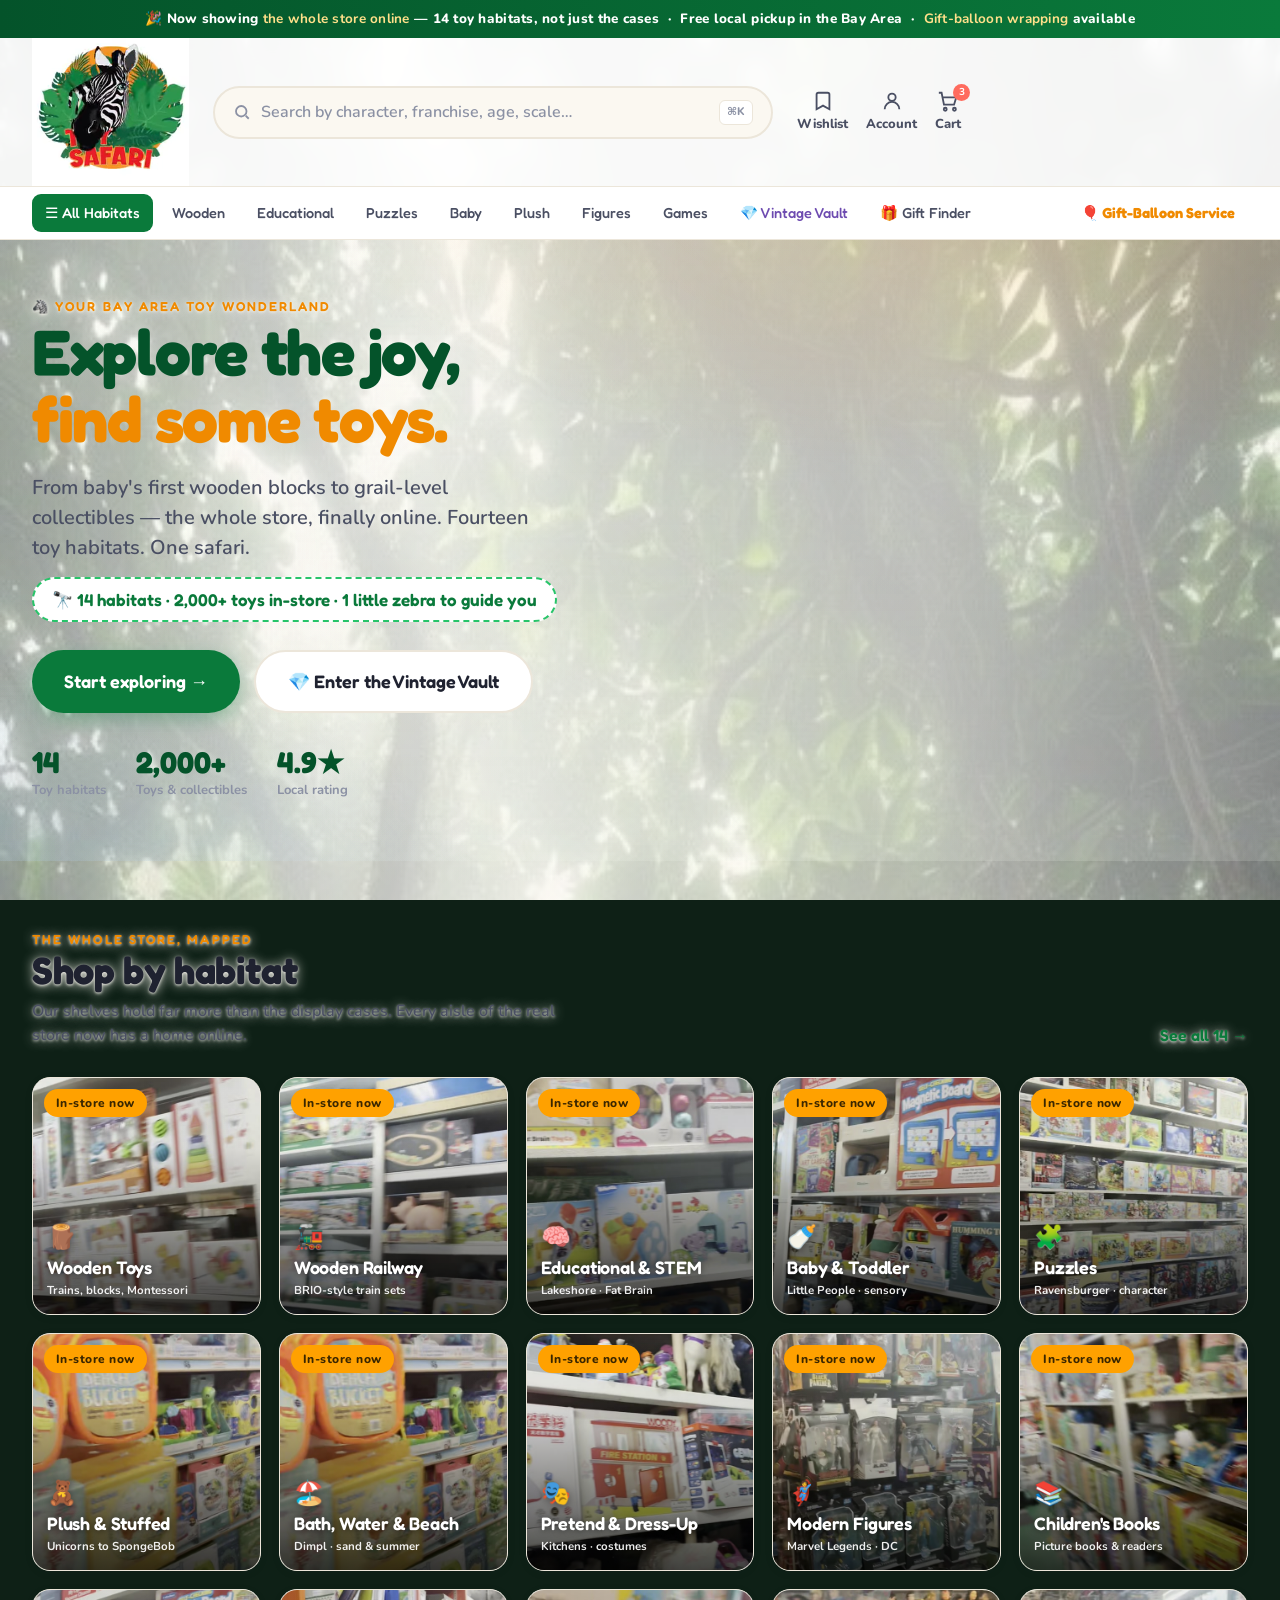
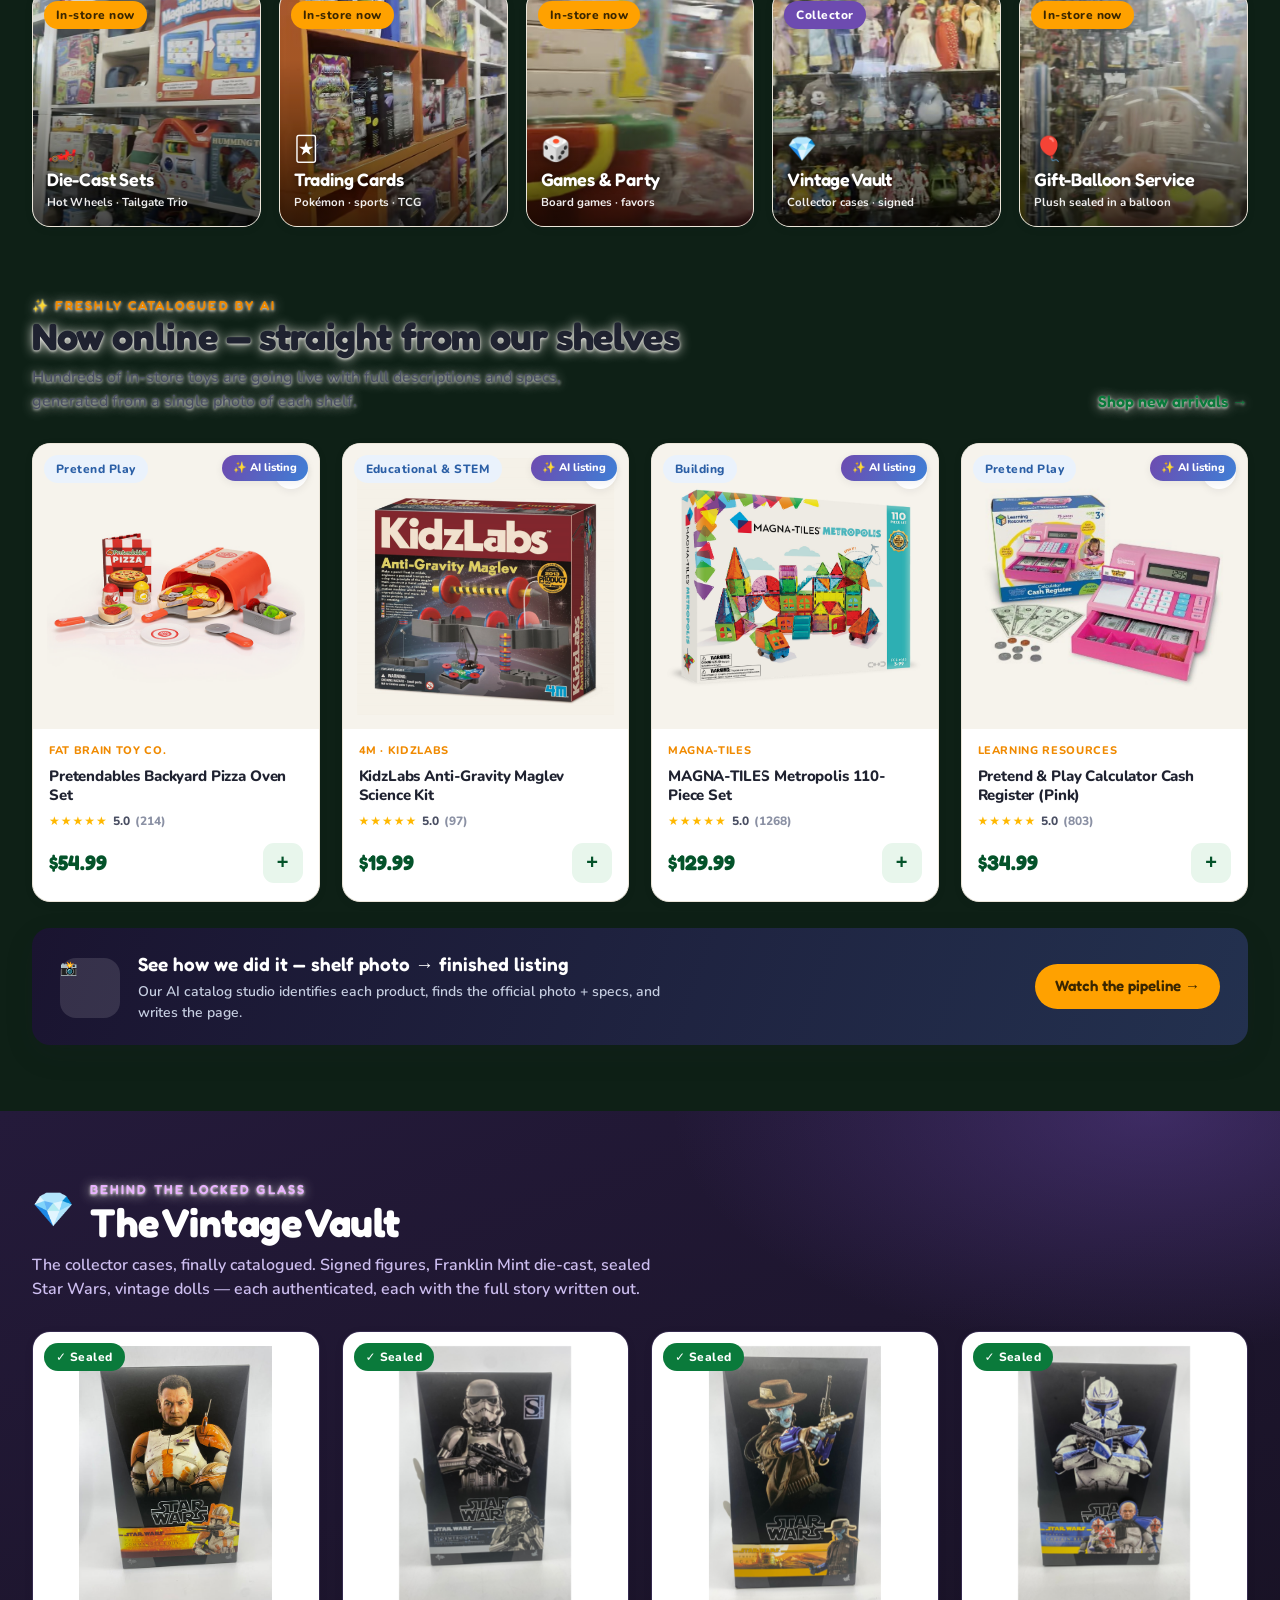
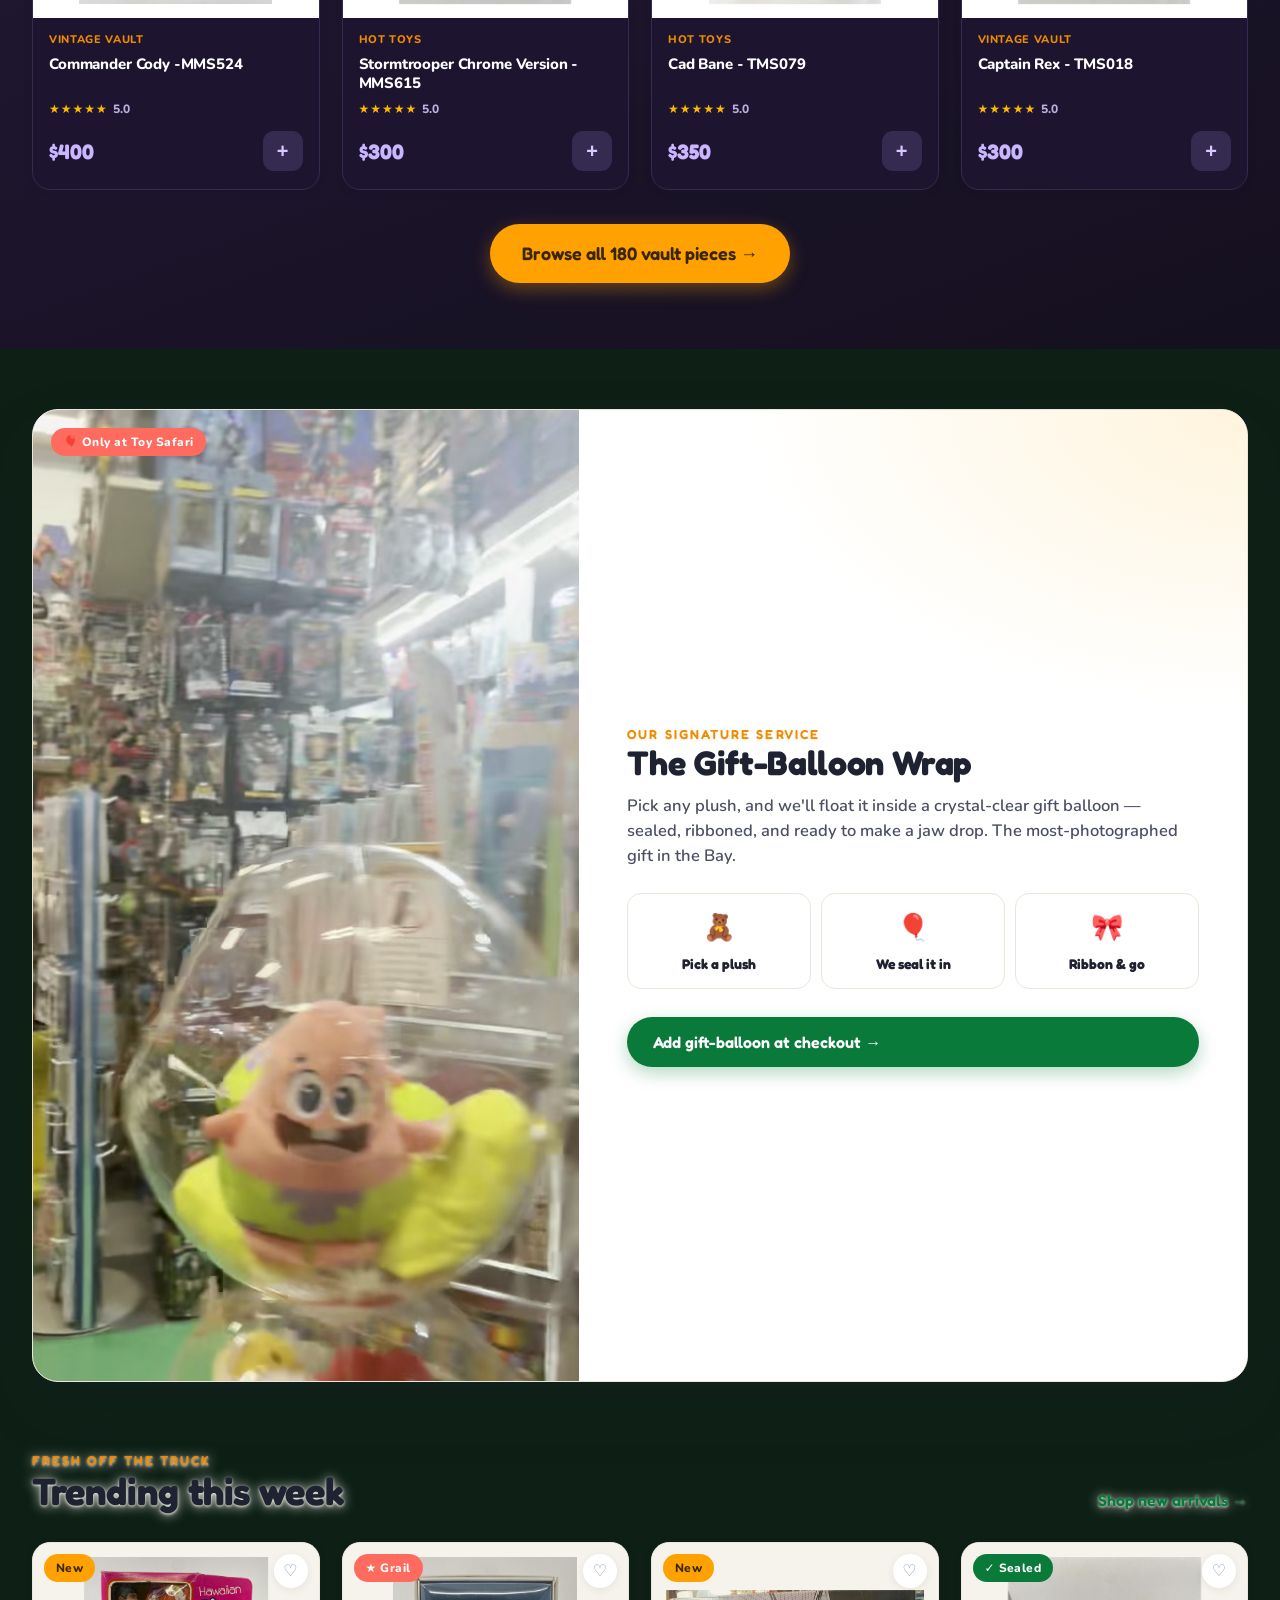
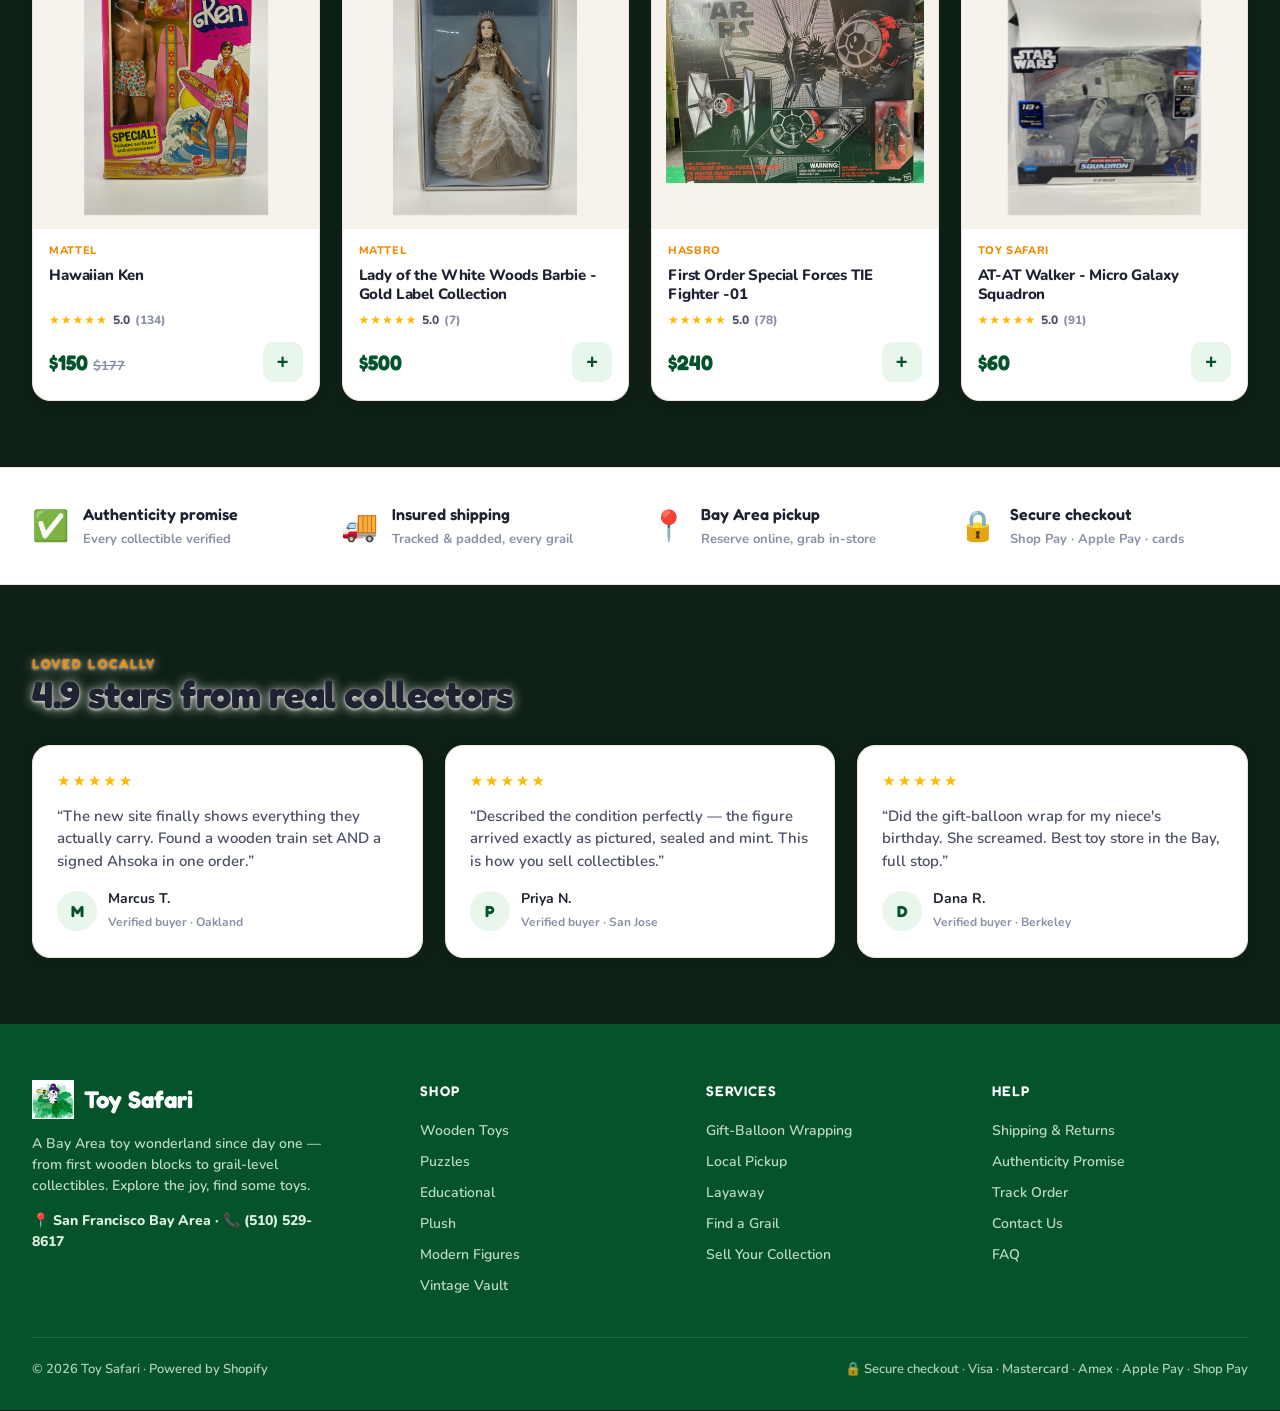
==== index.html @ 4e96e355 "Add Merritt demo-view beacon (M0.3 funnel instrumentation) to landing pages First-party 1px, no cook" ====
<!doctype html><html lang="en"><head><meta charset="utf-8">
<meta name="viewport" content="width=device-width,initial-scale=1,viewport-fit=cover">
<meta name="theme-color" content="#04532a">
<meta name="apple-mobile-web-app-capable" content="yes">
<meta name="apple-mobile-web-app-status-bar-style" content="black-translucent">
<meta name="apple-mobile-web-app-title" content="Toy Safari">
<title>Toy Safari — Explore the joy, find some toys</title>
<link rel="stylesheet" href="assets/css/safari.css"></head>
<body class=""><div class="promo">🎉 Now showing <b>the whole store online</b> — 14 toy habitats, not just the cases &nbsp;·&nbsp; Free local pickup in the Bay Area &nbsp;·&nbsp; <b>Gift-balloon wrapping</b> available</div>
<header class="hdr">
  <div class="wrap"><div class="hdr-row">
    <a class="brand" href="index.html"><video class="brand-mark" autoplay muted loop playsinline poster="assets/brand/logo-mark-poster.png" aria-label="Toy Safari"><source src="assets/brand/logo-mark.webm" type="video/webm"><source src="assets/brand/logo-mark.mp4" type="video/mp4"><img src="assets/brand/logo-mark-poster.png" alt="Toy Safari"></video>
    </a>
    <div class="search-bar"><svg width="18" height="18" viewBox="0 0 24 24" fill="none" stroke="currentColor" stroke-width="2.4"><circle cx="11" cy="11" r="7"/><path d="m21 21-4-4"/></svg>
      Search by character, franchise, age, scale… <span class="k">⌘K</span></div>
    <div class="hdr-actions">
      <div class="ic"><svg width="22" height="22" viewBox="0 0 24 24" fill="none" stroke="currentColor" stroke-width="2"><path d="M19 21l-7-4-7 4V5a2 2 0 0 1 2-2h10a2 2 0 0 1 2 2z"/></svg>Wishlist</div>
      <div class="ic"><svg width="22" height="22" viewBox="0 0 24 24" fill="none" stroke="currentColor" stroke-width="2"><circle cx="12" cy="8" r="4"/><path d="M4 21a8 8 0 0 1 16 0"/></svg>Account</div>
      <div class="ic cart-dot"><svg width="22" height="22" viewBox="0 0 24 24" fill="none" stroke="currentColor" stroke-width="2"><circle cx="9" cy="21" r="1.6"/><circle cx="19" cy="21" r="1.6"/><path d="M2 3h3l2.6 13h11l2.4-8H6"/></svg>Cart<b>3</b></div>
    </div>
  </div></div>
  <div class="nav"><div class="wrap"><div class="nav-row">
    <a class="all" href="shop.html">☰ All Habitats</a>
    <a href="shop.html#wooden">Wooden</a>
    <a href="shop.html#stem">Educational</a>
    <a href="shop.html#puzzles">Puzzles</a>
    <a href="shop.html#baby">Baby</a>
    <a href="shop.html#plush">Plush</a>
    <a href="shop.html#figures">Figures</a>
    <a href="shop.html#games">Games</a>
    <a class="vault" href="category.html">💎 Vintage Vault</a>
    <a href="gift.html">🎁 Gift Finder</a>
    <span class="sep"></span>
    <a class="ann" href="#">🎈 Gift-Balloon Service</a>
  </div></div></div>
  <div class="mega"><div class="wrap"><div class="mega-inner"><div class="mega-col"><h5>🪵 Wooden &amp; Montessori</h5><a href="category.html">Wooden Trains <span class=tag>NEW</span></a><a href="category.html">Building Blocks</a><a href="category.html">Stacking &amp; Sorting</a><a href="category.html">Pull-Along Toys</a><a href="category.html">Play Kitchens</a></div><div class="mega-col"><h5>🧠 Learn &amp; Grow</h5><a href="category.html">STEM &amp; Science <span class=tag>NEW</span></a><a href="category.html">Lakeshore Learning</a><a href="category.html">Fat Brain Toy Co</a><a href="category.html">Sensory &amp; Fidget</a><a href="category.html">Flash Cards</a></div><div class="mega-col"><h5>🧩 Puzzles &amp; Games</h5><a href="category.html">Ravensburger <span class=tag>NEW</span></a><a href="category.html">Character Puzzles</a><a href="category.html">Floor Puzzles</a><a href="category.html">Board Games</a><a href="category.html">Party &amp; Favors</a></div><div class="mega-col"><h5>🦸 Figures &amp; Collect</h5><a href="category.html">Marvel Legends <span class=tag>NEW</span></a><a href="category.html">DC Multiverse</a><a href="category.html">Funko Pop!</a><a href="category.html">Star Wars <span class=tag>HOT</span></a><a href="category.html">Transformers</a></div>
      <div class="mega-feat"><h5>💎 Vintage Vault</h5><p>Locked-case collectibles — signed figures, Franklin Mint die-cast, vintage Star Wars.</p>
      <a class="btn btn-amber" href="category.html" style="font-size:13px;padding:9px 16px">Enter the Vault →</a></div>
    </div></div></div>
</header>
<section class="hero">
  <div class="wrap"><div class="hero-grid">
    <div class="hero-copy">
      <span class="eyebrow">🦓 Your Bay Area toy wonderland</span>
      <h1>Explore the joy,<br><em>find some toys.</em></h1>
      <p class="sub">From baby's first wooden blocks to grail-level collectibles — the whole store, finally online. Fourteen toy habitats. One safari.</p>
      <span class="tag">🔭 14 habitats · 2,000+ toys in-store · 1 little zebra to guide you</span>
      <div class="hero-cta">
        <a class="btn btn-green btn-lg" href="category.html">Start exploring →</a>
        <a class="btn btn-ghost btn-lg" href="category.html">💎 Enter the Vintage Vault</a>
      </div>
      <div class="hero-stats">
        <div class="s"><b>14</b><span>Toy habitats</span></div>
        <div class="s"><b>2,000+</b><span>Toys & collectibles</span></div>
        <div class="s"><b>4.9★</b><span>Local rating</span></div>
      </div>
    </div>
  </div></div>
</section>

<section class="sec">
  <div class="wrap">
    <div class="sec-head"><div>
      <span class="eyebrow">The whole store, mapped</span>
      <h2>Shop by habitat</h2>
      <p>Our shelves hold far more than the display cases. Every aisle of the real store now has a home online.</p>
    </div><a class="link" href="#">See all 14 →</a></div>
    <div class="habitats"><a class="hab" href="category-learn.html">
        <img src="assets/img/frames/f02.jpg" alt="Wooden Toys">
        <div class="ov"></div><span class="pill new">In-store now</span>
        <div class="lab"><div class="e">🪵</div><h4>Wooden Toys</h4><span>Trains, blocks, Montessori</span></div></a><a class="hab" href="category-learn.html">
        <img src="assets/img/frames/f03.jpg" alt="Wooden Railway">
        <div class="ov"></div><span class="pill new">In-store now</span>
        <div class="lab"><div class="e">🚂</div><h4>Wooden Railway</h4><span>BRIO-style train sets</span></div></a><a class="hab" href="category-learn.html">
        <img src="assets/img/frames/f06.jpg" alt="Educational &amp; STEM">
        <div class="ov"></div><span class="pill new">In-store now</span>
        <div class="lab"><div class="e">🧠</div><h4>Educational &amp; STEM</h4><span>Lakeshore · Fat Brain</span></div></a><a class="hab" href="category-learn.html">
        <img src="assets/img/frames/f11.jpg" alt="Baby &amp; Toddler">
        <div class="ov"></div><span class="pill new">In-store now</span>
        <div class="lab"><div class="e">🍼</div><h4>Baby &amp; Toddler</h4><span>Little People · sensory</span></div></a><a class="hab" href="category.html">
        <img src="assets/img/frames/f14.jpg" alt="Puzzles">
        <div class="ov"></div><span class="pill new">In-store now</span>
        <div class="lab"><div class="e">🧩</div><h4>Puzzles</h4><span>Ravensburger · character</span></div></a><a class="hab" href="category.html">
        <img src="assets/img/frames/f01.jpg" alt="Plush &amp; Stuffed">
        <div class="ov"></div><span class="pill new">In-store now</span>
        <div class="lab"><div class="e">🧸</div><h4>Plush &amp; Stuffed</h4><span>Unicorns to SpongeBob</span></div></a><a class="hab" href="category.html">
        <img src="assets/img/frames/f01.jpg" alt="Bath, Water &amp; Beach">
        <div class="ov"></div><span class="pill new">In-store now</span>
        <div class="lab"><div class="e">🏖️</div><h4>Bath, Water &amp; Beach</h4><span>Dimpl · sand &amp; summer</span></div></a><a class="hab" href="category-learn.html">
        <img src="assets/img/frames/f09.jpg" alt="Pretend &amp; Dress-Up">
        <div class="ov"></div><span class="pill new">In-store now</span>
        <div class="lab"><div class="e">🎭</div><h4>Pretend &amp; Dress-Up</h4><span>Kitchens · costumes</span></div></a><a class="hab" href="category.html">
        <img src="assets/img/frames/f17.jpg" alt="Modern Figures">
        <div class="ov"></div><span class="pill new">In-store now</span>
        <div class="lab"><div class="e">🦸</div><h4>Modern Figures</h4><span>Marvel Legends · DC</span></div></a><a class="hab" href="category-learn.html">
        <img src="assets/img/frames/f10.jpg" alt="Children&#x27;s Books">
        <div class="ov"></div><span class="pill new">In-store now</span>
        <div class="lab"><div class="e">📚</div><h4>Children&#x27;s Books</h4><span>Picture books &amp; readers</span></div></a><a class="hab" href="category.html">
        <img src="assets/img/frames/f11.jpg" alt="Die-Cast Sets">
        <div class="ov"></div><span class="pill new">In-store now</span>
        <div class="lab"><div class="e">🏎️</div><h4>Die-Cast Sets</h4><span>Hot Wheels · Tailgate Trio</span></div></a><a class="hab" href="category.html">
        <img src="assets/img/frames/f19.jpg" alt="Trading Cards">
        <div class="ov"></div><span class="pill new">In-store now</span>
        <div class="lab"><div class="e">🃏</div><h4>Trading Cards</h4><span>Pokémon · sports · TCG</span></div></a><a class="hab" href="category-learn.html">
        <img src="assets/img/frames/f04.jpg" alt="Games &amp; Party">
        <div class="ov"></div><span class="pill new">In-store now</span>
        <div class="lab"><div class="e">🎲</div><h4>Games &amp; Party</h4><span>Board games · favors</span></div></a><a class="hab" href="category.html">
        <img src="assets/img/frames/f07.jpg" alt="Vintage Vault">
        <div class="ov"></div><span class="pill vlt">Collector</span>
        <div class="lab"><div class="e">💎</div><h4>Vintage Vault</h4><span>Collector cases · signed</span></div></a><a class="hab" href="category.html">
        <img src="assets/img/frames/f16.jpg" alt="Gift-Balloon Service">
        <div class="ov"></div><span class="pill new">In-store now</span>
        <div class="lab"><div class="e">🎈</div><h4>Gift-Balloon Service</h4><span>Plush sealed in a balloon</span></div></a></div>
  </div>
</section>

<section class="sec" style="padding-top:0">
  <div class="wrap">
    <div class="sec-head"><div><span class="eyebrow">✨ Freshly catalogued by AI</span><h2>Now online — straight from our shelves</h2>
      <p>Hundreds of in-store toys are going live with full descriptions and specs, generated from a single photo of each shelf.</p>
    </div><a class="link" href="category-learn.html">Shop new arrivals →</a></div>
    <div class="grid"><a class="card" href="product-new.html?p=pizza">
  <div class="ph"><img src="assets/img/stock/pizza.jpg" alt="Pretendables Backyard Pizza Oven Set">
    <div class="badges"><span class="pill" style="background:var(--blue-soft);color:var(--blue-deep)">Pretend Play</span></div><span class="ai-chip">✨ AI listing</span>
    <div class="heart">♡</div></div>
  <div class="body">
    <div class="brand-line">Fat Brain Toy Co.</div>
    <h3>Pretendables Backyard Pizza Oven Set</h3>
    <div class="stars"><span class="st">★★★★★</span> <span>5.0</span> <span style="color:var(--muted)">(214)</span></div>
    <div class="foot"><div class="price">$54.99</div><button class="add">+</button></div>
  </div></a><a class="card" href="product-new.html?p=maglev">
  <div class="ph"><img src="assets/img/stock/maglev.jpg" alt="KidzLabs Anti-Gravity Maglev Science Kit">
    <div class="badges"><span class="pill" style="background:var(--blue-soft);color:var(--blue-deep)">Educational &amp; STEM</span></div><span class="ai-chip">✨ AI listing</span>
    <div class="heart">♡</div></div>
  <div class="body">
    <div class="brand-line">4M · KidzLabs</div>
    <h3>KidzLabs Anti-Gravity Maglev Science Kit</h3>
    <div class="stars"><span class="st">★★★★★</span> <span>5.0</span> <span style="color:var(--muted)">(97)</span></div>
    <div class="foot"><div class="price">$19.99</div><button class="add">+</button></div>
  </div></a><a class="card" href="product-new.html?p=magnatiles">
  <div class="ph"><img src="assets/img/stock/magnatiles.jpg" alt="MAGNA-TILES Metropolis 110-Piece Set">
    <div class="badges"><span class="pill" style="background:var(--blue-soft);color:var(--blue-deep)">Building</span></div><span class="ai-chip">✨ AI listing</span>
    <div class="heart">♡</div></div>
  <div class="body">
    <div class="brand-line">MAGNA-TILES</div>
    <h3>MAGNA-TILES Metropolis 110-Piece Set</h3>
    <div class="stars"><span class="st">★★★★★</span> <span>5.0</span> <span style="color:var(--muted)">(1268)</span></div>
    <div class="foot"><div class="price">$129.99</div><button class="add">+</button></div>
  </div></a><a class="card" href="product-new.html?p=cashregister">
  <div class="ph"><img src="assets/img/stock/cashregister.jpg" alt="Pretend &amp; Play Calculator Cash Register (Pink)">
    <div class="badges"><span class="pill" style="background:var(--blue-soft);color:var(--blue-deep)">Pretend Play</span></div><span class="ai-chip">✨ AI listing</span>
    <div class="heart">♡</div></div>
  <div class="body">
    <div class="brand-line">Learning Resources</div>
    <h3>Pretend &amp; Play Calculator Cash Register (Pink)</h3>
    <div class="stars"><span class="st">★★★★★</span> <span>5.0</span> <span style="color:var(--muted)">(803)</span></div>
    <div class="foot"><div class="price">$34.99</div><button class="add">+</button></div>
  </div></a></div>
    <a class="ai-banner" href="ai-studio.html">
      <div class="aib-l"><span class="aib-emoji">📸</span><div><b>See how we did it — shelf photo → finished listing</b>
        <span>Our AI catalog studio identifies each product, finds the official photo + specs, and writes the page.</span></div></div>
      <span class="aib-cta">Watch the pipeline →</span>
    </a>
  </div>
</section>

<section class="vault-band sec">
  <div class="wrap">
    <div class="vault-head"><span class="gem">💎</span><div>
      <span class="eyebrow" style="color:#e9b3ff">Behind the locked glass</span>
      <h2>The Vintage Vault</h2></div></div>
    <p class="vsub">The collector cases, finally catalogued. Signed figures, Franklin Mint die-cast, sealed Star Wars, vintage dolls — each authenticated, each with the full story written out.</p>
    <div class="grid" style="margin-top:30px"><a class="card" href="product.html">
  <div class="ph"><img src="assets/img/products/60beb1449034e0.jpg" alt="Commander Cody -MMS524">
    <div class="badges"><span class="pill b-seal">✓ Sealed</span></div></div>
  <div class="body">
    <div class="brand-line">Vintage Vault</div>
    <h3>Commander Cody -MMS524</h3>
    <div class="stars"><span class="st">★★★★★</span> <span>5.0</span></div>
    <div class="foot"><div class="price">$400</div><button class="add">+</button></div>
  </div></a><a class="card" href="product.html">
  <div class="ph"><img src="assets/img/products/8508853d335a9d.jpg" alt="Stormtrooper Chrome Version - MMS615">
    <div class="badges"><span class="pill b-seal">✓ Sealed</span></div></div>
  <div class="body">
    <div class="brand-line">Hot Toys</div>
    <h3>Stormtrooper Chrome Version - MMS615</h3>
    <div class="stars"><span class="st">★★★★★</span> <span>5.0</span></div>
    <div class="foot"><div class="price">$300</div><button class="add">+</button></div>
  </div></a><a class="card" href="product.html">
  <div class="ph"><img src="assets/img/products/1c2c57e0a02935.jpg" alt="Cad Bane - TMS079">
    <div class="badges"><span class="pill b-seal">✓ Sealed</span></div></div>
  <div class="body">
    <div class="brand-line">Hot Toys</div>
    <h3>Cad Bane - TMS079</h3>
    <div class="stars"><span class="st">★★★★★</span> <span>5.0</span></div>
    <div class="foot"><div class="price">$350</div><button class="add">+</button></div>
  </div></a><a class="card" href="product.html">
  <div class="ph"><img src="assets/img/products/b2600d1cba7292.jpg" alt="Captain Rex - TMS018">
    <div class="badges"><span class="pill b-seal">✓ Sealed</span></div></div>
  <div class="body">
    <div class="brand-line">Vintage Vault</div>
    <h3>Captain Rex - TMS018</h3>
    <div class="stars"><span class="st">★★★★★</span> <span>5.0</span></div>
    <div class="foot"><div class="price">$300</div><button class="add">+</button></div>
  </div></a></div>
    <div style="text-align:center;margin-top:34px"><a class="btn btn-amber btn-lg" href="category.html">Browse all 180 vault pieces →</a></div>
  </div>
</section>

<section class="sec" style="padding-top:60px">
  <div class="wrap">
    <div class="balloon">
      <div class="pic"><img src="assets/img/frames/f16.jpg" alt="Plush sealed inside a clear gift balloon">
        <span class="pill rib">🎈 Only at Toy Safari</span></div>
      <div class="txt">
        <span class="eyebrow">Our signature service</span>
        <h2>The Gift-Balloon Wrap</h2>
        <p>Pick any plush, and we'll float it inside a crystal-clear gift balloon — sealed, ribboned, and ready to make a jaw drop. The most-photographed gift in the Bay.</p>
        <div class="steps">
          <div class="step"><div class="e">🧸</div><b>Pick a plush</b></div>
          <div class="step"><div class="e">🎈</div><b>We seal it in</b></div>
          <div class="step"><div class="e">🎀</div><b>Ribbon & go</b></div>
        </div>
        <a class="btn btn-green" href="#">Add gift-balloon at checkout →</a>
      </div>
    </div>
  </div>
</section>

<section class="sec" style="padding-top:0">
  <div class="wrap">
    <div class="sec-head"><div><span class="eyebrow">Fresh off the truck</span><h2>Trending this week</h2></div>
      <a class="link" href="category.html">Shop new arrivals →</a></div>
    <div class="grid"><a class="card" href="product.html">
  <div class="ph"><img src="assets/img/products/323dc8bf136323.jpg" alt="Hawaiian Ken" loading="eager">
    <div class="badges"><span class="pill b-new">New</span></div>
    <div class="heart">♡</div></div>
  <div class="body">
    <div class="brand-line">Mattel</div>
    <h3>Hawaiian Ken</h3>
    <div class="stars"><span class="st">★★★★★</span> <span>5.0</span> <span style="color:var(--muted)">(134)</span></div>
    <div class="foot"><div class="price">$150<s>$177</s></div><button class="add">+</button></div>
  </div></a><a class="card" href="product.html">
  <div class="ph"><img src="assets/img/products/8d41a2e0ba7d45.jpg" alt="Lady of the White Woods Barbie - Gold Label Collection" loading="eager">
    <div class="badges"><span class="pill b-rare">★ Grail</span></div>
    <div class="heart">♡</div></div>
  <div class="body">
    <div class="brand-line">Mattel</div>
    <h3>Lady of the White Woods Barbie - Gold Label Collection</h3>
    <div class="stars"><span class="st">★★★★★</span> <span>5.0</span> <span style="color:var(--muted)">(7)</span></div>
    <div class="foot"><div class="price">$500</div><button class="add">+</button></div>
  </div></a><a class="card" href="product.html">
  <div class="ph"><img src="assets/img/products/cca737f421800c.jpg" alt="First Order Special Forces TIE Fighter -01" loading="eager">
    <div class="badges"><span class="pill b-new">New</span></div>
    <div class="heart">♡</div></div>
  <div class="body">
    <div class="brand-line">Hasbro</div>
    <h3>First Order Special Forces TIE Fighter -01</h3>
    <div class="stars"><span class="st">★★★★★</span> <span>5.0</span> <span style="color:var(--muted)">(78)</span></div>
    <div class="foot"><div class="price">$240</div><button class="add">+</button></div>
  </div></a><a class="card" href="product.html">
  <div class="ph"><img src="assets/img/products/8af839d1a062a3.jpg" alt="AT-AT Walker - Micro Galaxy Squadron" loading="eager">
    <div class="badges"><span class="pill b-seal">✓ Sealed</span></div>
    <div class="heart">♡</div></div>
  <div class="body">
    <div class="brand-line">Toy Safari</div>
    <h3>AT-AT Walker - Micro Galaxy Squadron</h3>
    <div class="stars"><span class="st">★★★★★</span> <span>5.0</span> <span style="color:var(--muted)">(91)</span></div>
    <div class="foot"><div class="price">$60</div><button class="add">+</button></div>
  </div></a></div>
  </div>
</section>

<section class="trust"><div class="wrap"><div class="trust-row">
  <div class="t"><span class="e">✅</span><div><b>Authenticity promise</b><span>Every collectible verified</span></div></div>
  <div class="t"><span class="e">🚚</span><div><b>Insured shipping</b><span>Tracked & padded, every grail</span></div></div>
  <div class="t"><span class="e">📍</span><div><b>Bay Area pickup</b><span>Reserve online, grab in-store</span></div></div>
  <div class="t"><span class="e">🔒</span><div><b>Secure checkout</b><span>Shop Pay · Apple Pay · cards</span></div></div>
</div></div></section>

<section class="sec"><div class="wrap">
  <div class="sec-head"><div><span class="eyebrow">Loved locally</span><h2>4.9 stars from real collectors</h2></div></div>
  <div class="revs"><div class="rev"><div class="st">★★★★★</div><p>“The new site finally shows everything they actually carry. Found a wooden train set AND a signed Ahsoka in one order.”</p>
      <div class="who"><div class="av">M</div><div><b>Marcus T.</b><span>Verified buyer · Oakland</span></div></div></div><div class="rev"><div class="st">★★★★★</div><p>“Described the condition perfectly — the figure arrived exactly as pictured, sealed and mint. This is how you sell collectibles.”</p>
      <div class="who"><div class="av">P</div><div><b>Priya N.</b><span>Verified buyer · San Jose</span></div></div></div><div class="rev"><div class="st">★★★★★</div><p>“Did the gift-balloon wrap for my niece&#x27;s birthday. She screamed. Best toy store in the Bay, full stop.”</p>
      <div class="who"><div class="av">D</div><div><b>Dana R.</b><span>Verified buyer · Berkeley</span></div></div></div></div>
</div></section>
<footer class="ft"><div class="wrap">
      <div class="ft-grid">
        <div><div class="name"><img src="assets/img/zebra.png">Toy Safari</div>
          <p>A Bay Area toy wonderland since day one — from first wooden blocks to grail-level collectibles. Explore the joy, find some toys.</p>
          <p style="opacity:1;font-weight:800;margin-top:14px">📍 San Francisco Bay Area · 📞 (510) 529-8617</p></div>
        <div><h6>Shop</h6><a href="#">Wooden Toys</a><a href="#">Puzzles</a><a href="#">Educational</a><a href="#">Plush</a><a href="#">Modern Figures</a><a href="#">Vintage Vault</a></div><div><h6>Services</h6><a href="#">Gift-Balloon Wrapping</a><a href="#">Local Pickup</a><a href="#">Layaway</a><a href="#">Find a Grail</a><a href="#">Sell Your Collection</a></div><div><h6>Help</h6><a href="#">Shipping & Returns</a><a href="#">Authenticity Promise</a><a href="#">Track Order</a><a href="#">Contact Us</a><a href="#">FAQ</a></div>
      </div>
      <div class="ft-bot"><span>© 2026 Toy Safari · Powered by Shopify</span>
        <span>🔒 Secure checkout · Visa · Mastercard · Amex · Apple Pay · Shop Pay</span></div>
    </div></footer><nav class="tabbar"><a class="tab on" href="index.html"><span class="ti">
        <svg viewBox="0 0 24 24" fill="none" stroke="currentColor" stroke-width="2" stroke-linecap="round" stroke-linejoin="round"><path d="M3 11.5 12 4l9 7.5"/><path d="M5 10v9h14v-9"/></svg></span>Home</a><a class="tab " href="category.html"><span class="ti">
        <svg viewBox="0 0 24 24" fill="none" stroke="currentColor" stroke-width="2" stroke-linecap="round" stroke-linejoin="round"><path d="M4 7h16l-1.2 12.5a1 1 0 0 1-1 .9H6.2a1 1 0 0 1-1-.9z"/><path d="M8.5 7a3.5 3.5 0 0 1 7 0"/></svg></span>Shop</a><a class="tab " href="index-search.html"><span class="ti">
        <svg viewBox="0 0 24 24" fill="none" stroke="currentColor" stroke-width="2" stroke-linecap="round" stroke-linejoin="round"><circle cx="11" cy="11" r="7"/><path d="m21 21-4-4"/></svg></span>Search</a><a class="tab " href="#"><span class="ti">
        <svg viewBox="0 0 24 24" fill="none" stroke="currentColor" stroke-width="2" stroke-linecap="round" stroke-linejoin="round"><path d="M19 21l-7-4-7 4V5a2 2 0 0 1 2-2h10a2 2 0 0 1 2 2z"/></svg></span>Saved</a><a class="tab " href="#"><span class="ti">
        <svg viewBox="0 0 24 24" fill="none" stroke="currentColor" stroke-width="2" stroke-linecap="round" stroke-linejoin="round"><circle cx="9" cy="21" r="1.6"/><circle cx="19" cy="21" r="1.6"/><path d="M2 3h3l2.6 13h11l2.4-8H6"/></svg><b class="tbadge">3</b></span>Cart</a></nav>
<script>(function(){var v=document.querySelector('.brand-mark');if(!v)return;var t0=performance.now(),P=66000;function tick(now){v.playbackRate=0.875+0.125*Math.cos(2*Math.PI*(now-t0)/P);requestAnimationFrame(tick);}var go=function(){requestAnimationFrame(tick);};if(v.readyState>=1)go();else v.addEventListener('loadedmetadata',go);})();</script>
<script src="assets/js/forest.js" defer></script>
<img src="https://merritt.shmaptech.com/beacon/toy-safari.gif" alt="" width="1" height="1" style="position:absolute;opacity:0" loading="eager">
</body></html>
---- assets/css/safari.css ----
/* ========================================================================
   TOY SAFARI — design system  ·  "Explore the joy, find some toys"
   Palette pulled live from toysafaritoys.com, then refined.
   ===================================================================== */
@import url('https://fonts.googleapis.com/css2?family=Fredoka:wght@400;500;600;700&family=Nunito:ital,wght@0,400;0,600;0,700;0,800;0,900;1,600&display=swap');

:root{
  --green:#0a7a3b; --green-deep:#04532a; --green-bright:#27c469; --green-soft:#e8f6ec;
  --amber:#ffa100; --amber-deep:#f08a00; --amber-soft:#fff4dd;
  --blue:#3f7fd6; --blue-deep:#2b5fa6; --blue-soft:#eaf2fc;
  --purple:#6d4bb0; --coral:#ff6b5e;
  --ink:#1f2230; --ink-soft:#4a4f63; --muted:#8b91a4;
  --cream:#fbf8f1; --paper:#ffffff; --line:#ece6da;
  --shadow-sm:0 2px 8px rgba(31,34,48,.07);
  --shadow:0 10px 30px rgba(31,34,48,.10);
  --shadow-lg:0 26px 60px rgba(31,34,48,.16);
  --r:18px; --r-lg:26px; --r-sm:12px;
  --wrap:1320px;
}
*{box-sizing:border-box}
html{scroll-behavior:smooth}
body{
  margin:0; font-family:'Nunito',system-ui,sans-serif; color:var(--ink);
  background:#0e2016; -webkit-font-smoothing:antialiased; line-height:1.5;
}
/* ---------- immersive rainforest background ----------
   Width-fit (background-size:100% auto) so the lush flowered edges stay framed at
   every viewport width; --forest-y drives the vertical pan (scroll effect plugs in here). */
body::before{
  content:''; position:fixed; inset:0; z-index:-2;
  background:url('../img/bg/rainforest.jpg') 50% var(--forest-y,0%) / 100% auto no-repeat;
  background-color:#0e2016;
}
body::after{ /* veil: calms the centre column for legibility, stays clear at the edges so the lush foliage frame keeps its punch */
  content:''; position:fixed; inset:0; z-index:-1; pointer-events:none;
  background:
    linear-gradient(90deg, rgba(251,248,241,.08), rgba(251,248,241,.46) 27%, rgba(251,248,241,.46) 73%, rgba(251,248,241,.08)),
    linear-gradient(180deg, rgba(251,248,241,.18), rgba(251,248,241,.34));
}
/* section labels float directly on the forest — a soft cream halo keeps them crisp */
.sec-head h2, .sec-head p, .eyebrow, .sec-head .link, .cat-sec-head h2, .cat-sec-head .tl{
  text-shadow:0 1px 12px rgba(251,248,241,.85), 0 1px 3px rgba(251,248,241,.9);
}
h1,h2,h3,h4,.disp{font-family:'Fredoka',sans-serif; font-weight:600; line-height:1.05; margin:0; letter-spacing:-.01em}
a{color:inherit;text-decoration:none}
img{display:block;max-width:100%}
.wrap{max-width:var(--wrap); margin:0 auto; padding:0 32px}
.eyebrow{font-family:'Fredoka';font-weight:600;font-size:13px;letter-spacing:.16em;text-transform:uppercase;color:var(--amber-deep)}
.pill{display:inline-flex;align-items:center;gap:6px;font-weight:800;font-size:12px;letter-spacing:.04em;
  padding:5px 12px;border-radius:999px}
.btn{display:inline-flex;align-items:center;gap:9px;font-family:'Fredoka';font-weight:600;font-size:16px;
  padding:13px 26px;border-radius:999px;border:0;cursor:pointer;transition:.15s;white-space:nowrap}
.btn-amber{background:var(--amber);color:#3a2600;box-shadow:0 6px 18px rgba(255,161,0,.35)}
.btn-green{background:var(--green);color:#fff;box-shadow:0 6px 18px rgba(10,122,59,.3)}
.btn-ghost{background:#fff;color:var(--ink);border:2px solid var(--line)}
.btn-lg{font-size:18px;padding:16px 32px}

/* ---------- top promo strip ---------- */
.promo{background:linear-gradient(90deg,var(--green-deep),var(--green));color:#fff;text-align:center;
  font-weight:800;font-size:13.5px;letter-spacing:.02em;padding:9px}
.promo b{color:#ffe08a}

/* ---------- header / nav ---------- */
.hdr{position:sticky;top:0;z-index:40;background:rgba(255,255,255,.92);backdrop-filter:blur(10px);
  border-bottom:1px solid var(--line)}
.hdr-row{display:flex;align-items:center;gap:24px;height:148px}
.brand{display:flex;align-items:center;gap:12px}
.brand img{width:54px;height:54px;object-fit:contain}
.brand-mark{height:148px;width:auto;display:block}
.brand .name{font-family:'Fredoka';font-weight:700;font-size:25px;color:var(--green-deep);line-height:.95}
.brand .name span{display:block;font-family:'Nunito';font-weight:700;font-size:10.5px;letter-spacing:.14em;
  text-transform:uppercase;color:var(--amber-deep)}
.search-bar{flex:1;display:flex;align-items:center;gap:10px;background:var(--cream);border:2px solid var(--line);
  border-radius:999px;padding:12px 18px;color:var(--muted);font-weight:600;cursor:text;max-width:560px}
.search-bar svg{flex:0 0 auto}
.search-bar .k{margin-left:auto;font-size:11px;font-weight:800;background:#fff;border:1px solid var(--line);
  border-radius:6px;padding:3px 7px;color:var(--muted)}
.hdr-actions{display:flex;align-items:center;gap:18px;font-weight:800;font-size:13px}
.hdr-actions .ic{display:flex;flex-direction:column;align-items:center;gap:3px;color:var(--ink-soft)}
.cart-dot{position:relative}
.cart-dot b{position:absolute;top:-6px;right:-9px;background:var(--coral);color:#fff;font-size:10px;
  width:17px;height:17px;border-radius:50%;display:grid;place-items:center}

/* nav strip with mega menu */
.nav{border-top:1px solid var(--line);background:#fff}
.nav-row{display:flex;align-items:center;gap:6px;height:52px}
.nav-row a{font-family:'Fredoka';font-weight:500;font-size:14.5px;color:var(--ink-soft);padding:8px 13px;
  border-radius:9px;display:flex;align-items:center;gap:7px}
.nav-row a:hover{background:var(--green-soft);color:var(--green-deep)}
.nav-row a.all{background:var(--green);color:#fff}
.nav-row a.all:hover{background:var(--green-deep);color:#fff}
.nav-row .vault{color:var(--purple)}
.nav-row .sep{flex:1}
.nav-row .ann{color:var(--amber-deep);font-weight:700}

/* mega panel */
.mega{position:absolute;left:0;right:0;background:#fff;border-bottom:1px solid var(--line);
  box-shadow:var(--shadow-lg);z-index:39;display:none}
body.mega-open .mega{display:block}
.mega-inner{display:grid;grid-template-columns:repeat(5,1fr);gap:8px 26px;padding:28px 0 34px}
.mega-col h5{font-family:'Fredoka';font-weight:600;font-size:13px;text-transform:uppercase;letter-spacing:.08em;
  color:var(--green-deep);margin:0 0 10px;display:flex;align-items:center;gap:7px}
.mega-col a{display:block;padding:5px 0;font-weight:600;font-size:14px;color:var(--ink-soft)}
.mega-col a:hover{color:var(--green)}
.mega-col a .tag{font-size:10px;font-weight:800;color:var(--amber-deep);margin-left:5px}
.mega-feat{grid-column:span 1;background:linear-gradient(160deg,var(--purple),#4a2f86);border-radius:var(--r);
  padding:20px;color:#fff;align-self:start}
.mega-feat h5{color:#fff}.mega-feat p{font-size:13px;opacity:.9;margin:6px 0 14px}

/* ---------- hero ---------- */
.hero{position:relative;overflow:hidden;
  background:
    radial-gradient(1200px 500px at 80% -10%, rgba(255,161,0,.16), transparent 60%),
    radial-gradient(900px 500px at 0% 110%, rgba(63,127,214,.12), transparent 55%),
    linear-gradient(180deg, rgba(255,253,248,.30), rgba(244,250,240,.16))}
.hero .leaf{position:absolute;font-size:200px;opacity:.06;user-select:none}
.hero-grid{display:grid;grid-template-columns:1fr;gap:30px;align-items:center;padding:54px 0 60px}
.hero h1{font-size:64px;font-weight:700;color:var(--green-deep);letter-spacing:-.02em}
.hero h1 em{font-style:normal;color:var(--amber-deep)}
.hero .sub{font-size:20px;color:var(--ink-soft);font-weight:600;max-width:520px;margin:20px 0 14px}
.hero .tag{display:inline-flex;font-family:'Fredoka';font-weight:600;font-size:17px;color:var(--green);
  background:#fff;border:2px dashed var(--green-bright);border-radius:999px;padding:8px 18px}
.hero-cta{display:flex;gap:14px;margin-top:28px;flex-wrap:wrap}
.hero-stats{display:flex;gap:30px;margin-top:34px}
.hero-stats .s b{font-family:'Fredoka';font-weight:700;font-size:30px;color:var(--green-deep);display:block;line-height:1}
.hero-stats .s span{font-size:13px;font-weight:700;color:var(--muted)}
.hero-art{position:relative}
.hero-card{position:relative;background:transparent;box-shadow:none;border:0;padding:0}
.hero-zebra{width:100%;max-width:480px;margin:0 auto;display:block;
  -webkit-mask-image:radial-gradient(76% 76% at 50% 46%,#000 80%,transparent 100%);
  mask-image:radial-gradient(76% 76% at 50% 46%,#000 80%,transparent 100%)}
.float{position:absolute;background:#fff;border-radius:14px;box-shadow:var(--shadow);padding:10px 14px;
  font-weight:800;font-size:13px;display:flex;align-items:center;gap:9px;border:1px solid var(--line)}
.float .e{font-size:22px}

/* ---------- section heads ---------- */
.sec{padding:66px 0}
.sec-head{display:flex;align-items:flex-end;justify-content:space-between;gap:20px;margin-bottom:30px}
.sec-head h2{font-size:38px;font-weight:700;color:var(--ink)}
.sec-head p{color:var(--ink-soft);font-weight:600;max-width:560px;margin:8px 0 0}
.sec-head .link{font-family:'Fredoka';font-weight:600;color:var(--green);white-space:nowrap}

/* ---------- habitat grid ---------- */
.habitats{display:grid;grid-template-columns:repeat(5,1fr);gap:18px}
.hab{position:relative;border-radius:var(--r);overflow:hidden;aspect-ratio:1/1.04;box-shadow:var(--shadow-sm);
  border:1px solid var(--line);background:#fff;display:block}
.hab img{width:100%;height:100%;object-fit:cover;transition:.3s}
.hab:hover img{transform:scale(1.05)}
.hab .ov{position:absolute;inset:0;background:linear-gradient(180deg,rgba(0,0,0,.04) 30%,rgba(0,0,0,.72));}
.hab .lab{position:absolute;left:14px;right:14px;bottom:13px;color:#fff}
.hab .lab .e{font-size:24px;filter:drop-shadow(0 2px 4px rgba(0,0,0,.4))}
.hab .lab h4{font-size:18px;font-weight:600;margin-top:3px;text-shadow:0 1px 6px rgba(0,0,0,.5)}
.hab .lab span{font-size:11.5px;font-weight:700;opacity:.92}
.hab .new{position:absolute;top:11px;left:11px;background:var(--amber);color:#3a2600}
.hab .vlt{position:absolute;top:11px;left:11px;background:var(--purple);color:#fff}

/* ---------- product cards ---------- */
.grid{display:grid;grid-template-columns:repeat(4,1fr);gap:22px}
.card{background:#fff;border:1px solid var(--line);border-radius:var(--r);overflow:hidden;box-shadow:var(--shadow-sm);
  transition:.18s;position:relative;display:flex;flex-direction:column}
.card:hover{box-shadow:var(--shadow);transform:translateY(-3px)}
.card .ph{position:relative;aspect-ratio:1/1;background:#f6f3ec;overflow:hidden}
.card .ph img{width:100%;height:100%;object-fit:contain;padding:14px;mix-blend-mode:multiply}
.card .badges{position:absolute;top:11px;left:11px;display:flex;flex-direction:column;gap:6px;align-items:flex-start}
.b-auto{background:var(--purple);color:#fff}.b-seal{background:var(--green);color:#fff}
.b-rare{background:var(--coral);color:#fff}.b-new{background:var(--amber);color:#3a2600}
.card .heart{position:absolute;top:11px;right:11px;background:#fff;border-radius:50%;width:34px;height:34px;
  display:grid;place-items:center;box-shadow:var(--shadow-sm);color:var(--muted)}
.card .body{padding:14px 16px 18px;display:flex;flex-direction:column;gap:7px;flex:1}
.card .brand-line{font-size:11px;font-weight:800;letter-spacing:.06em;text-transform:uppercase;color:var(--amber-deep)}
.card h3{font-family:'Nunito';font-weight:800;font-size:15px;line-height:1.25;color:var(--ink);
  display:-webkit-box;-webkit-line-clamp:2;-webkit-box-orient:vertical;overflow:hidden;min-height:38px}
.card .stars{display:flex;align-items:center;gap:5px;font-size:12px;font-weight:800;color:var(--ink-soft)}
.card .stars .st{color:#ffb800;letter-spacing:1px}
.card .foot{display:flex;align-items:center;justify-content:space-between;margin-top:auto;padding-top:6px}
.card .price{font-family:'Fredoka';font-weight:700;font-size:21px;color:var(--green-deep)}
.card .price s{font-family:'Nunito';font-size:13px;color:var(--muted);font-weight:700;margin-left:5px}
.card .add{background:var(--green-soft);color:var(--green-deep);border:0;width:40px;height:40px;border-radius:11px;
  font-size:20px;cursor:pointer;font-weight:700;display:grid;place-items:center}
.card .add:hover{background:var(--green);color:#fff}

/* ---------- vintage vault band ---------- */
.vault-band{background:
  radial-gradient(800px 400px at 90% 0%, rgba(109,75,176,.4), transparent 60%),
  linear-gradient(160deg,#241a3a,#15101f);color:#fff;position:relative;overflow:hidden}
.vault-band .wrap{position:relative;z-index:2}
.vault-head{display:flex;align-items:center;gap:16px;margin-bottom:6px}
.vault-head .gem{font-size:34px}
.vault-band h2{font-size:40px;color:#fff;font-weight:700}
.vault-band .vsub{color:#cdbef0;font-weight:600;max-width:640px;margin:10px 0 0}
.vault-band .card{background:#1d1530;border-color:#352a4f}
.vault-band .card .ph{background:#fff}
.vault-band .card h3{color:#fff}.vault-band .card .price{color:#c9b6ff}
.vault-band .card .stars{color:#bcaede}
.vault-band .card .add{background:#352a4f;color:#d7c9ff}
.vault-band .vchip{position:absolute;top:11px;left:11px;background:var(--amber);color:#3a2600}

/* ---------- gift balloon feature ---------- */
.balloon{display:grid;grid-template-columns:.9fr 1.1fr;gap:0;border-radius:var(--r-lg);overflow:hidden;
  box-shadow:var(--shadow-lg);border:1px solid var(--line);background:#fff}
.balloon .pic{position:relative}
.balloon .pic img{width:100%;height:100%;object-fit:cover}
.balloon .pic .rib{position:absolute;top:18px;left:18px;background:var(--coral);color:#fff}
.balloon .txt{padding:46px 48px;display:flex;flex-direction:column;justify-content:center;
  background:radial-gradient(500px 300px at 100% 0,var(--amber-soft),#fff)}
.balloon .txt h2{font-size:34px;color:var(--ink);font-weight:700}
.balloon .txt p{color:var(--ink-soft);font-weight:600;font-size:16.5px;margin:14px 0 0}
.balloon .steps{display:flex;gap:10px;margin:24px 0 28px}
.balloon .step{flex:1;background:#fff;border:1px solid var(--line);border-radius:14px;padding:14px;text-align:center}
.balloon .step .e{font-size:26px}.balloon .step b{display:block;font-family:'Fredoka';margin-top:6px;font-size:14px}

/* ---------- trust strip ---------- */
.trust{background:#fff;border-top:1px solid var(--line);border-bottom:1px solid var(--line)}
.trust-row{display:grid;grid-template-columns:repeat(4,1fr);gap:20px;padding:34px 0}
.trust .t{display:flex;gap:14px;align-items:center}
.trust .t .e{font-size:30px}
.trust .t b{font-family:'Fredoka';font-weight:600;font-size:16px;display:block}
.trust .t span{font-size:13px;color:var(--muted);font-weight:700}

/* ---------- reviews ---------- */
.revs{display:grid;grid-template-columns:repeat(3,1fr);gap:22px}
.rev{background:#fff;border:1px solid var(--line);border-radius:var(--r);padding:24px;box-shadow:var(--shadow-sm)}
.rev .st{color:#ffb800;font-weight:800;letter-spacing:2px;font-size:15px}
.rev p{font-weight:600;color:var(--ink-soft);margin:12px 0 16px;font-size:15px}
.rev .who{display:flex;align-items:center;gap:11px}
.rev .av{width:40px;height:40px;border-radius:50%;background:var(--green-soft);display:grid;place-items:center;
  font-family:'Fredoka';font-weight:700;color:var(--green-deep)}
.rev .who b{font-size:14px;display:block}.rev .who span{font-size:12px;color:var(--muted);font-weight:700}

/* ---------- footer ---------- */
.ft{background:var(--green-deep);color:#dff0e4;padding:56px 0 30px;margin-top:0}
.ft-grid{display:grid;grid-template-columns:1.4fr 1fr 1fr 1fr;gap:30px}
.ft .name{font-family:'Fredoka';font-weight:700;font-size:24px;color:#fff;display:flex;align-items:center;gap:10px}
.ft .name img{width:42px}
.ft p{font-size:14px;font-weight:600;opacity:.85;margin:14px 0 0;max-width:300px}
.ft h6{font-family:'Fredoka';font-weight:600;font-size:14px;color:#fff;text-transform:uppercase;letter-spacing:.08em;margin:0 0 14px}
.ft a{display:block;font-size:14px;font-weight:600;opacity:.85;padding:5px 0}
.ft a:hover{opacity:1}
.ft-bot{border-top:1px solid rgba(255,255,255,.15);margin-top:36px;padding-top:22px;display:flex;
  justify-content:space-between;font-size:13px;font-weight:600;opacity:.8}

/* ===================== CATEGORY PAGE ===================== */
.crumb{font-size:13px;font-weight:700;color:var(--muted);padding:22px 0 6px}
.crumb a:hover{color:var(--green)}.crumb b{color:var(--ink)}
.cat-hero{background:linear-gradient(160deg,#101a2e,#1c2c4a);color:#fff;border-radius:var(--r-lg);
  padding:38px 40px;display:flex;align-items:center;justify-content:space-between;gap:24px;overflow:hidden;position:relative}
.cat-hero h1{font-size:42px;color:#fff;font-weight:700}
.cat-hero p{color:#bcd0ee;font-weight:600;margin:10px 0 0;max-width:560px}
.cat-hero .emoji{font-size:90px;opacity:.9}
.cat-layout{display:grid;grid-template-columns:262px 1fr;gap:34px;align-items:start;padding:30px 0 70px}
.facets{position:sticky;top:150px}
.facet{background:#fff;border:1px solid var(--line);border-radius:var(--r-sm);padding:18px 18px;margin-bottom:14px}
.facet h4{font-family:'Fredoka';font-weight:600;font-size:15px;margin-bottom:12px;display:flex;justify-content:space-between}
.facet label{display:flex;align-items:center;gap:10px;padding:6px 0;font-weight:700;font-size:13.5px;color:var(--ink-soft);cursor:pointer}
.facet label:hover{color:var(--ink)}
.facet .cb{width:19px;height:19px;border:2px solid var(--line);border-radius:6px;flex:0 0 auto;display:grid;place-items:center;color:#fff;font-size:12px}
.facet label.on .cb{background:var(--green);border-color:var(--green)}
.facet label .ct{margin-left:auto;font-size:12px;color:var(--muted);font-weight:800}
.facet .range{height:6px;background:var(--line);border-radius:3px;position:relative;margin:18px 4px 8px}
.facet .range .fill{position:absolute;height:100%;left:10%;right:22%;background:var(--green);border-radius:3px}
.facet .range .kn{position:absolute;top:50%;width:18px;height:18px;background:#fff;border:3px solid var(--green);
  border-radius:50%;transform:translate(-50%,-50%)}
.facet .rlab{display:flex;justify-content:space-between;font-weight:800;font-size:13px;color:var(--ink-soft)}
.cat-top{display:flex;align-items:center;justify-content:space-between;margin-bottom:20px}
.cat-top .cnt{font-weight:800;color:var(--ink-soft)}.cat-top .cnt b{color:var(--ink)}
.chips{display:flex;gap:8px;flex-wrap:wrap;margin-bottom:20px}
.chip{background:var(--green-soft);color:var(--green-deep);font-weight:800;font-size:12.5px;padding:7px 14px;
  border-radius:999px;display:flex;align-items:center;gap:7px}
.chip .x{opacity:.6;font-weight:900}
.chip.clear{background:transparent;color:var(--coral)}
.sortsel{background:#fff;border:2px solid var(--line);border-radius:10px;padding:9px 16px;font-weight:800;
  font-size:13.5px;color:var(--ink-soft)}
.cat-grid{display:grid;grid-template-columns:repeat(3,1fr);gap:22px}
.pager{display:flex;justify-content:center;gap:8px;margin-top:40px}
.pager a{width:42px;height:42px;border-radius:11px;border:1px solid var(--line);background:#fff;display:grid;
  place-items:center;font-weight:800;color:var(--ink-soft)}
.pager a.on{background:var(--green);color:#fff;border-color:var(--green)}

/* ===================== PRODUCT PAGE ===================== */
.pdp{display:grid;grid-template-columns:1fr 1fr;gap:50px;padding:14px 0 40px}
.pdp-gallery{position:sticky;top:150px}
.pdp-main{background:#fff;border:1px solid var(--line);border-radius:var(--r-lg);aspect-ratio:1/1;overflow:hidden;
  display:grid;place-items:center;box-shadow:var(--shadow-sm);position:relative}
.pdp-main img{width:88%;height:88%;object-fit:contain;mix-blend-mode:multiply}
.pdp-badge{position:absolute;top:18px;left:18px}
.pdp-thumbs{display:grid;grid-template-columns:repeat(4,1fr);gap:12px;margin-top:14px}
.pdp-thumbs .th{aspect-ratio:1/1;background:#fff;border:2px solid var(--line);border-radius:12px;overflow:hidden;display:grid;place-items:center}
.pdp-thumbs .th.on{border-color:var(--green)}
.pdp-thumbs .th img{width:80%;height:80%;object-fit:contain;mix-blend-mode:multiply}
.pdp-info .ptype{font-weight:800;letter-spacing:.08em;text-transform:uppercase;font-size:12px;color:var(--amber-deep)}
.pdp-info h1{font-size:34px;font-weight:700;color:var(--ink);margin:8px 0 12px;line-height:1.08}
.pdp-rate{display:flex;align-items:center;gap:10px;font-weight:800;color:var(--ink-soft);font-size:14px}
.pdp-rate .st{color:#ffb800;letter-spacing:2px;font-size:17px}
.pdp-price{font-family:'Fredoka';font-weight:700;font-size:38px;color:var(--green-deep);margin:18px 0 4px}
.pdp-price s{font-size:20px;color:var(--muted);font-weight:700;margin-left:10px}
.pdp-price .save{font-family:'Nunito';font-size:14px;font-weight:800;color:var(--coral);margin-left:10px}
.pdp-stock{display:flex;align-items:center;gap:8px;font-weight:800;font-size:14px;color:var(--green);margin-bottom:20px}
.pdp-stock .dot{width:9px;height:9px;border-radius:50%;background:var(--green-bright)}
.pdp-buy{display:flex;gap:12px;margin:22px 0}
.pdp-buy .btn{flex:1;justify-content:center}
.spec-grid{display:grid;grid-template-columns:1fr 1fr;gap:1px;background:var(--line);border:1px solid var(--line);
  border-radius:var(--r-sm);overflow:hidden;margin:22px 0}
.spec-grid .sp{background:#fff;padding:13px 16px}
.spec-grid .sp .k{font-size:11px;font-weight:800;letter-spacing:.05em;text-transform:uppercase;color:var(--muted)}
.spec-grid .sp .v{font-weight:800;font-size:14.5px;color:var(--ink);margin-top:3px}
.aiwrite{background:linear-gradient(160deg,var(--green-soft),#fff);border:1px solid #cfe9d6;border-radius:var(--r);
  padding:24px 26px;margin:24px 0}
.aiwrite .tagline{display:flex;align-items:center;gap:8px;font-family:'Fredoka';font-weight:600;color:var(--green-deep);
  font-size:14px;margin-bottom:12px}
.aiwrite .tagline .pill{background:var(--green);color:#fff;font-size:10px}
.desc h3{font-family:'Fredoka';font-weight:600;font-size:19px;margin:20px 0 8px;color:var(--ink)}
.desc p{font-weight:600;color:var(--ink-soft);font-size:15.5px;margin:0 0 12px;line-height:1.65}
.desc ul{margin:0 0 12px;padding-left:4px;list-style:none}
.desc li{font-weight:600;color:var(--ink-soft);font-size:15px;padding:5px 0 5px 28px;position:relative}
.desc li:before{content:"✦";position:absolute;left:4px;color:var(--green)}
.pdp-trust{display:flex;gap:18px;flex-wrap:wrap;padding:18px 0;border-top:1px solid var(--line);border-bottom:1px solid var(--line);margin:8px 0 0}
.pdp-trust .t{display:flex;align-items:center;gap:9px;font-weight:800;font-size:13px;color:var(--ink-soft)}
.pdp-trust .t .e{font-size:20px}

/* before/after for deck reference */
.ba{display:grid;grid-template-columns:1fr 1fr;gap:18px}
.ba .col{border:1px solid var(--line);border-radius:var(--r);overflow:hidden;background:#fff}
.ba .col h4{padding:13px 18px;font-size:14px;font-weight:700}
.ba .before h4{background:#fdeceb;color:#b3261e}.ba .after h4{background:var(--green-soft);color:var(--green-deep)}
.ba .col .in{padding:18px 20px;font-weight:600;color:var(--ink-soft);font-size:14px;min-height:200px}

/* ===================== SEARCH OVERLAY ===================== */
.scrim{position:fixed;inset:0;background:rgba(15,12,25,.55);backdrop-filter:blur(4px);z-index:60;display:flex;
  justify-content:center;padding-top:70px}
.search-modal{width:min(1080px,94vw);max-height:84vh;background:#fff;border-radius:24px;box-shadow:var(--shadow-lg);
  overflow:hidden;display:flex;flex-direction:column;animation:none}
.sm-input{display:flex;align-items:center;gap:14px;padding:22px 26px;border-bottom:1px solid var(--line)}
.sm-input svg{flex:0 0 auto;color:var(--green)}
.sm-input input{border:0;outline:0;font-family:'Fredoka';font-weight:500;font-size:24px;flex:1;color:var(--ink);background:transparent}
.sm-input .cursor{font-weight:600;color:var(--ink)}
.sm-input .esc{font-size:12px;font-weight:800;background:var(--cream);border:1px solid var(--line);border-radius:7px;padding:5px 9px;color:var(--muted)}
.sm-body{display:grid;grid-template-columns:240px 1fr;overflow:hidden}
.sm-side{border-right:1px solid var(--line);padding:18px;background:var(--cream)}
.sm-side h6{font-family:'Fredoka';font-size:11px;letter-spacing:.1em;text-transform:uppercase;color:var(--muted);margin:0 0 10px}
.sm-side .sg{margin-bottom:20px}
.sm-side a{display:flex;align-items:center;gap:10px;padding:8px 10px;border-radius:9px;font-weight:700;font-size:14px;color:var(--ink-soft)}
.sm-side a.on,.sm-side a:hover{background:#fff;color:var(--green-deep);box-shadow:var(--shadow-sm)}
.sm-side a .ct{margin-left:auto;font-size:11px;font-weight:800;color:var(--muted)}
.sm-results{padding:18px 22px;overflow:auto}
.sm-sugg{display:flex;gap:8px;flex-wrap:wrap;margin-bottom:18px}
.sm-sugg a{background:var(--green-soft);color:var(--green-deep);font-weight:800;font-size:13px;padding:7px 14px;border-radius:999px}
.sm-sugg a .hl{background:#fff;border-radius:4px;padding:0 3px}
.sm-sec-lab{font-family:'Fredoka';font-weight:600;font-size:13px;color:var(--muted);text-transform:uppercase;
  letter-spacing:.06em;margin:14px 0 12px;display:flex;align-items:center;gap:8px}
.sm-grid{display:grid;grid-template-columns:repeat(4,1fr);gap:14px}
.sm-card{border:1px solid var(--line);border-radius:14px;overflow:hidden;background:#fff}
.sm-card .ph{aspect-ratio:1/1;background:#f6f3ec;display:grid;place-items:center}
.sm-card .ph img{width:82%;height:82%;object-fit:contain;mix-blend-mode:multiply}
.sm-card .bd{padding:9px 11px}
.sm-card h4{font-family:'Nunito';font-weight:800;font-size:12.5px;line-height:1.25;color:var(--ink);
  display:-webkit-box;-webkit-line-clamp:2;-webkit-box-orient:vertical;overflow:hidden}
.sm-card .pr{font-family:'Fredoka';font-weight:700;color:var(--green-deep);font-size:14px;margin-top:4px}
.sm-cat-row{display:flex;gap:10px;flex-wrap:wrap;margin-bottom:6px}
.sm-cat{display:flex;align-items:center;gap:9px;background:var(--cream);border:1px solid var(--line);border-radius:12px;
  padding:10px 14px;font-weight:800;font-size:13px;color:var(--ink-soft)}
.sm-cat .e{font-size:18px}.sm-cat .ct{color:var(--muted);font-weight:800}
.dimmed{filter:blur(2px);pointer-events:none}

/* ============================================================
   NATIVE MOBILE  —  bottom tab bar, sticky buy bar, filter bar
   Base: hidden on desktop; activated in the phone media query.
   ============================================================ */
.tabbar{display:none}
.buybar{display:none}
.mfilter{display:none}

.tabbar{position:fixed;left:0;right:0;bottom:0;z-index:80;
  background:rgba(255,255,255,.94);backdrop-filter:blur(16px);-webkit-backdrop-filter:blur(16px);
  border-top:1px solid var(--line);justify-content:space-around;align-items:flex-start;
  padding:9px 4px calc(9px + env(safe-area-inset-bottom));box-shadow:0 -8px 24px rgba(31,34,48,.06)}
.tab{display:flex;flex-direction:column;align-items:center;gap:3px;flex:1;
  font-family:'Fredoka';font-weight:500;font-size:10.5px;color:var(--muted)}
.tab .ti{position:relative;display:block}
.tab svg{width:25px;height:25px;display:block}
.tab.on{color:var(--green)}
.tab.on svg{stroke-width:2.3}
.tab .tbadge{position:absolute;top:-5px;right:-9px;background:var(--coral);color:#fff;font-size:9px;font-weight:800;
  min-width:15px;height:15px;padding:0 3px;border-radius:8px;display:grid;place-items:center;border:1.5px solid #fff}

.buybar{position:fixed;left:0;right:0;bottom:0;z-index:85;align-items:center;gap:10px;
  background:rgba(255,255,255,.97);backdrop-filter:blur(16px);-webkit-backdrop-filter:blur(16px);
  border-top:1px solid var(--line);padding:12px 16px calc(12px + env(safe-area-inset-bottom));box-shadow:0 -10px 28px rgba(31,34,48,.1)}
.buybar .bb-price{font-family:'Fredoka';font-weight:700;font-size:23px;color:var(--green-deep);white-space:nowrap}
.buybar .bb-price s{font-size:13px;color:var(--muted);font-weight:700;margin-left:5px}
.buybar .bb-balloon{flex:0 0 auto;background:var(--green-soft);color:var(--green-deep);border:0;width:50px;height:50px;
  border-radius:15px;font-size:23px}
.buybar .bb-add{flex:1;background:var(--amber);color:#3a2600;border:0;border-radius:15px;padding:15px;
  font-family:'Fredoka';font-weight:600;font-size:16.5px;box-shadow:0 6px 16px rgba(255,161,0,.35)}

.mfilter{align-items:center;gap:10px;padding:12px 16px;background:var(--cream);border-bottom:1px solid var(--line)}
.mfilter-btn{flex:0 0 auto;background:var(--ink);color:#fff;border:0;border-radius:999px;padding:11px 17px;
  font-family:'Fredoka';font-weight:600;font-size:13.5px;display:flex;align-items:center;gap:8px}
.mfilter-btn .mfb-ct{background:var(--green-bright);color:#063e22;border-radius:50%;width:19px;height:19px;
  font-size:11px;font-weight:800;display:grid;place-items:center}
.mfilter-chips{flex:1;display:flex;gap:7px;overflow-x:auto;scrollbar-width:none;-webkit-overflow-scrolling:touch}
.mfilter-chips::-webkit-scrollbar{display:none}
.mfilter-chips .chip{flex:0 0 auto;white-space:nowrap}
.mfilter-sort{flex:0 0 auto;background:#fff;border:1px solid var(--line);border-radius:11px;width:42px;height:42px;
  font-size:18px;color:var(--ink-soft)}

/* ---------- TABLET (≤1024px) graceful step-down ---------- */
@media (max-width:1024px){
  .wrap{padding:0 24px}
  .habitats{grid-template-columns:repeat(3,1fr)}
  .grid{grid-template-columns:repeat(3,1fr)}
  .hero h1{font-size:54px}
  .mega-inner{grid-template-columns:repeat(3,1fr)}
  .cat-layout{grid-template-columns:220px 1fr;gap:24px}
}

/* ================== PHONE (≤760px) — native app feel ================== */
@media (max-width:760px){
  html{-webkit-text-size-adjust:100%}
  body{padding-bottom:calc(70px + env(safe-area-inset-bottom))}
  body.is-pdp{padding-bottom:calc(86px + env(safe-area-inset-bottom))}
  .wrap{padding:0 16px}
  .tabbar{display:flex}
  body.searching .tabbar, body.is-pdp .tabbar{display:none}
  body.is-pdp .buybar{display:flex}

  /* promo */
  .promo{font-size:10.5px;padding:7px 14px;line-height:1.35}

  /* header */
  .hdr-row{height:84px;gap:11px}
  .brand img{width:42px;height:42px}
  .brand-mark{height:84px}
  .brand .name{font-size:20px}.brand .name span{font-size:9px;letter-spacing:.1em}
  .search-bar{padding:10px 14px;font-size:12px;white-space:nowrap;overflow:hidden;max-width:none}
  .search-bar .k{display:none}
  .hdr-actions{gap:0}
  .hdr-actions .ic{font-size:0}
  .hdr-actions .ic:nth-child(1),.hdr-actions .ic:nth-child(2){display:none}
  .hdr-actions .ic svg{width:25px;height:25px}

  /* nav → horizontal pill rail */
  .nav .wrap{padding:0 16px}
  .nav-row{height:auto;padding:11px 0;gap:8px;flex-wrap:nowrap;overflow-x:auto;
    scrollbar-width:none;-webkit-overflow-scrolling:touch}
  .nav-row::-webkit-scrollbar{display:none}
  .nav-row a{flex:0 0 auto;background:var(--cream);border:1px solid var(--line);font-size:13px;
    padding:9px 15px;border-radius:999px;color:var(--ink-soft)}
  .nav-row a.all{background:var(--green);color:#fff;border-color:var(--green)}
  .nav-row .vault{background:#f1ebfb;border-color:#ddd0f3}
  .nav-row .sep{display:none}
  .mega{display:none!important}

  /* hero */
  .hero-grid{grid-template-columns:1fr;gap:22px;padding:18px 0 30px}
  .hero-art{order:-1}
  .hero h1{font-size:42px}
  .hero .sub{font-size:16px;margin:14px 0 12px;max-width:none}
  .hero .eyebrow{font-size:12px}
  .hero .tag{font-size:12.5px;padding:7px 14px}
  .hero-cta{flex-direction:column;gap:10px;margin-top:22px}
  .hero-cta .btn{width:100%;justify-content:center}
  .hero-stats{gap:0;justify-content:space-between;margin-top:26px;
    background:#fff;border:1px solid var(--line);border-radius:16px;padding:16px}
  .hero-stats .s{text-align:center;flex:1}
  .hero-stats .s b{font-size:24px}.hero-stats .s span{font-size:11px}
  .hero-art .hero-card{padding:16px;border-radius:22px}
  .hero-zebra{max-width:240px}
  .float{display:none}

  /* sections */
  .sec{padding:38px 0}
  .sec-head{flex-direction:column;align-items:flex-start;gap:6px;margin-bottom:18px}
  .sec-head h2{font-size:28px}
  .sec-head p{font-size:15px}
  .sec-head .link{font-size:14px}
  .eyebrow{font-size:12px}

  /* habitats 2-col */
  .habitats{grid-template-columns:repeat(2,1fr);gap:12px}
  .hab .lab h4{font-size:15px}.hab .lab span{font-size:10.5px}
  .hab .pill{font-size:10px;padding:4px 9px}

  /* product grids 2-col */
  .grid{grid-template-columns:repeat(2,1fr);gap:12px}
  .card h3{font-size:13px;min-height:34px}
  .card .ph img{padding:10px}
  .card .price{font-size:17px}.card .price s{font-size:11px}
  .card .add{width:34px;height:34px;font-size:18px;border-radius:9px}
  .card .brand-line{font-size:10px}
  .card .heart{width:30px;height:30px}

  /* vintage vault → swipeable carousel */
  .vault-band.sec{padding:34px 0}
  .vault-band h2{font-size:28px}
  .vault-band .vsub{font-size:14.5px}
  .vault-band .grid{display:flex;overflow-x:auto;gap:13px;scroll-snap-type:x mandatory;
    padding:4px 16px 8px;margin:24px -16px 0;scrollbar-width:none;-webkit-overflow-scrolling:touch}
  .vault-band .grid::-webkit-scrollbar{display:none}
  .vault-band .grid .card{flex:0 0 62%;scroll-snap-align:start}
  .vault-band .btn-lg{width:100%;justify-content:center}

  /* gift balloon */
  .balloon{grid-template-columns:1fr;border-radius:22px}
  .balloon .pic img{height:230px}
  .balloon .txt{padding:28px 22px}
  .balloon .txt h2{font-size:26px}
  .balloon .txt p{font-size:15px}
  .balloon .steps{gap:8px;margin:20px 0 22px}
  .balloon .step{padding:12px 6px}.balloon .step .e{font-size:22px}.balloon .step b{font-size:12px}
  .balloon .txt .btn{width:100%;justify-content:center}

  /* trust 2x2 */
  .trust-row{grid-template-columns:repeat(2,1fr);gap:16px 14px;padding:24px 0}
  .trust .t{gap:10px}.trust .t .e{font-size:24px}.trust .t b{font-size:14px}.trust .t span{font-size:11px}

  /* reviews → swipe */
  .revs{display:flex;overflow-x:auto;gap:13px;scroll-snap-type:x mandatory;
    margin:0 -16px;padding:0 16px 6px;scrollbar-width:none;-webkit-overflow-scrolling:touch}
  .revs::-webkit-scrollbar{display:none}
  .revs .rev{flex:0 0 82%;scroll-snap-align:start}

  /* footer */
  .ft{padding:40px 0 30px}
  .ft-grid{grid-template-columns:1fr 1fr;gap:26px 20px}
  .ft-grid>div:first-child{grid-column:1 / -1}
  .ft .name{font-size:21px}
  .ft-bot{flex-direction:column;gap:8px;font-size:12px;text-align:left}

  /* ---- category page ---- */
  .crumb{padding:12px 0 2px;font-size:12px;white-space:nowrap;overflow:hidden;text-overflow:ellipsis}
  .cat-hero{flex-direction:column;align-items:flex-start;padding:24px 22px;border-radius:20px;position:relative}
  .cat-hero h1{font-size:27px}.cat-hero p{font-size:14px}
  .cat-hero .emoji{position:absolute;top:16px;right:18px;font-size:46px;opacity:.55}
  .mfilter{display:flex;margin:14px -16px 0;border-top:1px solid var(--line)}
  .cat-layout{grid-template-columns:1fr;gap:0;padding:14px 0 26px}
  .facets{display:none}
  .cat-top{display:none}
  .cat-main>.chips{display:none}
  .cat-grid{grid-template-columns:repeat(2,1fr);gap:12px}
  .pager{margin-top:28px}

  /* ---- product page ---- */
  .pdp{grid-template-columns:1fr;gap:22px;padding:8px 0 26px}
  .pdp-gallery{position:static}
  .pdp-main{border-radius:20px}
  .pdp-thumbs{gap:9px}
  .pdp-info h1{font-size:25px}
  .pdp-price{font-size:30px}.pdp-price s{font-size:16px}.pdp-price .save{font-size:12px}
  .pdp-buy{display:none}
  .aiwrite{padding:20px 18px}
  .desc p,.desc li{font-size:14.5px}
  .spec-grid{grid-template-columns:1fr 1fr}
  .pdp-trust{gap:12px 16px}

  /* ---- search overlay = full-screen sheet ---- */
  .scrim{padding:0;align-items:stretch;backdrop-filter:none}
  .search-modal{width:100%;max-width:100%;height:100vh;height:100dvh;max-height:none;border-radius:0}
  .sm-input{padding:16px 18px}
  .sm-input svg{width:22px;height:22px}
  .sm-input .cursor{font-size:21px}
  .sm-body{grid-template-columns:1fr;overflow:auto}
  .sm-side{display:none}
  .sm-results{padding:16px 18px}
  .sm-grid{grid-template-columns:repeat(2,1fr);gap:12px}
  .sm-card h4{font-size:12px}
}

/* ============================================================
   AI ENRICHMENT — studio page, enriched cards, detection, banner
   ============================================================ */
.ai-chip{position:absolute;top:11px;right:11px;background:linear-gradient(110deg,#6d4bb0,#3f7fd6);color:#fff;
  font-size:11px;font-weight:800;padding:5px 11px;border-radius:999px;box-shadow:var(--shadow-sm);z-index:2}
.card .ai-chip{top:11px;right:11px}

/* homepage AI banner */
.ai-banner{margin-top:26px;display:flex;align-items:center;justify-content:space-between;gap:20px;
  background:linear-gradient(110deg,#1a1430,#23314f);color:#fff;border-radius:var(--r);padding:22px 28px;
  box-shadow:var(--shadow)}
.ai-banner .aib-l{display:flex;align-items:center;gap:18px}
.ai-banner .aib-emoji{font-size:34px;background:rgba(255,255,255,.12);width:60px;height:60px;border-radius:16px;
  display:grid;place-items:center;flex:0 0 auto}
.ai-banner b{font-family:'Fredoka';font-weight:600;font-size:19px;display:block}
.ai-banner .aib-l span{font-weight:600;font-size:14px;color:#c5cde0;display:block;margin-top:3px;max-width:560px}
.ai-banner .aib-cta{font-family:'Fredoka';font-weight:600;font-size:15px;background:var(--amber);color:#3a2600;
  padding:11px 20px;border-radius:999px;white-space:nowrap;flex:0 0 auto}

/* ---- AI studio page ---- */
.ai-hero{background:
  radial-gradient(900px 500px at 85% -10%, rgba(109,75,176,.5), transparent 60%),
  radial-gradient(700px 500px at 0% 120%, rgba(63,127,214,.4), transparent 55%),
  linear-gradient(160deg,#140f26,#1e2a47);color:#fff;padding:64px 0 70px}
.ai-hero h1{font-size:52px;font-weight:700;margin:18px 0 0;letter-spacing:-.02em}
.ai-hero h1 em{font-style:normal;color:#ffd166}
.ai-hero p{font-size:18px;font-weight:600;color:#cdd5e8;max-width:760px;margin:20px 0 0;line-height:1.55}

.pipeline{display:flex;align-items:stretch;gap:8px;justify-content:space-between}
.pstep{flex:1;background:#fff;border:1px solid var(--line);border-radius:var(--r);padding:22px 20px;position:relative;
  box-shadow:var(--shadow-sm)}
.pstep .pn{position:absolute;top:-12px;left:20px;width:26px;height:26px;border-radius:50%;background:var(--purple);
  color:#fff;font-family:'Fredoka';font-weight:700;font-size:14px;display:grid;place-items:center}
.pstep .pe{font-size:32px;margin:4px 0 10px}
.pstep b{font-family:'Fredoka';font-weight:600;font-size:18px;display:block;margin-bottom:5px}
.pstep span{font-weight:600;color:var(--ink-soft);font-size:13.5px;line-height:1.45}
.parrow{display:flex;align-items:center;color:var(--purple);font-size:24px;font-weight:800;flex:0 0 auto}

.step-head{margin-bottom:24px}
.step-head h2{font-size:34px;font-weight:700;color:var(--ink);margin-top:8px}

/* detection */
.detect-wrap{display:grid;grid-template-columns:1.5fr 1fr;gap:28px;align-items:start}
.detect{position:relative;border-radius:var(--r);overflow:hidden;box-shadow:var(--shadow);border:1px solid var(--line);
  background:#000;aspect-ratio:4/3}
.detect>img{width:100%;height:100%;object-fit:cover;display:block}
.dbox{position:absolute;border:2.5px solid var(--green-bright);border-radius:8px;box-shadow:0 0 0 2px rgba(0,0,0,.25);
  background:rgba(39,196,105,.08)}
.dbox .dlab{position:absolute;top:-26px;left:-2px;background:var(--green-bright);color:#06351c;font-weight:800;
  font-size:11px;padding:3px 8px;border-radius:6px;white-space:nowrap;font-family:'Nunito'}
.detect .scan{position:absolute;left:0;right:0;top:0;height:3px;background:linear-gradient(90deg,transparent,var(--blue),transparent);
  box-shadow:0 0 12px var(--blue);opacity:.9}
.detect-side{display:flex;flex-direction:column;gap:18px}
.ds-stat{background:linear-gradient(160deg,var(--green-soft),#fff);border:1px solid #cfe9d6;border-radius:var(--r);padding:18px 22px}
.ds-stat b{font-family:'Fredoka';font-weight:700;font-size:42px;color:var(--green-deep);display:block;line-height:1}
.ds-stat span{font-weight:700;color:var(--ink-soft);font-size:14px}
.ds-list{display:flex;flex-direction:column;gap:9px}
.dsi{font-weight:700;font-size:14px;color:var(--ink);display:flex;align-items:center;gap:9px}
.dsi .ok{color:#fff;background:var(--green);width:18px;height:18px;border-radius:50%;display:grid;place-items:center;font-size:11px;flex:0 0 auto}
.dsi .dim{color:var(--muted)}
.dsi i{color:var(--green);font-style:normal;font-weight:800;font-size:12px;margin-left:auto}
.ds-up h6{font-family:'Fredoka';font-size:12px;letter-spacing:.06em;text-transform:uppercase;color:var(--muted);margin-bottom:9px}
.upstrip{display:flex;gap:7px}
.upthumb{flex:1;position:relative;border-radius:9px;overflow:hidden;border:1px solid var(--line);aspect-ratio:3/4}
.upthumb img{width:100%;height:100%;object-fit:cover}
.upthumb span{position:absolute;bottom:0;left:0;right:0;background:rgba(0,0,0,.6);color:#fff;font-size:8px;font-weight:700;
  text-align:center;padding:2px}

/* before/after live */
.ba-live{display:grid;grid-template-columns:1fr auto 1.3fr;gap:22px;align-items:center}
.ba-col{border-radius:var(--r);overflow:hidden}
.ba-col.before{background:var(--cream);border:1px solid var(--line)}
.ba-tag{padding:13px 20px;font-family:'Fredoka';font-weight:600;font-size:15px;background:#fdeceb;color:#b3261e}
.ba-tag.good{background:var(--green-soft);color:var(--green-deep)}
.ba-shelf{height:200px;overflow:hidden;position:relative;background:#000}
.ba-shelf img{width:100%;height:100%;object-fit:cover;object-position:30% 50%;transform:scale(2.0);filter:saturate(.9)}
.ba-meta{padding:16px 20px}
.ba-meta .ba-t{font-family:'Fredoka';font-weight:600;font-size:16px;color:var(--muted)}
.ba-x{list-style:none;margin:10px 0 0;display:flex;flex-direction:column;gap:6px}
.ba-x li{font-weight:700;font-size:13px;color:var(--muted);padding-left:20px;position:relative}
.ba-x li:before{content:"✕";position:absolute;left:0;color:#d99}
.ba-mid{display:flex;flex-direction:column;align-items:center;gap:6px}
.ba-go{background:linear-gradient(110deg,#6d4bb0,#3f7fd6);color:#fff;font-family:'Fredoka';font-weight:700;font-size:15px;
  width:46px;height:46px;border-radius:50%;display:grid;place-items:center;box-shadow:var(--shadow)}
.ba-ar{color:var(--purple);font-size:24px;font-weight:800}
.ai-listing{background:#fff;border:2px solid var(--green-bright);border-radius:var(--r);padding:22px;box-shadow:var(--shadow)}
.ail-top{display:flex;gap:18px}
.ail-img{width:140px;height:140px;flex:0 0 auto;background:#f6f3ec;border-radius:12px;display:grid;place-items:center;overflow:hidden}
.ail-img img{width:88%;height:88%;object-fit:contain;mix-blend-mode:multiply}
.ail-head h3{font-family:'Fredoka';font-weight:600;font-size:21px;color:var(--ink);margin:3px 0 6px;line-height:1.1}
.ail-price{font-family:'Fredoka';font-weight:700;font-size:26px;color:var(--green-deep);margin:8px 0 6px}
.srcd{font-size:12px;font-weight:700;color:var(--ink-soft)}.srcd b{color:var(--blue-deep)}
.ail-desc{font-weight:600;color:var(--ink-soft);font-size:14.5px;line-height:1.6;margin:16px 0}
.spec-grid.mini{margin:0 0 14px;grid-template-columns:repeat(3,1fr)}
.spec-grid.mini .sp{padding:9px 12px}
.spec-grid.mini .k{font-size:9.5px}.spec-grid.mini .v{font-size:12.5px}
.ail-seo{font-size:12px;font-weight:800;color:var(--green-deep);background:var(--green-soft);border-radius:9px;padding:9px 14px}

/* ---------- mobile for AI components ---------- */
@media (max-width:760px){
  .ai-hero{padding:40px 0 44px}
  .ai-hero h1{font-size:32px}.ai-hero p{font-size:15px}
  .pipeline{flex-direction:column;gap:10px}
  .parrow{transform:rotate(90deg);align-self:center;height:18px}
  .pstep{display:flex;align-items:center;gap:14px;padding:16px 18px}
  .pstep .pe{margin:0;font-size:26px}.pstep .pn{top:-10px}
  .pstep b{font-size:16px;margin-bottom:2px}
  .step-head h2{font-size:24px}
  .detect-wrap{grid-template-columns:1fr;gap:18px}
  .ba-live{grid-template-columns:1fr;gap:14px}
  .ba-mid{flex-direction:row;gap:12px;justify-content:center}
  .ba-ar{transform:rotate(90deg)}
  .ail-top{flex-direction:column}.ail-img{width:100%;height:180px}
  .spec-grid.mini{grid-template-columns:repeat(2,1fr)}
  .ai-banner{flex-direction:column;align-items:flex-start;gap:14px;padding:20px}
  .ai-banner .aib-cta{width:100%;text-align:center}
  .ai-banner b{font-size:17px}
}
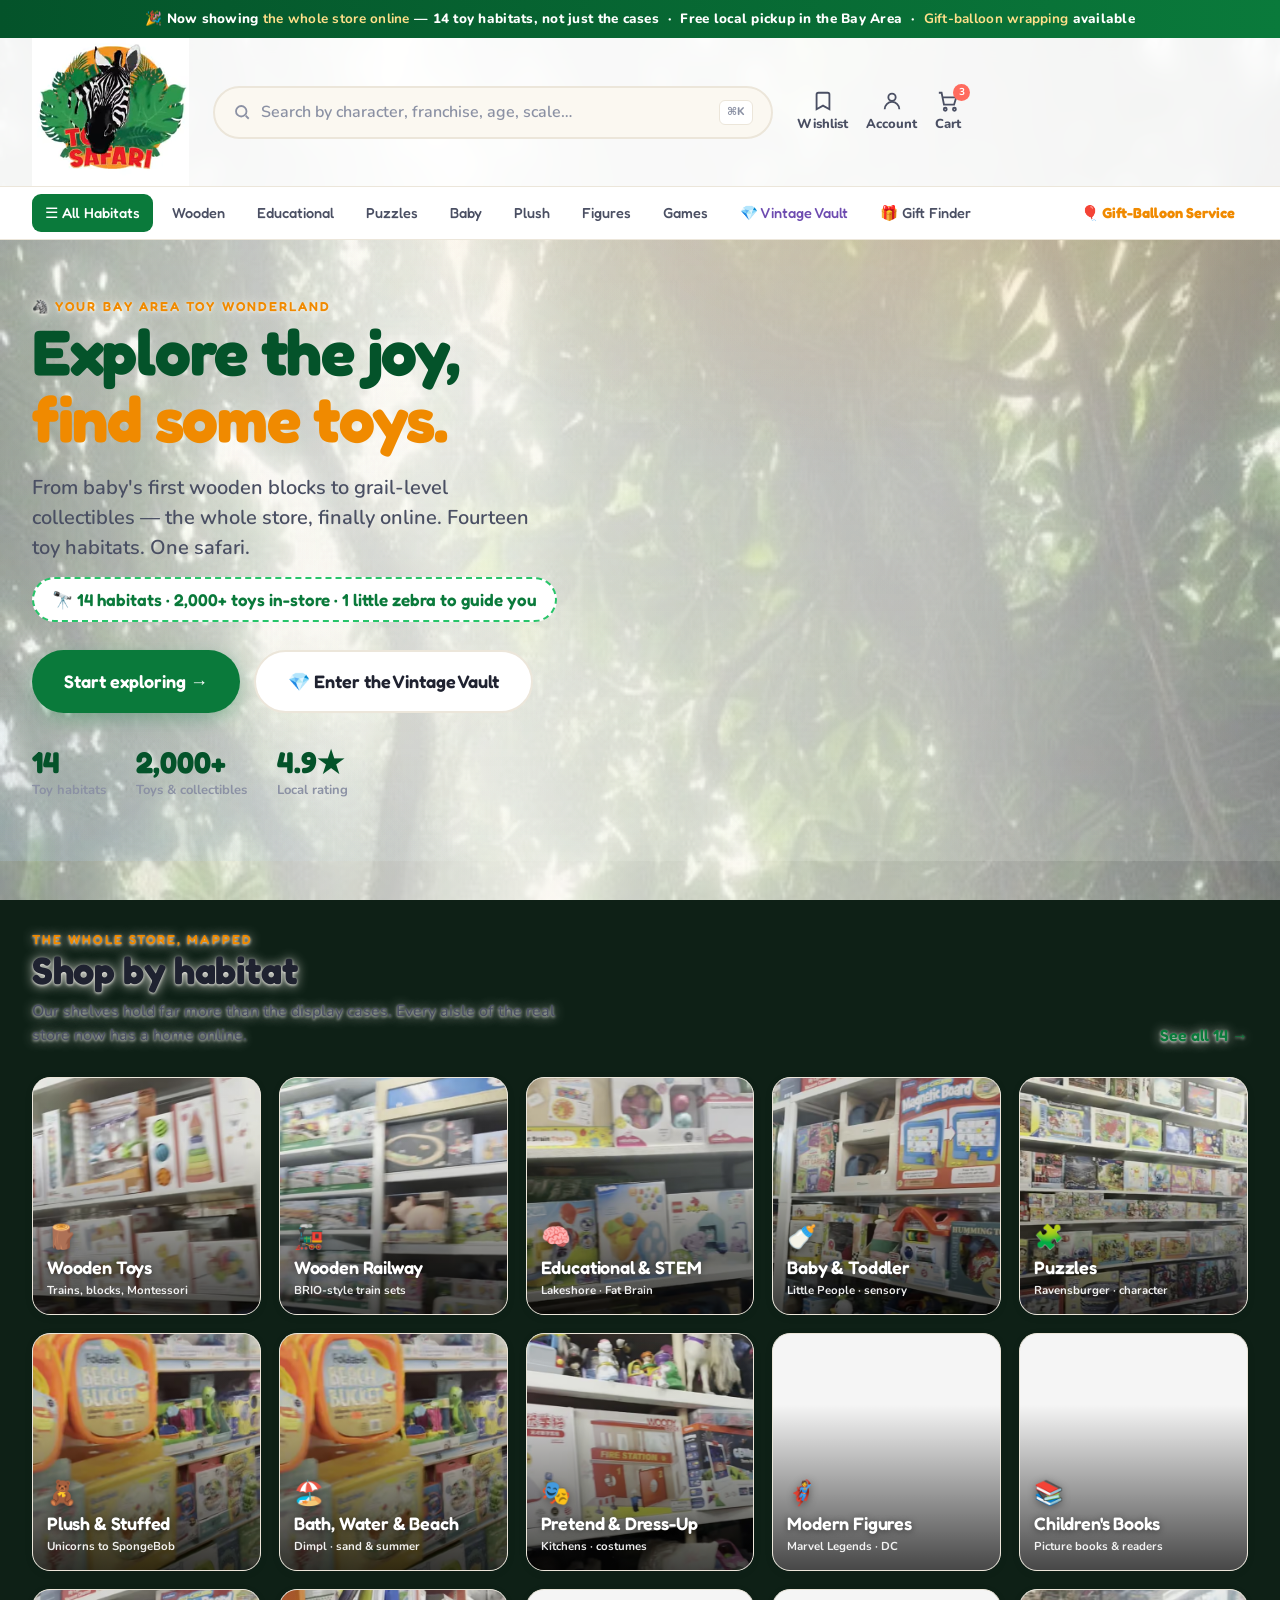
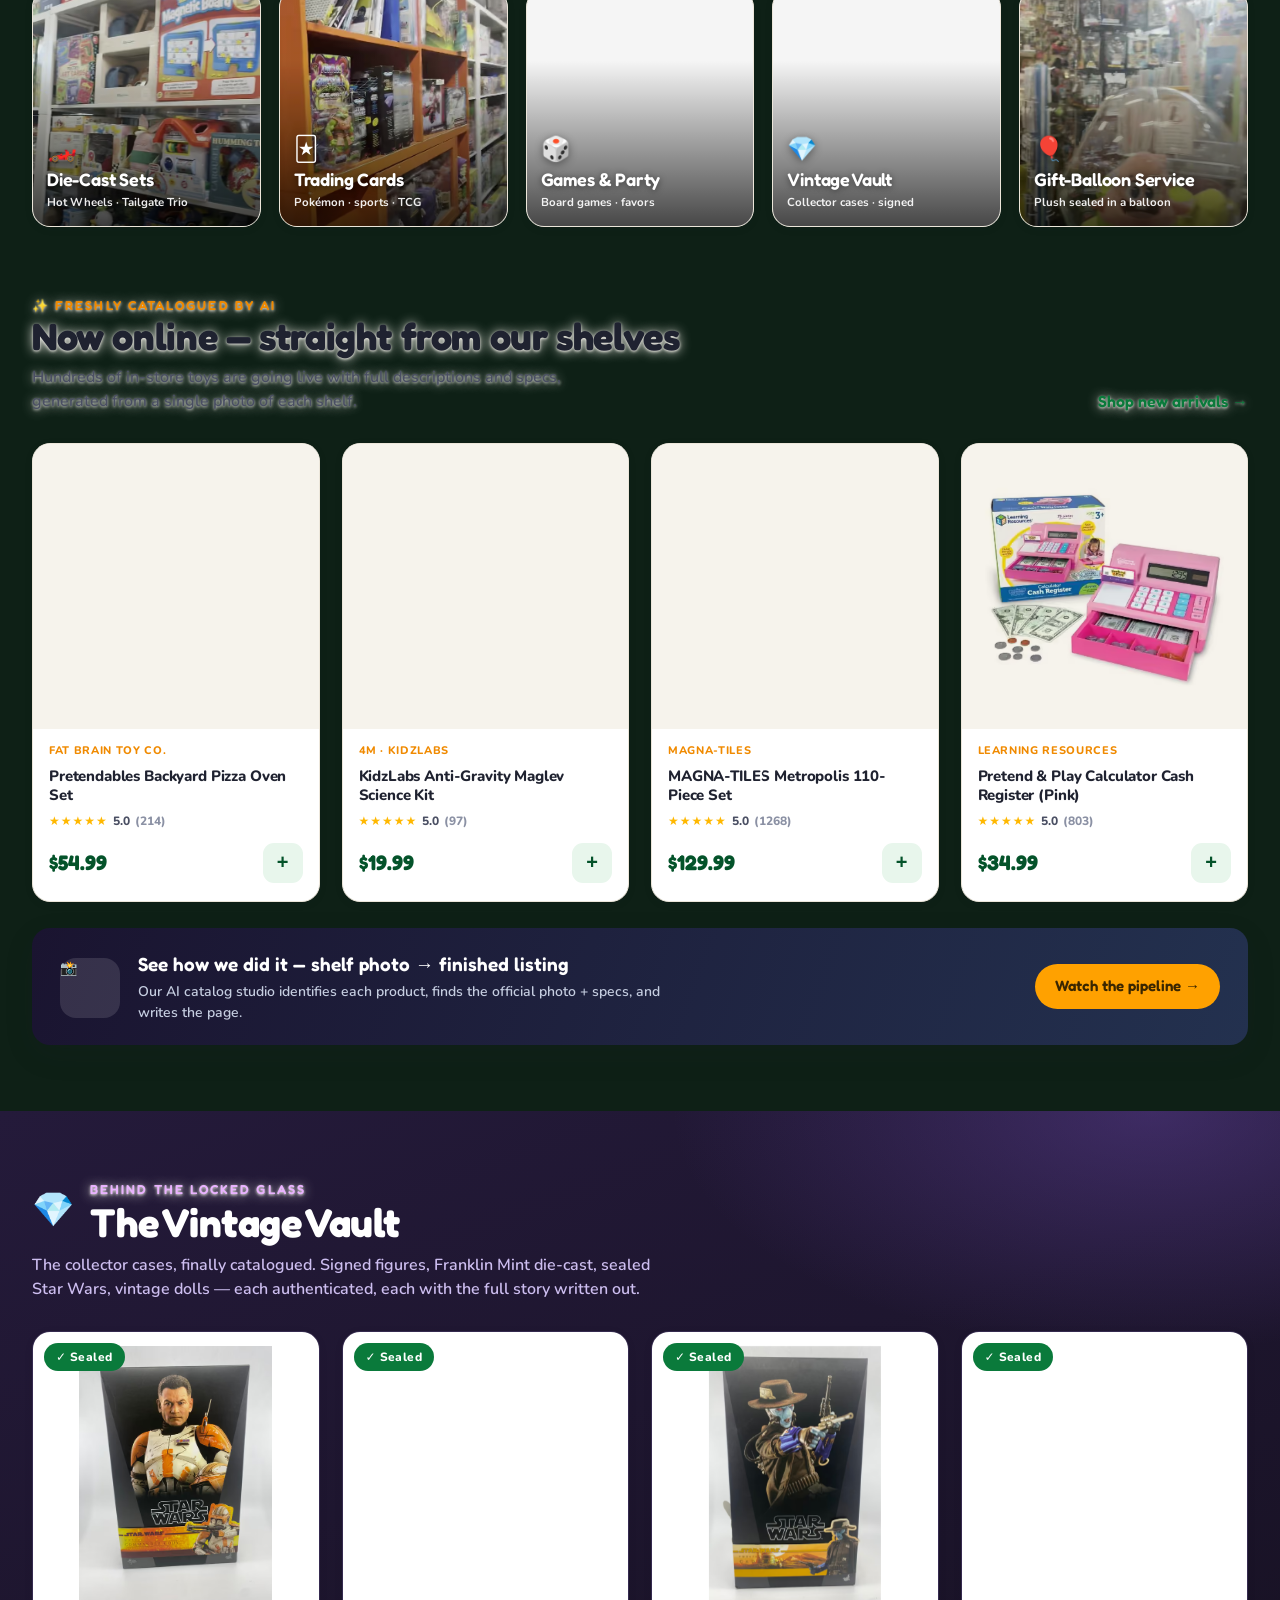
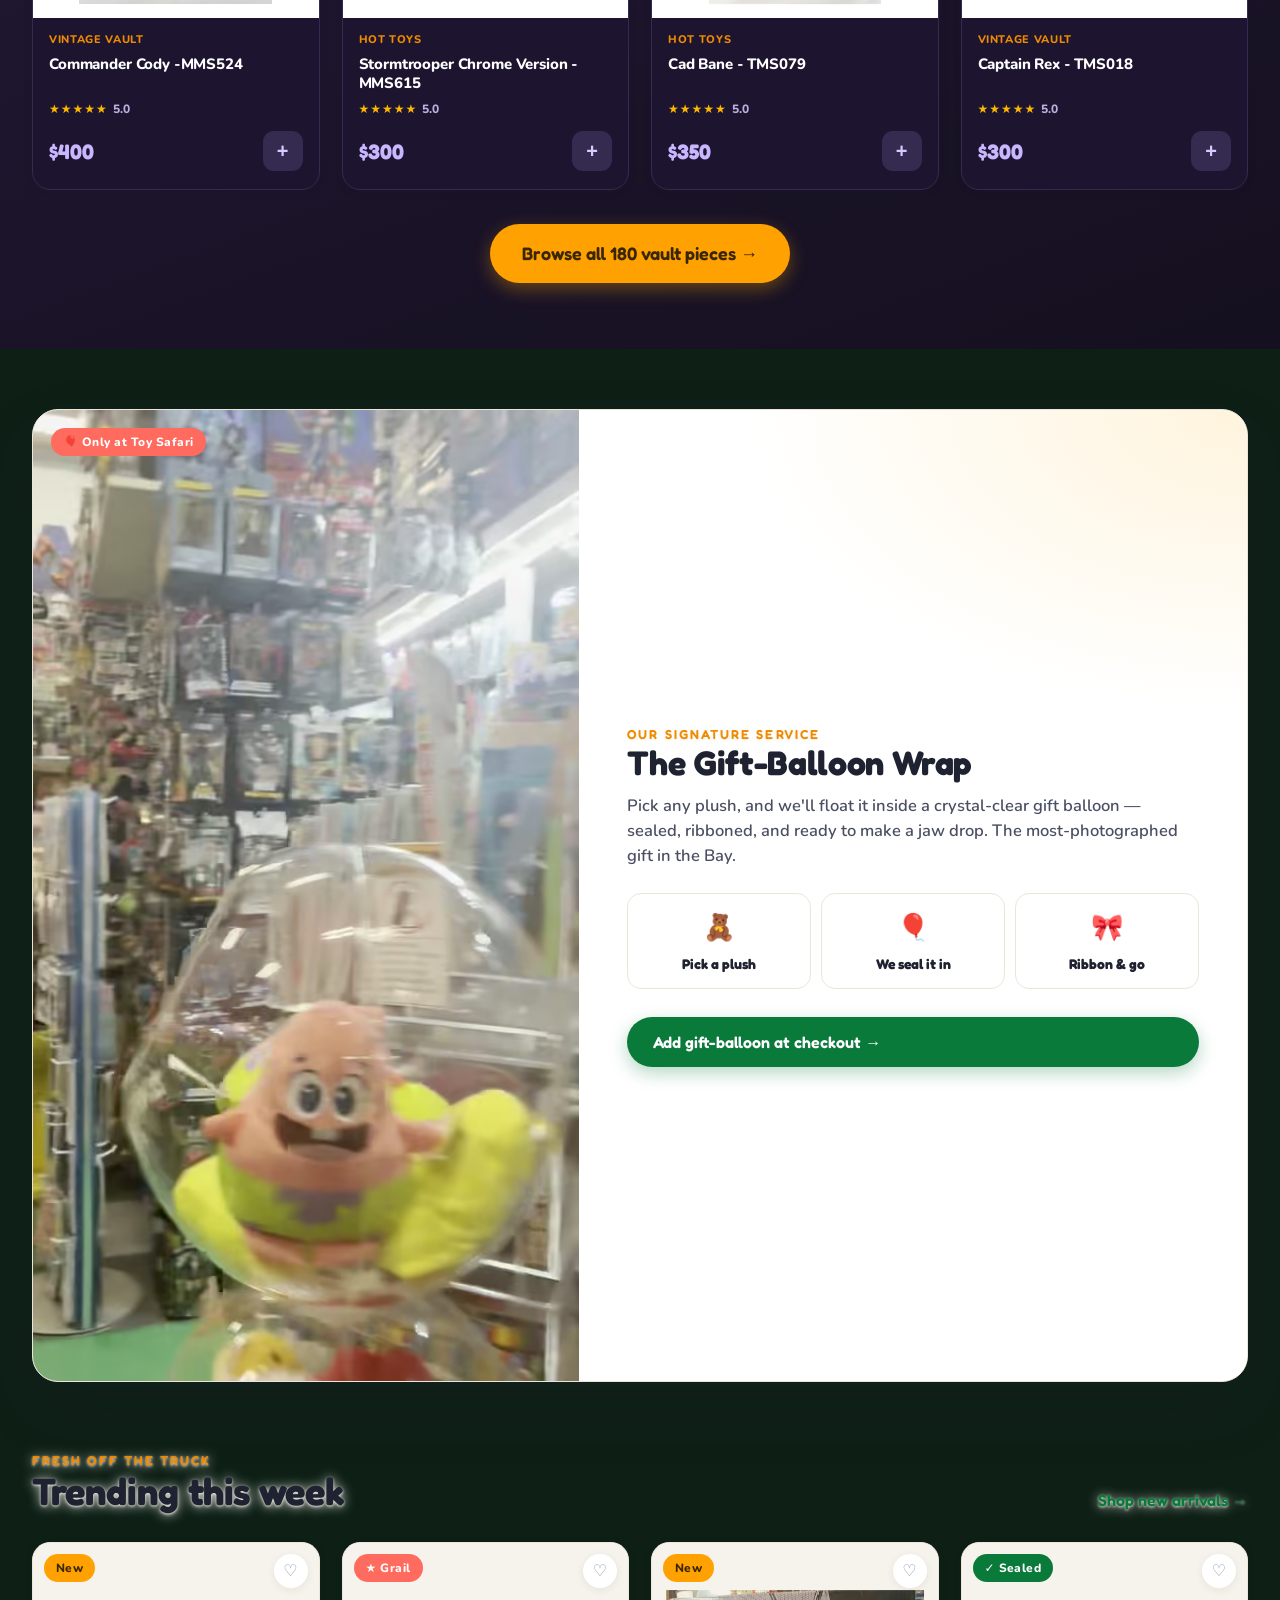
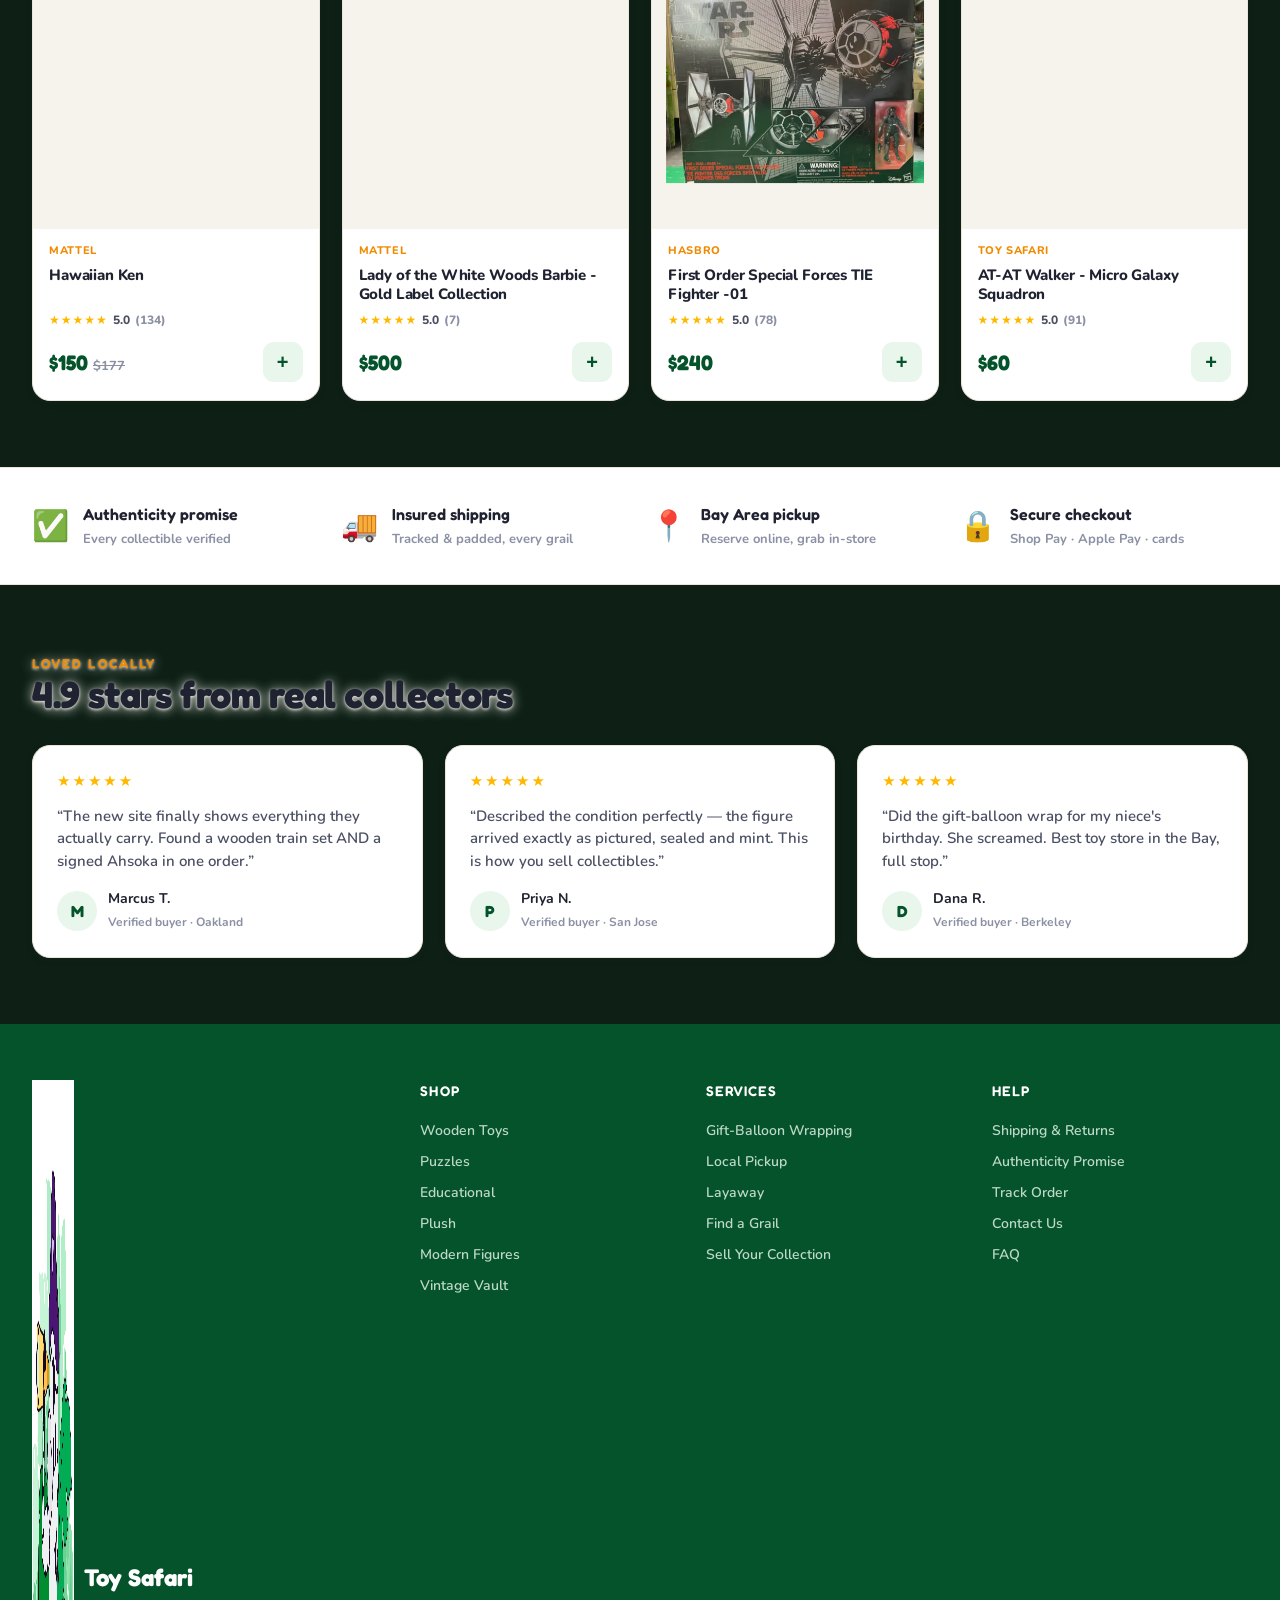
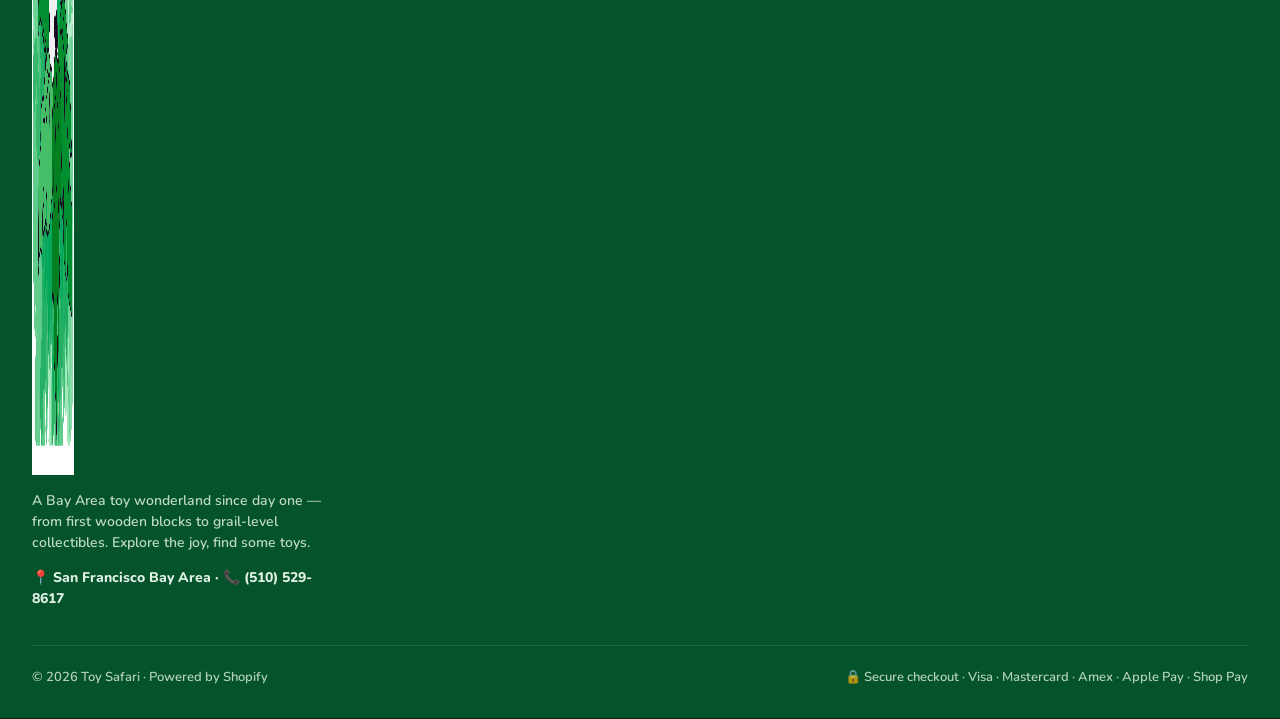
==== commit 60e799de: "assets: Merritt asset pipeline — 30 imgs → <picture> (AVIF/WebP), 5.3MB→0.9MB images Studio pre-proo" ====
--- a/index.html
+++ b/index.html
@@ -9,7 +9,7 @@
 <body class=""><div class="promo">🎉 Now showing <b>the whole store online</b> — 14 toy habitats, not just the cases &nbsp;·&nbsp; Free local pickup in the Bay Area &nbsp;·&nbsp; <b>Gift-balloon wrapping</b> available</div>
 <header class="hdr">
   <div class="wrap"><div class="hdr-row">
-    <a class="brand" href="index.html"><video class="brand-mark" autoplay muted loop playsinline poster="assets/brand/logo-mark-poster.png" aria-label="Toy Safari"><source src="assets/brand/logo-mark.webm" type="video/webm"><source src="assets/brand/logo-mark.mp4" type="video/mp4"><img src="assets/brand/logo-mark-poster.png" alt="Toy Safari"></video>
+    <a class="brand" href="index.html"><video class="brand-mark" autoplay muted loop playsinline poster="assets/brand/logo-mark-poster.png" aria-label="Toy Safari"><source src="assets/brand/logo-mark.webm" type="video/webm"><source src="assets/brand/logo-mark.mp4" type="video/mp4"><picture><source type="image/avif" srcset="assets/brand/logo-mark-poster.avif"><source type="image/webp" srcset="assets/brand/logo-mark-poster.webp"><img width="240" height="226" decoding="async" loading="lazy" src="assets/brand/logo-mark-poster.png" alt="Toy Safari"></picture></video>
     </a>
     <div class="search-bar"><svg width="18" height="18" viewBox="0 0 24 24" fill="none" stroke="currentColor" stroke-width="2.4"><circle cx="11" cy="11" r="7"/><path d="m21 21-4-4"/></svg>
       Search by character, franchise, age, scale… <span class="k">⌘K</span></div>
@@ -66,49 +66,49 @@
       <p>Our shelves hold far more than the display cases. Every aisle of the real store now has a home online.</p>
     </div><a class="link" href="#">See all 14 →</a></div>
     <div class="habitats"><a class="hab" href="category-learn.html">
-        <img src="assets/img/frames/f02.jpg" alt="Wooden Toys">
+        <picture><source type="image/avif" srcset="assets/img/frames/f02.avif"><source type="image/webp" srcset="assets/img/frames/f02.webp"><img width="540" height="960" decoding="async" loading="lazy" src="assets/img/frames/f02.jpg" alt="Wooden Toys"></picture>
         <div class="ov"></div><span class="pill new">In-store now</span>
         <div class="lab"><div class="e">🪵</div><h4>Wooden Toys</h4><span>Trains, blocks, Montessori</span></div></a><a class="hab" href="category-learn.html">
-        <img src="assets/img/frames/f03.jpg" alt="Wooden Railway">
+        <picture><source type="image/avif" srcset="assets/img/frames/f03.avif"><source type="image/webp" srcset="assets/img/frames/f03.webp"><img width="540" height="960" decoding="async" loading="lazy" src="assets/img/frames/f03.jpg" alt="Wooden Railway"></picture>
         <div class="ov"></div><span class="pill new">In-store now</span>
         <div class="lab"><div class="e">🚂</div><h4>Wooden Railway</h4><span>BRIO-style train sets</span></div></a><a class="hab" href="category-learn.html">
-        <img src="assets/img/frames/f06.jpg" alt="Educational &amp; STEM">
+        <picture><source type="image/avif" srcset="assets/img/frames/f06.avif"><source type="image/webp" srcset="assets/img/frames/f06.webp"><img width="540" height="960" decoding="async" loading="lazy" src="assets/img/frames/f06.jpg" alt="Educational &amp; STEM"></picture>
         <div class="ov"></div><span class="pill new">In-store now</span>
         <div class="lab"><div class="e">🧠</div><h4>Educational &amp; STEM</h4><span>Lakeshore · Fat Brain</span></div></a><a class="hab" href="category-learn.html">
-        <img src="assets/img/frames/f11.jpg" alt="Baby &amp; Toddler">
+        <picture><source type="image/avif" srcset="assets/img/frames/f11.avif"><source type="image/webp" srcset="assets/img/frames/f11.webp"><img width="540" height="960" decoding="async" loading="lazy" src="assets/img/frames/f11.jpg" alt="Baby &amp; Toddler"></picture>
         <div class="ov"></div><span class="pill new">In-store now</span>
         <div class="lab"><div class="e">🍼</div><h4>Baby &amp; Toddler</h4><span>Little People · sensory</span></div></a><a class="hab" href="category.html">
-        <img src="assets/img/frames/f14.jpg" alt="Puzzles">
+        <picture><source type="image/avif" srcset="assets/img/frames/f14.avif"><source type="image/webp" srcset="assets/img/frames/f14.webp"><img width="540" height="960" decoding="async" loading="lazy" src="assets/img/frames/f14.jpg" alt="Puzzles"></picture>
         <div class="ov"></div><span class="pill new">In-store now</span>
         <div class="lab"><div class="e">🧩</div><h4>Puzzles</h4><span>Ravensburger · character</span></div></a><a class="hab" href="category.html">
-        <img src="assets/img/frames/f01.jpg" alt="Plush &amp; Stuffed">
+        <picture><source type="image/avif" srcset="assets/img/frames/f01.avif"><source type="image/webp" srcset="assets/img/frames/f01.webp"><img width="540" height="960" decoding="async" loading="lazy" src="assets/img/frames/f01.jpg" alt="Plush &amp; Stuffed"></picture>
         <div class="ov"></div><span class="pill new">In-store now</span>
         <div class="lab"><div class="e">🧸</div><h4>Plush &amp; Stuffed</h4><span>Unicorns to SpongeBob</span></div></a><a class="hab" href="category.html">
-        <img src="assets/img/frames/f01.jpg" alt="Bath, Water &amp; Beach">
+        <picture><source type="image/avif" srcset="assets/img/frames/f01.avif"><source type="image/webp" srcset="assets/img/frames/f01.webp"><img width="540" height="960" decoding="async" loading="lazy" src="assets/img/frames/f01.jpg" alt="Bath, Water &amp; Beach"></picture>
         <div class="ov"></div><span class="pill new">In-store now</span>
         <div class="lab"><div class="e">🏖️</div><h4>Bath, Water &amp; Beach</h4><span>Dimpl · sand &amp; summer</span></div></a><a class="hab" href="category-learn.html">
-        <img src="assets/img/frames/f09.jpg" alt="Pretend &amp; Dress-Up">
+        <picture><source type="image/avif" srcset="assets/img/frames/f09.avif"><source type="image/webp" srcset="assets/img/frames/f09.webp"><img width="540" height="960" decoding="async" loading="lazy" src="assets/img/frames/f09.jpg" alt="Pretend &amp; Dress-Up"></picture>
         <div class="ov"></div><span class="pill new">In-store now</span>
         <div class="lab"><div class="e">🎭</div><h4>Pretend &amp; Dress-Up</h4><span>Kitchens · costumes</span></div></a><a class="hab" href="category.html">
-        <img src="assets/img/frames/f17.jpg" alt="Modern Figures">
+        <picture><source type="image/avif" srcset="assets/img/frames/f17.avif"><source type="image/webp" srcset="assets/img/frames/f17.webp"><img width="540" height="960" decoding="async" loading="lazy" src="assets/img/frames/f17.jpg" alt="Modern Figures"></picture>
         <div class="ov"></div><span class="pill new">In-store now</span>
         <div class="lab"><div class="e">🦸</div><h4>Modern Figures</h4><span>Marvel Legends · DC</span></div></a><a class="hab" href="category-learn.html">
-        <img src="assets/img/frames/f10.jpg" alt="Children&#x27;s Books">
+        <picture><source type="image/avif" srcset="assets/img/frames/f10.avif"><source type="image/webp" srcset="assets/img/frames/f10.webp"><img width="540" height="960" decoding="async" loading="lazy" src="assets/img/frames/f10.jpg" alt="Children&#x27;s Books"></picture>
         <div class="ov"></div><span class="pill new">In-store now</span>
         <div class="lab"><div class="e">📚</div><h4>Children&#x27;s Books</h4><span>Picture books &amp; readers</span></div></a><a class="hab" href="category.html">
-        <img src="assets/img/frames/f11.jpg" alt="Die-Cast Sets">
+        <picture><source type="image/avif" srcset="assets/img/frames/f11.avif"><source type="image/webp" srcset="assets/img/frames/f11.webp"><img width="540" height="960" decoding="async" loading="lazy" src="assets/img/frames/f11.jpg" alt="Die-Cast Sets"></picture>
         <div class="ov"></div><span class="pill new">In-store now</span>
         <div class="lab"><div class="e">🏎️</div><h4>Die-Cast Sets</h4><span>Hot Wheels · Tailgate Trio</span></div></a><a class="hab" href="category.html">
-        <img src="assets/img/frames/f19.jpg" alt="Trading Cards">
+        <picture><source type="image/avif" srcset="assets/img/frames/f19.avif"><source type="image/webp" srcset="assets/img/frames/f19.webp"><img width="540" height="960" decoding="async" loading="lazy" src="assets/img/frames/f19.jpg" alt="Trading Cards"></picture>
         <div class="ov"></div><span class="pill new">In-store now</span>
         <div class="lab"><div class="e">🃏</div><h4>Trading Cards</h4><span>Pokémon · sports · TCG</span></div></a><a class="hab" href="category-learn.html">
-        <img src="assets/img/frames/f04.jpg" alt="Games &amp; Party">
+        <picture><source type="image/avif" srcset="assets/img/frames/f04.avif"><source type="image/webp" srcset="assets/img/frames/f04.webp"><img width="540" height="960" decoding="async" loading="lazy" src="assets/img/frames/f04.jpg" alt="Games &amp; Party"></picture>
         <div class="ov"></div><span class="pill new">In-store now</span>
         <div class="lab"><div class="e">🎲</div><h4>Games &amp; Party</h4><span>Board games · favors</span></div></a><a class="hab" href="category.html">
-        <img src="assets/img/frames/f07.jpg" alt="Vintage Vault">
+        <picture><source type="image/avif" srcset="assets/img/frames/f07.avif"><source type="image/webp" srcset="assets/img/frames/f07.webp"><img width="540" height="960" decoding="async" loading="lazy" src="assets/img/frames/f07.jpg" alt="Vintage Vault"></picture>
         <div class="ov"></div><span class="pill vlt">Collector</span>
         <div class="lab"><div class="e">💎</div><h4>Vintage Vault</h4><span>Collector cases · signed</span></div></a><a class="hab" href="category.html">
-        <img src="assets/img/frames/f16.jpg" alt="Gift-Balloon Service">
+        <picture><source type="image/avif" srcset="assets/img/frames/f16.avif"><source type="image/webp" srcset="assets/img/frames/f16.webp"><img width="540" height="960" decoding="async" loading="lazy" src="assets/img/frames/f16.jpg" alt="Gift-Balloon Service"></picture>
         <div class="ov"></div><span class="pill new">In-store now</span>
         <div class="lab"><div class="e">🎈</div><h4>Gift-Balloon Service</h4><span>Plush sealed in a balloon</span></div></a></div>
   </div>
@@ -120,7 +120,7 @@
       <p>Hundreds of in-store toys are going live with full descriptions and specs, generated from a single photo of each shelf.</p>
     </div><a class="link" href="category-learn.html">Shop new arrivals →</a></div>
     <div class="grid"><a class="card" href="product-new.html?p=pizza">
-  <div class="ph"><img src="assets/img/stock/pizza.jpg" alt="Pretendables Backyard Pizza Oven Set">
+  <div class="ph"><picture><source type="image/avif" srcset="assets/img/stock/pizza.avif"><source type="image/webp" srcset="assets/img/stock/pizza.webp"><img width="645" height="645" decoding="async" loading="lazy" src="assets/img/stock/pizza.jpg" alt="Pretendables Backyard Pizza Oven Set"></picture>
     <div class="badges"><span class="pill" style="background:var(--blue-soft);color:var(--blue-deep)">Pretend Play</span></div><span class="ai-chip">✨ AI listing</span>
     <div class="heart">♡</div></div>
   <div class="body">
@@ -129,7 +129,7 @@
     <div class="stars"><span class="st">★★★★★</span> <span>5.0</span> <span style="color:var(--muted)">(214)</span></div>
     <div class="foot"><div class="price">$54.99</div><button class="add">+</button></div>
   </div></a><a class="card" href="product-new.html?p=maglev">
-  <div class="ph"><img src="assets/img/stock/maglev.jpg" alt="KidzLabs Anti-Gravity Maglev Science Kit">
+  <div class="ph"><picture><source type="image/avif" srcset="assets/img/stock/maglev.avif"><source type="image/webp" srcset="assets/img/stock/maglev.webp"><img width="1000" height="1000" decoding="async" loading="lazy" src="assets/img/stock/maglev.jpg" alt="KidzLabs Anti-Gravity Maglev Science Kit"></picture>
     <div class="badges"><span class="pill" style="background:var(--blue-soft);color:var(--blue-deep)">Educational &amp; STEM</span></div><span class="ai-chip">✨ AI listing</span>
     <div class="heart">♡</div></div>
   <div class="body">
@@ -138,7 +138,7 @@
     <div class="stars"><span class="st">★★★★★</span> <span>5.0</span> <span style="color:var(--muted)">(97)</span></div>
     <div class="foot"><div class="price">$19.99</div><button class="add">+</button></div>
   </div></a><a class="card" href="product-new.html?p=magnatiles">
-  <div class="ph"><img src="assets/img/stock/magnatiles.jpg" alt="MAGNA-TILES Metropolis 110-Piece Set">
+  <div class="ph"><picture><source type="image/avif" srcset="assets/img/stock/magnatiles.avif"><source type="image/webp" srcset="assets/img/stock/magnatiles.webp"><img width="1280" height="1280" decoding="async" loading="lazy" src="assets/img/stock/magnatiles.jpg" alt="MAGNA-TILES Metropolis 110-Piece Set"></picture>
     <div class="badges"><span class="pill" style="background:var(--blue-soft);color:var(--blue-deep)">Building</span></div><span class="ai-chip">✨ AI listing</span>
     <div class="heart">♡</div></div>
   <div class="body">
@@ -147,7 +147,7 @@
     <div class="stars"><span class="st">★★★★★</span> <span>5.0</span> <span style="color:var(--muted)">(1268)</span></div>
     <div class="foot"><div class="price">$129.99</div><button class="add">+</button></div>
   </div></a><a class="card" href="product-new.html?p=cashregister">
-  <div class="ph"><img src="assets/img/stock/cashregister.jpg" alt="Pretend &amp; Play Calculator Cash Register (Pink)">
+  <div class="ph"><picture><source type="image/avif" srcset="assets/img/stock/cashregister.avif"><source type="image/webp" srcset="assets/img/stock/cashregister.webp"><img width="400" height="400" decoding="async" loading="lazy" src="assets/img/stock/cashregister.jpg" alt="Pretend &amp; Play Calculator Cash Register (Pink)"></picture>
     <div class="badges"><span class="pill" style="background:var(--blue-soft);color:var(--blue-deep)">Pretend Play</span></div><span class="ai-chip">✨ AI listing</span>
     <div class="heart">♡</div></div>
   <div class="body">
@@ -171,7 +171,7 @@
       <h2>The Vintage Vault</h2></div></div>
     <p class="vsub">The collector cases, finally catalogued. Signed figures, Franklin Mint die-cast, sealed Star Wars, vintage dolls — each authenticated, each with the full story written out.</p>
     <div class="grid" style="margin-top:30px"><a class="card" href="product.html">
-  <div class="ph"><img src="assets/img/products/60beb1449034e0.jpg" alt="Commander Cody -MMS524">
+  <div class="ph"><picture><source type="image/avif" srcset="assets/img/products/60beb1449034e0.avif"><source type="image/webp" srcset="assets/img/products/60beb1449034e0.webp"><img width="500" height="667" decoding="async" loading="lazy" src="assets/img/products/60beb1449034e0.jpg" alt="Commander Cody -MMS524"></picture>
     <div class="badges"><span class="pill b-seal">✓ Sealed</span></div></div>
   <div class="body">
     <div class="brand-line">Vintage Vault</div>
@@ -179,7 +179,7 @@
     <div class="stars"><span class="st">★★★★★</span> <span>5.0</span></div>
     <div class="foot"><div class="price">$400</div><button class="add">+</button></div>
   </div></a><a class="card" href="product.html">
-  <div class="ph"><img src="assets/img/products/8508853d335a9d.jpg" alt="Stormtrooper Chrome Version - MMS615">
+  <div class="ph"><picture><source type="image/avif" srcset="assets/img/products/8508853d335a9d.avif"><source type="image/webp" srcset="assets/img/products/8508853d335a9d.webp"><img width="500" height="750" decoding="async" loading="lazy" src="assets/img/products/8508853d335a9d.jpg" alt="Stormtrooper Chrome Version - MMS615"></picture>
     <div class="badges"><span class="pill b-seal">✓ Sealed</span></div></div>
   <div class="body">
     <div class="brand-line">Hot Toys</div>
@@ -187,7 +187,7 @@
     <div class="stars"><span class="st">★★★★★</span> <span>5.0</span></div>
     <div class="foot"><div class="price">$300</div><button class="add">+</button></div>
   </div></a><a class="card" href="product.html">
-  <div class="ph"><img src="assets/img/products/1c2c57e0a02935.jpg" alt="Cad Bane - TMS079">
+  <div class="ph"><picture><source type="image/avif" srcset="assets/img/products/1c2c57e0a02935.avif"><source type="image/webp" srcset="assets/img/products/1c2c57e0a02935.webp"><img width="500" height="750" decoding="async" loading="lazy" src="assets/img/products/1c2c57e0a02935.jpg" alt="Cad Bane - TMS079"></picture>
     <div class="badges"><span class="pill b-seal">✓ Sealed</span></div></div>
   <div class="body">
     <div class="brand-line">Hot Toys</div>
@@ -195,7 +195,7 @@
     <div class="stars"><span class="st">★★★★★</span> <span>5.0</span></div>
     <div class="foot"><div class="price">$350</div><button class="add">+</button></div>
   </div></a><a class="card" href="product.html">
-  <div class="ph"><img src="assets/img/products/b2600d1cba7292.jpg" alt="Captain Rex - TMS018">
+  <div class="ph"><picture><source type="image/avif" srcset="assets/img/products/b2600d1cba7292.avif"><source type="image/webp" srcset="assets/img/products/b2600d1cba7292.webp"><img width="500" height="750" decoding="async" loading="lazy" src="assets/img/products/b2600d1cba7292.jpg" alt="Captain Rex - TMS018"></picture>
     <div class="badges"><span class="pill b-seal">✓ Sealed</span></div></div>
   <div class="body">
     <div class="brand-line">Vintage Vault</div>
@@ -210,7 +210,7 @@
 <section class="sec" style="padding-top:60px">
   <div class="wrap">
     <div class="balloon">
-      <div class="pic"><img src="assets/img/frames/f16.jpg" alt="Plush sealed inside a clear gift balloon">
+      <div class="pic"><picture><source type="image/avif" srcset="assets/img/frames/f16.avif"><source type="image/webp" srcset="assets/img/frames/f16.webp"><img width="540" height="960" decoding="async" loading="lazy" src="assets/img/frames/f16.jpg" alt="Plush sealed inside a clear gift balloon"></picture>
         <span class="pill rib">🎈 Only at Toy Safari</span></div>
       <div class="txt">
         <span class="eyebrow">Our signature service</span>
@@ -232,7 +232,7 @@
     <div class="sec-head"><div><span class="eyebrow">Fresh off the truck</span><h2>Trending this week</h2></div>
       <a class="link" href="category.html">Shop new arrivals →</a></div>
     <div class="grid"><a class="card" href="product.html">
-  <div class="ph"><img src="assets/img/products/323dc8bf136323.jpg" alt="Hawaiian Ken" loading="eager">
+  <div class="ph"><picture><source type="image/avif" srcset="assets/img/products/323dc8bf136323.avif"><source type="image/webp" srcset="assets/img/products/323dc8bf136323.webp"><img width="500" height="700" decoding="async" src="assets/img/products/323dc8bf136323.jpg" alt="Hawaiian Ken" loading="eager"></picture>
     <div class="badges"><span class="pill b-new">New</span></div>
     <div class="heart">♡</div></div>
   <div class="body">
@@ -241,7 +241,7 @@
     <div class="stars"><span class="st">★★★★★</span> <span>5.0</span> <span style="color:var(--muted)">(134)</span></div>
     <div class="foot"><div class="price">$150<s>$177</s></div><button class="add">+</button></div>
   </div></a><a class="card" href="product.html">
-  <div class="ph"><img src="assets/img/products/8d41a2e0ba7d45.jpg" alt="Lady of the White Woods Barbie - Gold Label Collection" loading="eager">
+  <div class="ph"><picture><source type="image/avif" srcset="assets/img/products/8d41a2e0ba7d45.avif"><source type="image/webp" srcset="assets/img/products/8d41a2e0ba7d45.webp"><img width="500" height="700" decoding="async" src="assets/img/products/8d41a2e0ba7d45.jpg" alt="Lady of the White Woods Barbie - Gold Label Collection" loading="eager"></picture>
     <div class="badges"><span class="pill b-rare">★ Grail</span></div>
     <div class="heart">♡</div></div>
   <div class="body">
@@ -250,7 +250,7 @@
     <div class="stars"><span class="st">★★★★★</span> <span>5.0</span> <span style="color:var(--muted)">(7)</span></div>
     <div class="foot"><div class="price">$500</div><button class="add">+</button></div>
   </div></a><a class="card" href="product.html">
-  <div class="ph"><img src="assets/img/products/cca737f421800c.jpg" alt="First Order Special Forces TIE Fighter -01" loading="eager">
+  <div class="ph"><picture><source type="image/avif" srcset="assets/img/products/cca737f421800c.avif"><source type="image/webp" srcset="assets/img/products/cca737f421800c.webp"><img width="500" height="375" decoding="async" src="assets/img/products/cca737f421800c.jpg" alt="First Order Special Forces TIE Fighter -01" loading="eager"></picture>
     <div class="badges"><span class="pill b-new">New</span></div>
     <div class="heart">♡</div></div>
   <div class="body">
@@ -259,7 +259,7 @@
     <div class="stars"><span class="st">★★★★★</span> <span>5.0</span> <span style="color:var(--muted)">(78)</span></div>
     <div class="foot"><div class="price">$240</div><button class="add">+</button></div>
   </div></a><a class="card" href="product.html">
-  <div class="ph"><img src="assets/img/products/8af839d1a062a3.jpg" alt="AT-AT Walker - Micro Galaxy Squadron" loading="eager">
+  <div class="ph"><picture><source type="image/avif" srcset="assets/img/products/8af839d1a062a3.avif"><source type="image/webp" srcset="assets/img/products/8af839d1a062a3.webp"><img width="500" height="667" decoding="async" src="assets/img/products/8af839d1a062a3.jpg" alt="AT-AT Walker - Micro Galaxy Squadron" loading="eager"></picture>
     <div class="badges"><span class="pill b-seal">✓ Sealed</span></div>
     <div class="heart">♡</div></div>
   <div class="body">
@@ -287,7 +287,7 @@
 </div></section>
 <footer class="ft"><div class="wrap">
       <div class="ft-grid">
-        <div><div class="name"><img src="assets/img/zebra.png">Toy Safari</div>
+        <div><div class="name"><picture><source type="image/avif" srcset="assets/img/zebra.avif"><source type="image/webp" srcset="assets/img/zebra.webp"><img width="1080" height="996" decoding="async" loading="lazy" src="assets/img/zebra.png"></picture>Toy Safari</div>
           <p>A Bay Area toy wonderland since day one — from first wooden blocks to grail-level collectibles. Explore the joy, find some toys.</p>
           <p style="opacity:1;font-weight:800;margin-top:14px">📍 San Francisco Bay Area · 📞 (510) 529-8617</p></div>
         <div><h6>Shop</h6><a href="#">Wooden Toys</a><a href="#">Puzzles</a><a href="#">Educational</a><a href="#">Plush</a><a href="#">Modern Figures</a><a href="#">Vintage Vault</a></div><div><h6>Services</h6><a href="#">Gift-Balloon Wrapping</a><a href="#">Local Pickup</a><a href="#">Layaway</a><a href="#">Find a Grail</a><a href="#">Sell Your Collection</a></div><div><h6>Help</h6><a href="#">Shipping & Returns</a><a href="#">Authenticity Promise</a><a href="#">Track Order</a><a href="#">Contact Us</a><a href="#">FAQ</a></div>
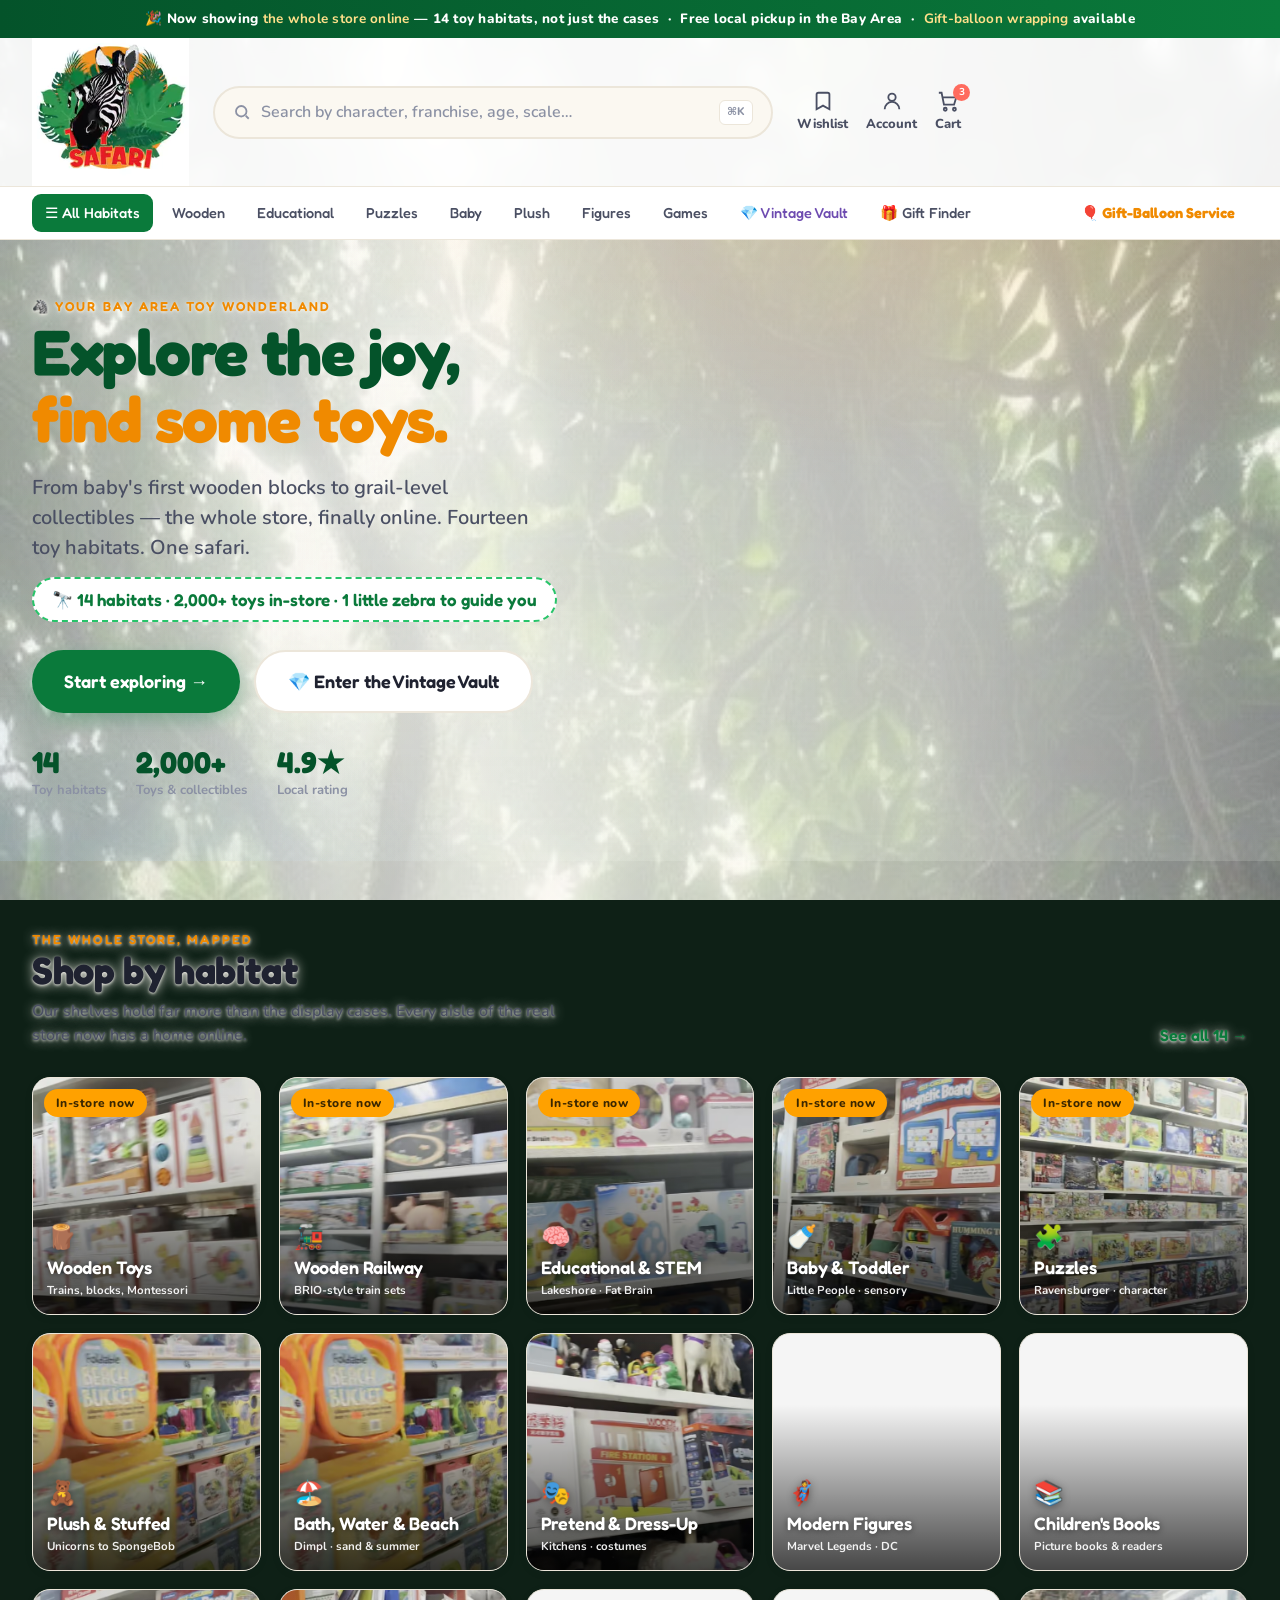
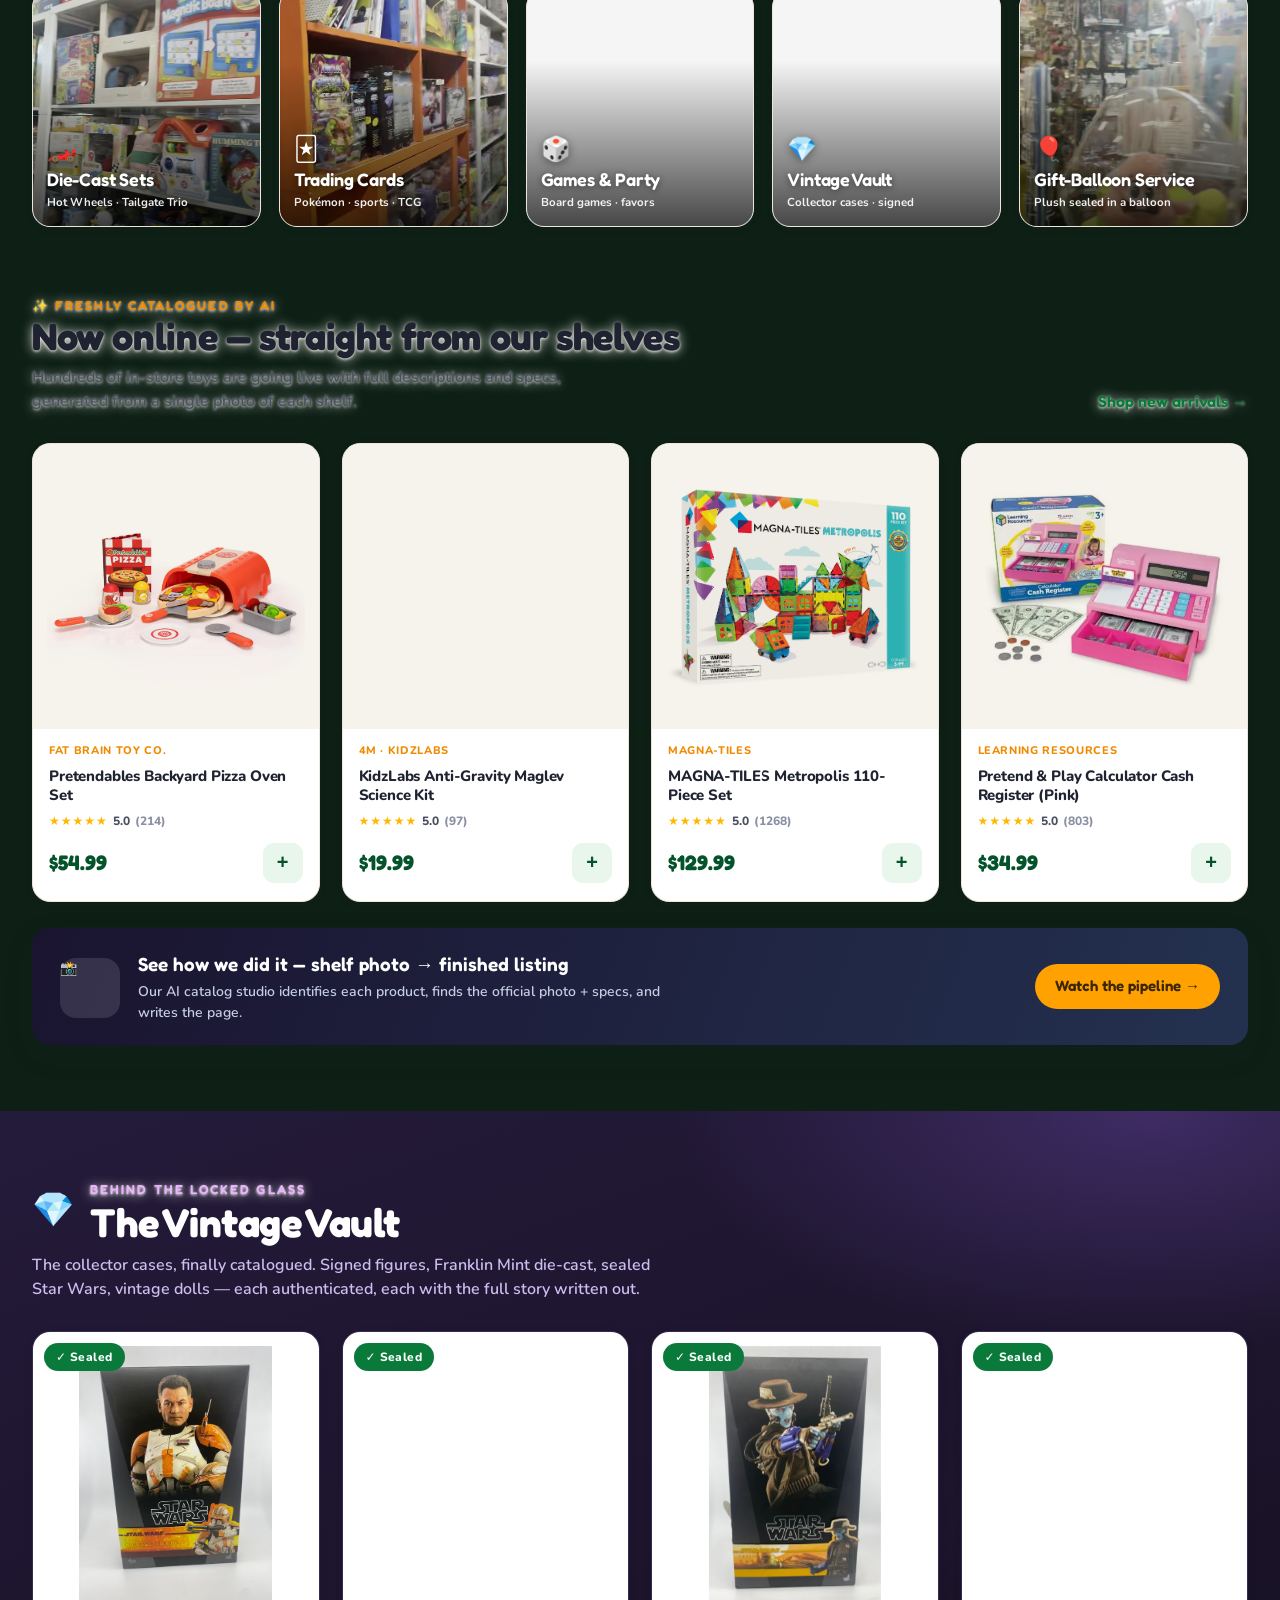
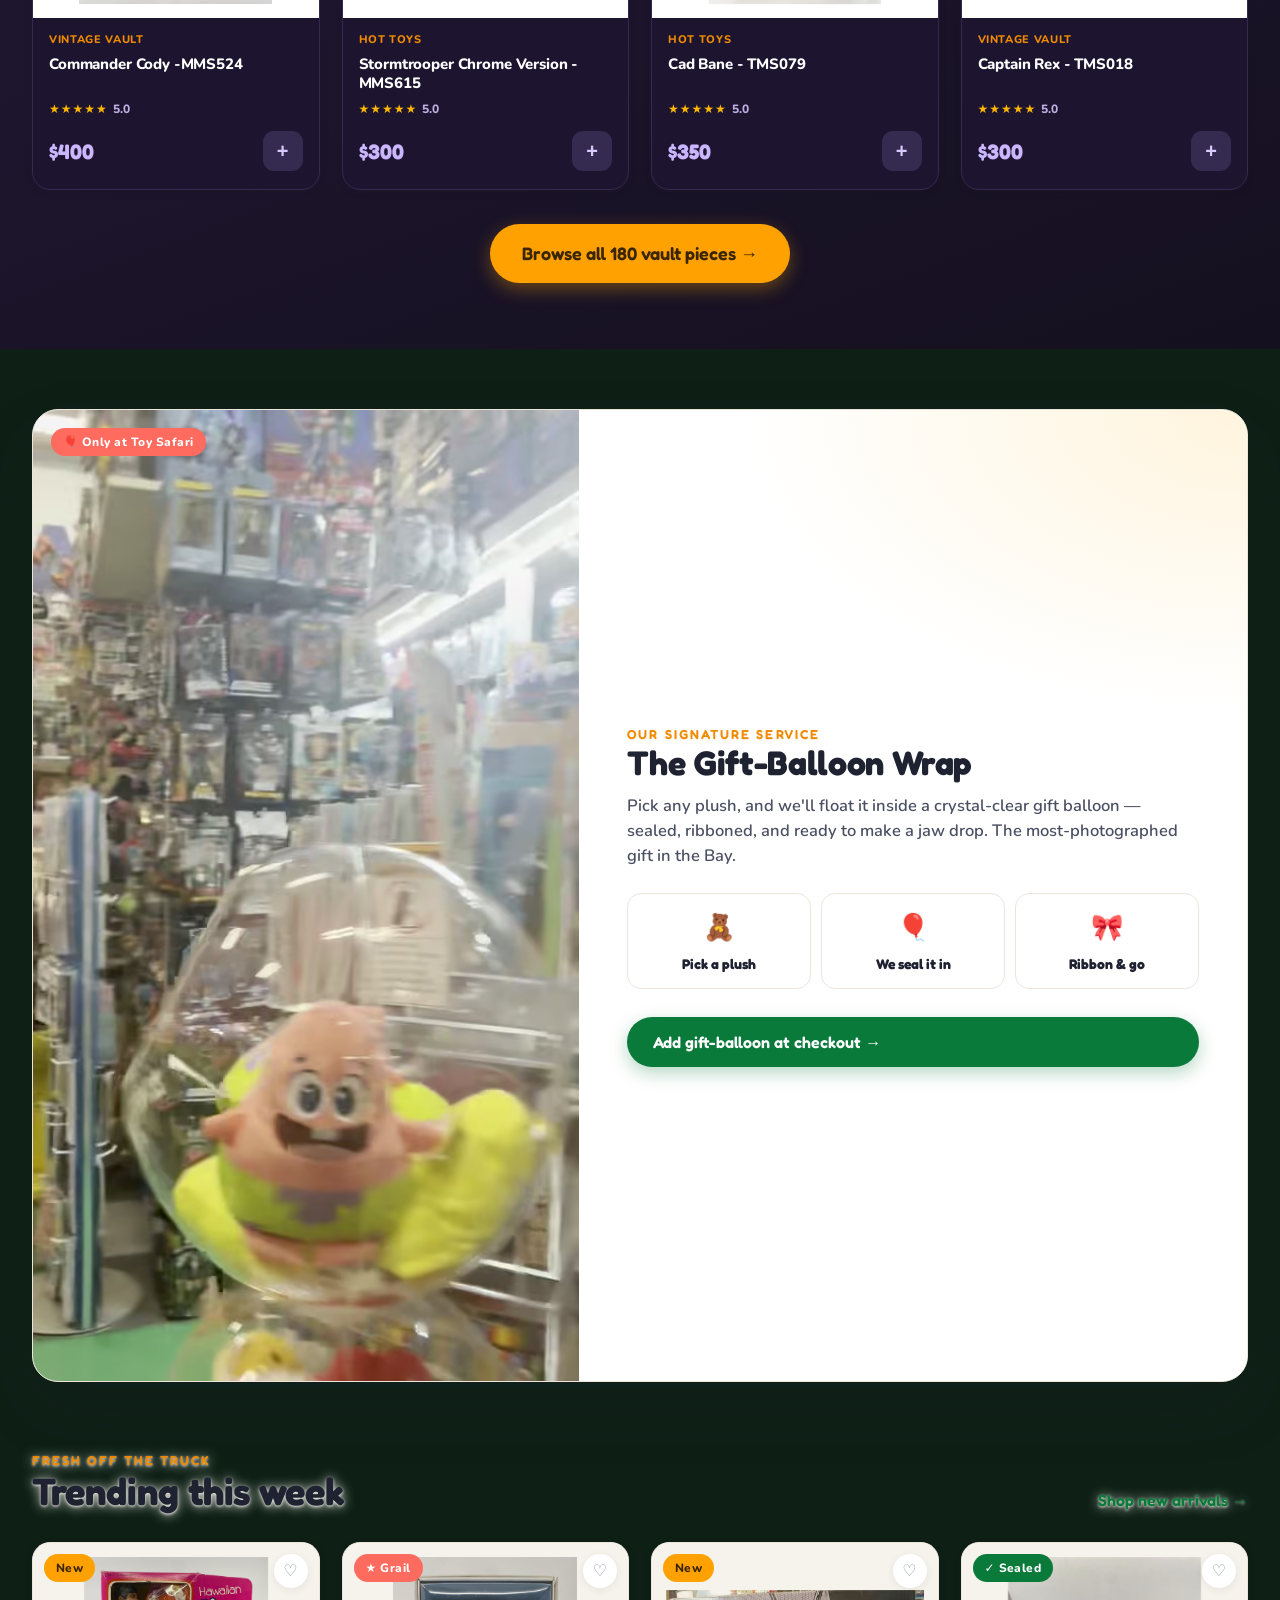
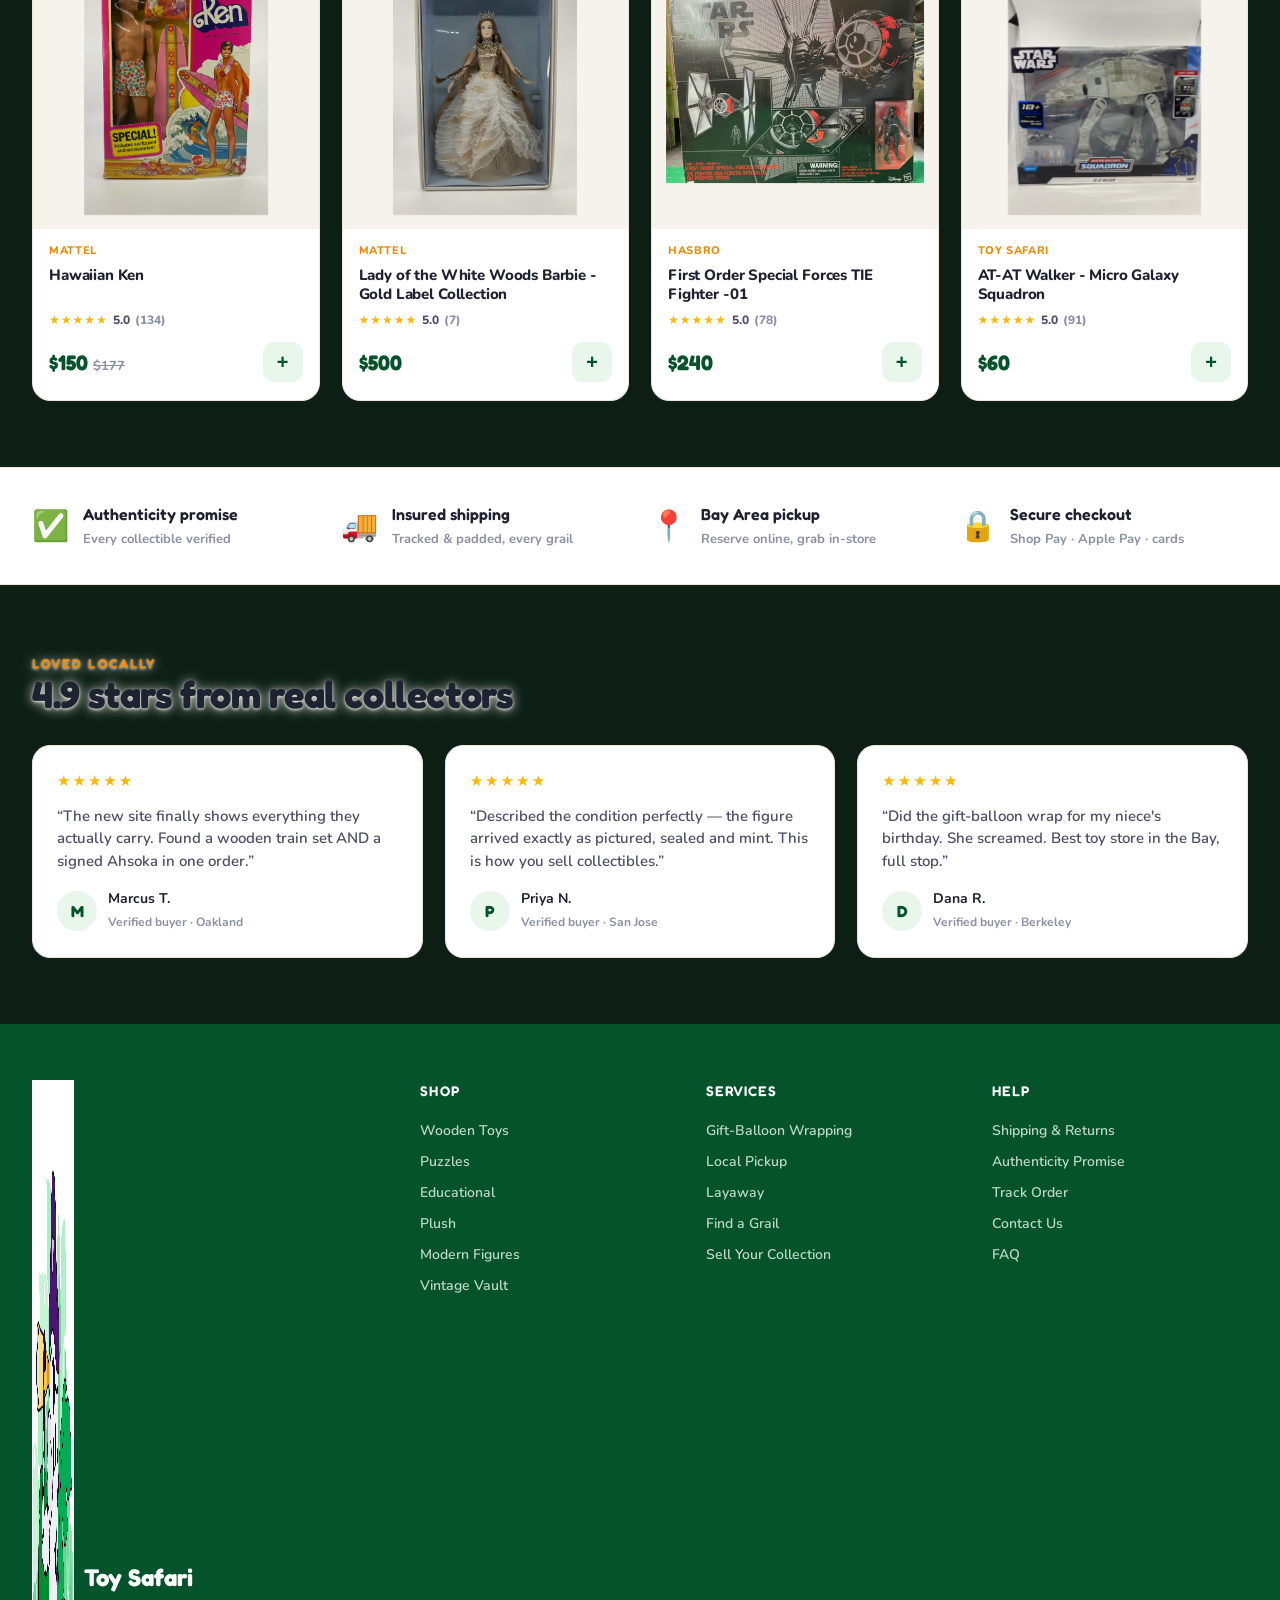
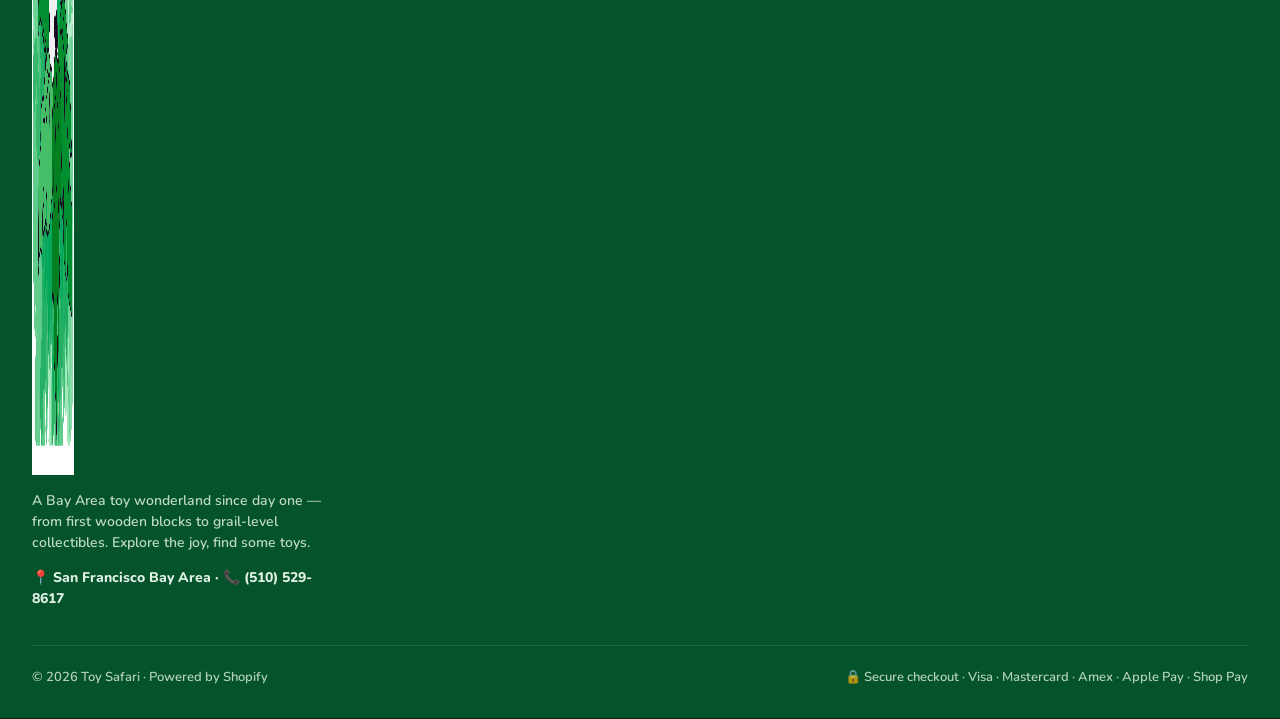
==== commit 6b44d883: "chore(seo): noindex every page — a public pitch copy must not rank against the client The pitch buil" ====
--- a/index.html
+++ b/index.html
@@ -1,4 +1,5 @@
 <!doctype html><html lang="en"><head><meta charset="utf-8">
+<meta name="robots" content="noindex, nofollow">
 <meta name="viewport" content="width=device-width,initial-scale=1,viewport-fit=cover">
 <meta name="theme-color" content="#04532a">
 <meta name="apple-mobile-web-app-capable" content="yes">
--- a/assets/css/safari.css
+++ b/assets/css/safari.css
@@ -83,7 +83,9 @@
 
 /* nav strip with mega menu */
 .nav{border-top:1px solid var(--line);background:#fff}
-.nav-row{display:flex;align-items:center;gap:6px;height:52px}
+.nav-row{display:flex;align-items:center;gap:6px;height:52px;
+  overflow-x:auto;scrollbar-width:none;-webkit-overflow-scrolling:touch}
+.nav-row::-webkit-scrollbar{display:none}
 .nav-row a{font-family:'Fredoka';font-weight:500;font-size:14.5px;color:var(--ink-soft);padding:8px 13px;
   border-radius:9px;display:flex;align-items:center;gap:7px}
 .nav-row a:hover{background:var(--green-soft);color:var(--green-deep)}
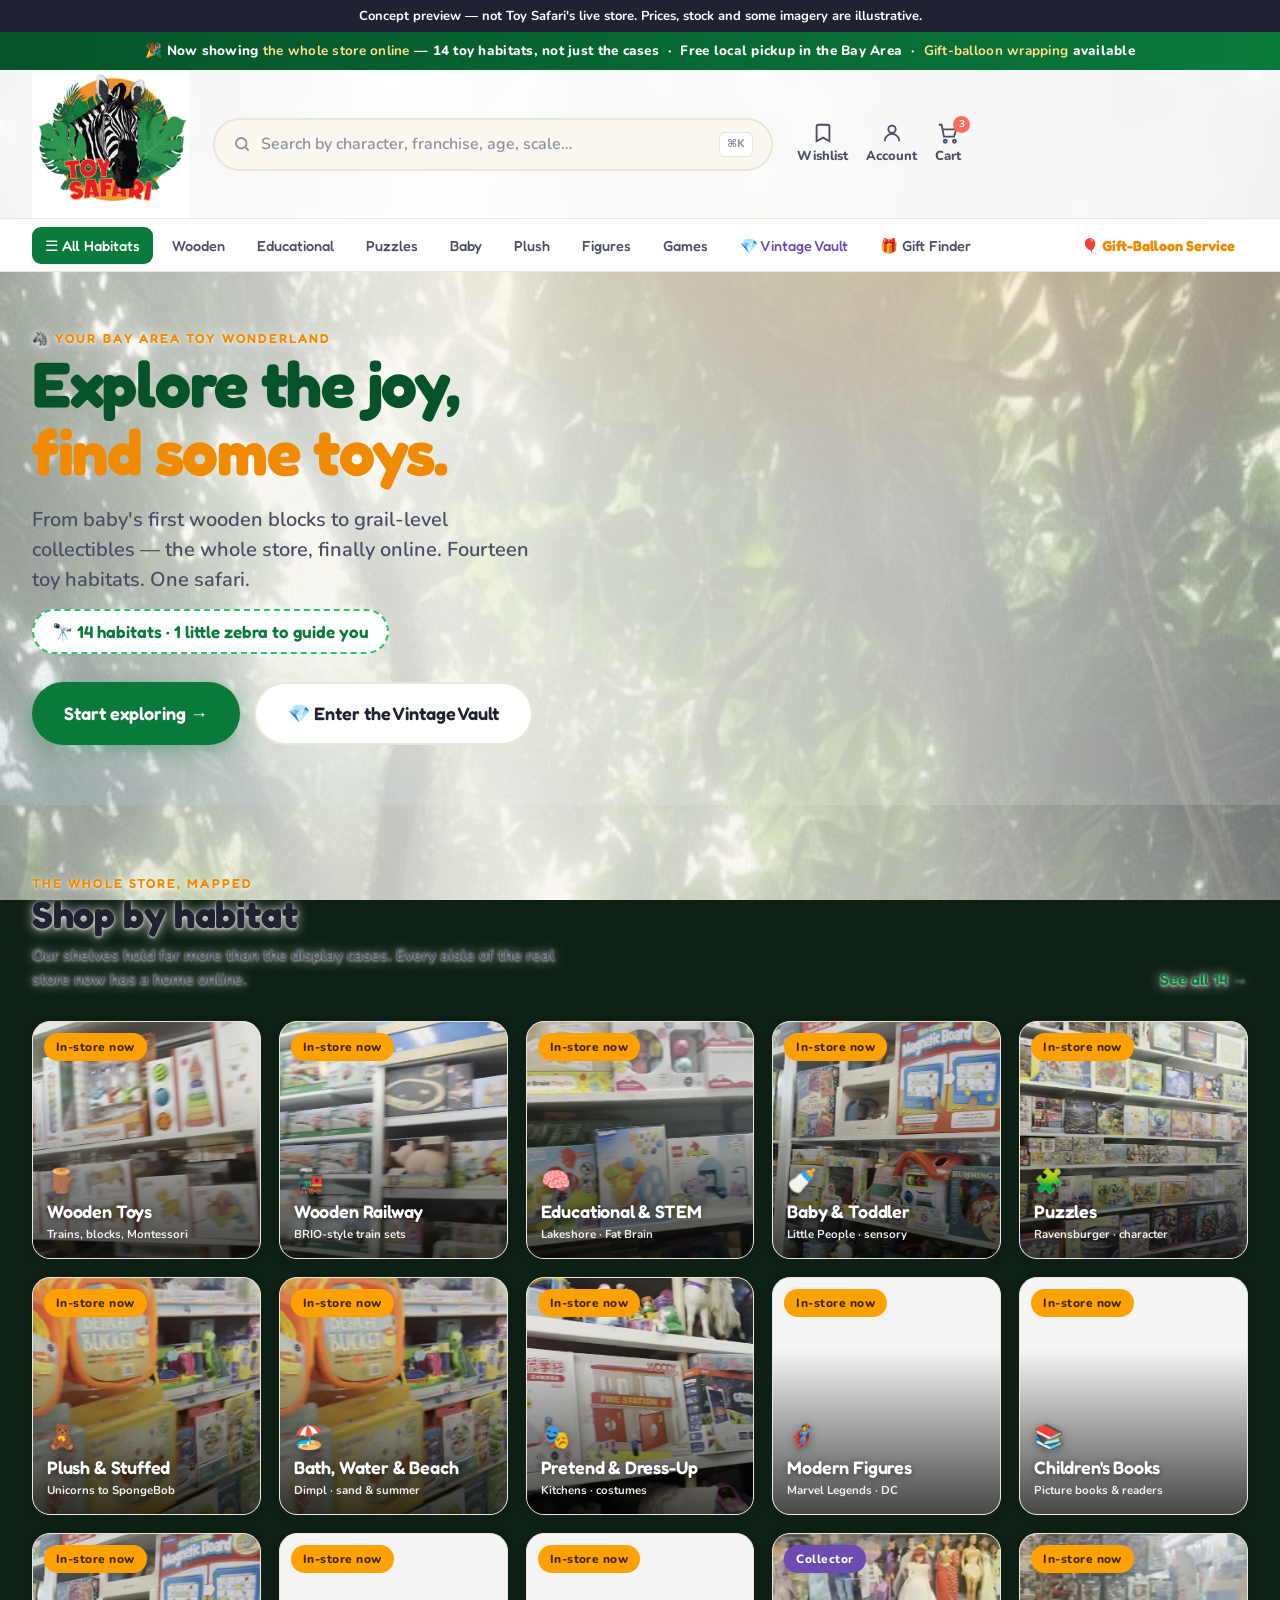
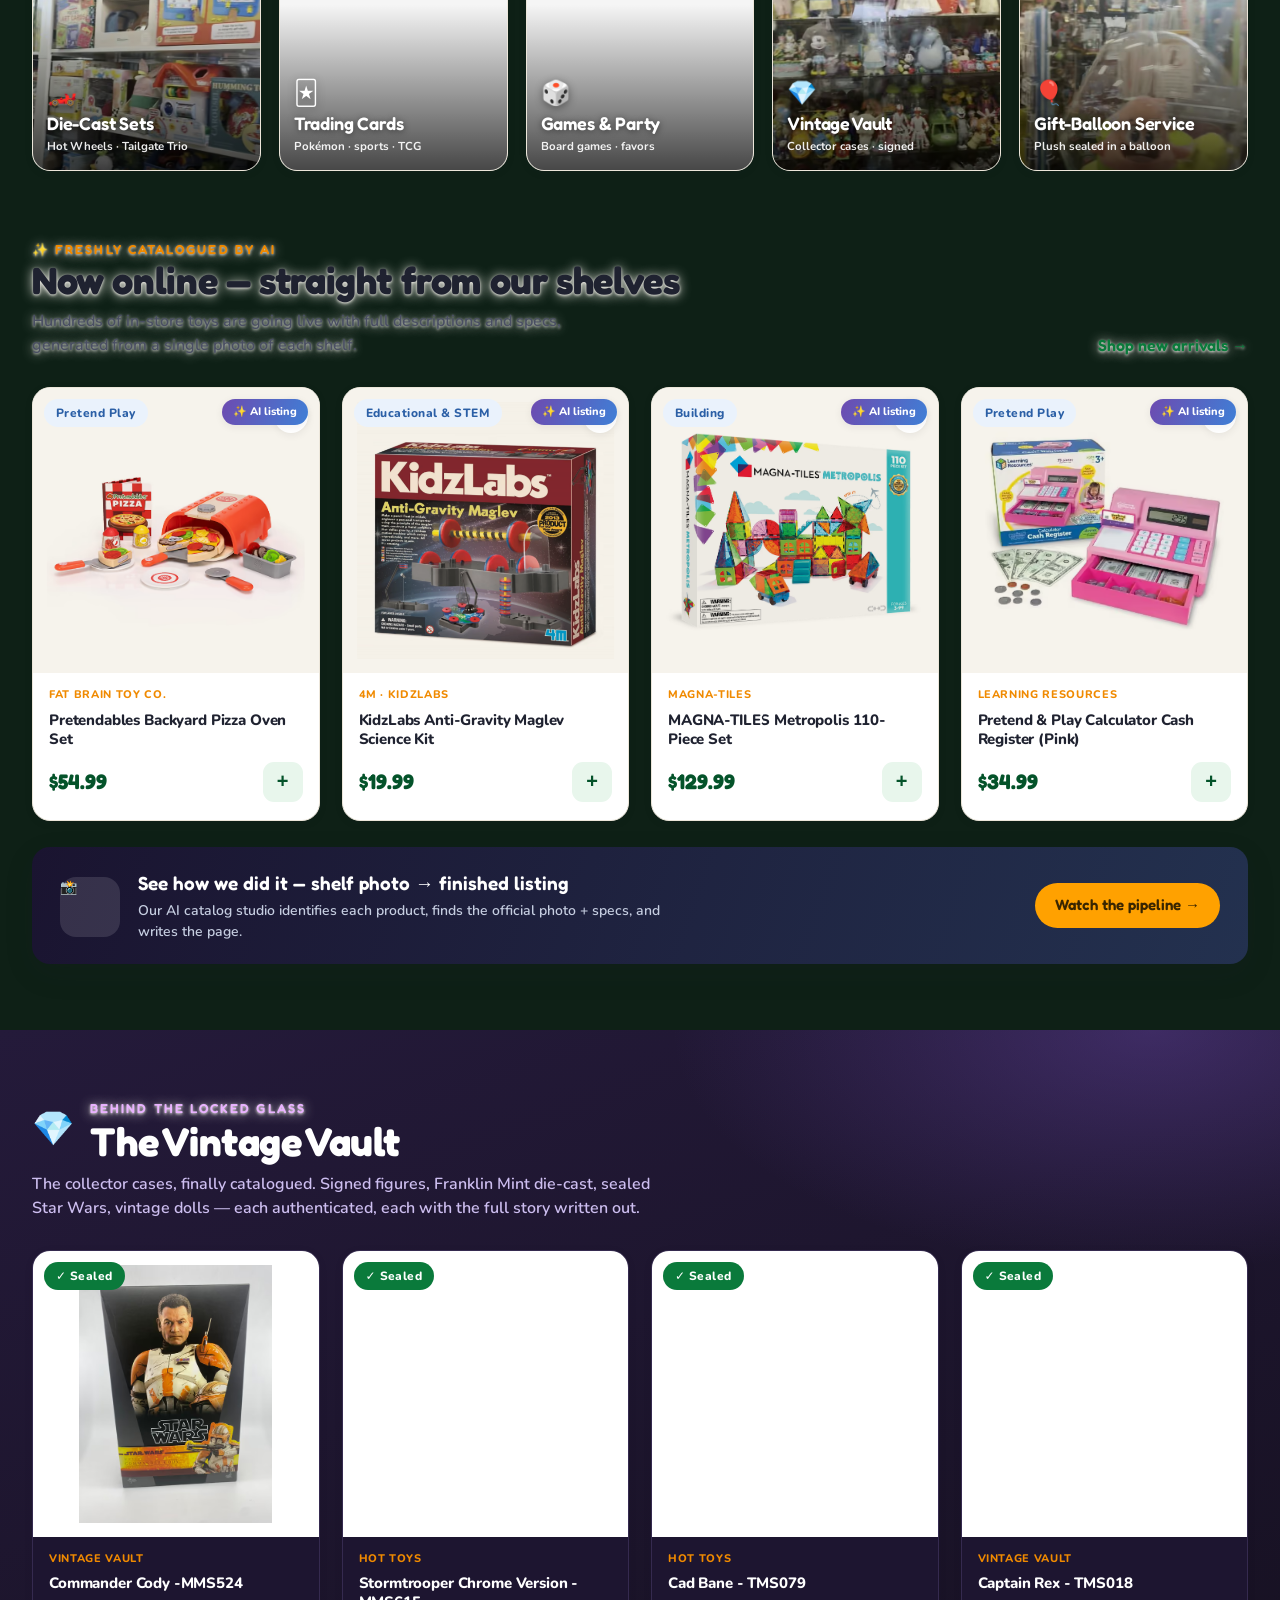
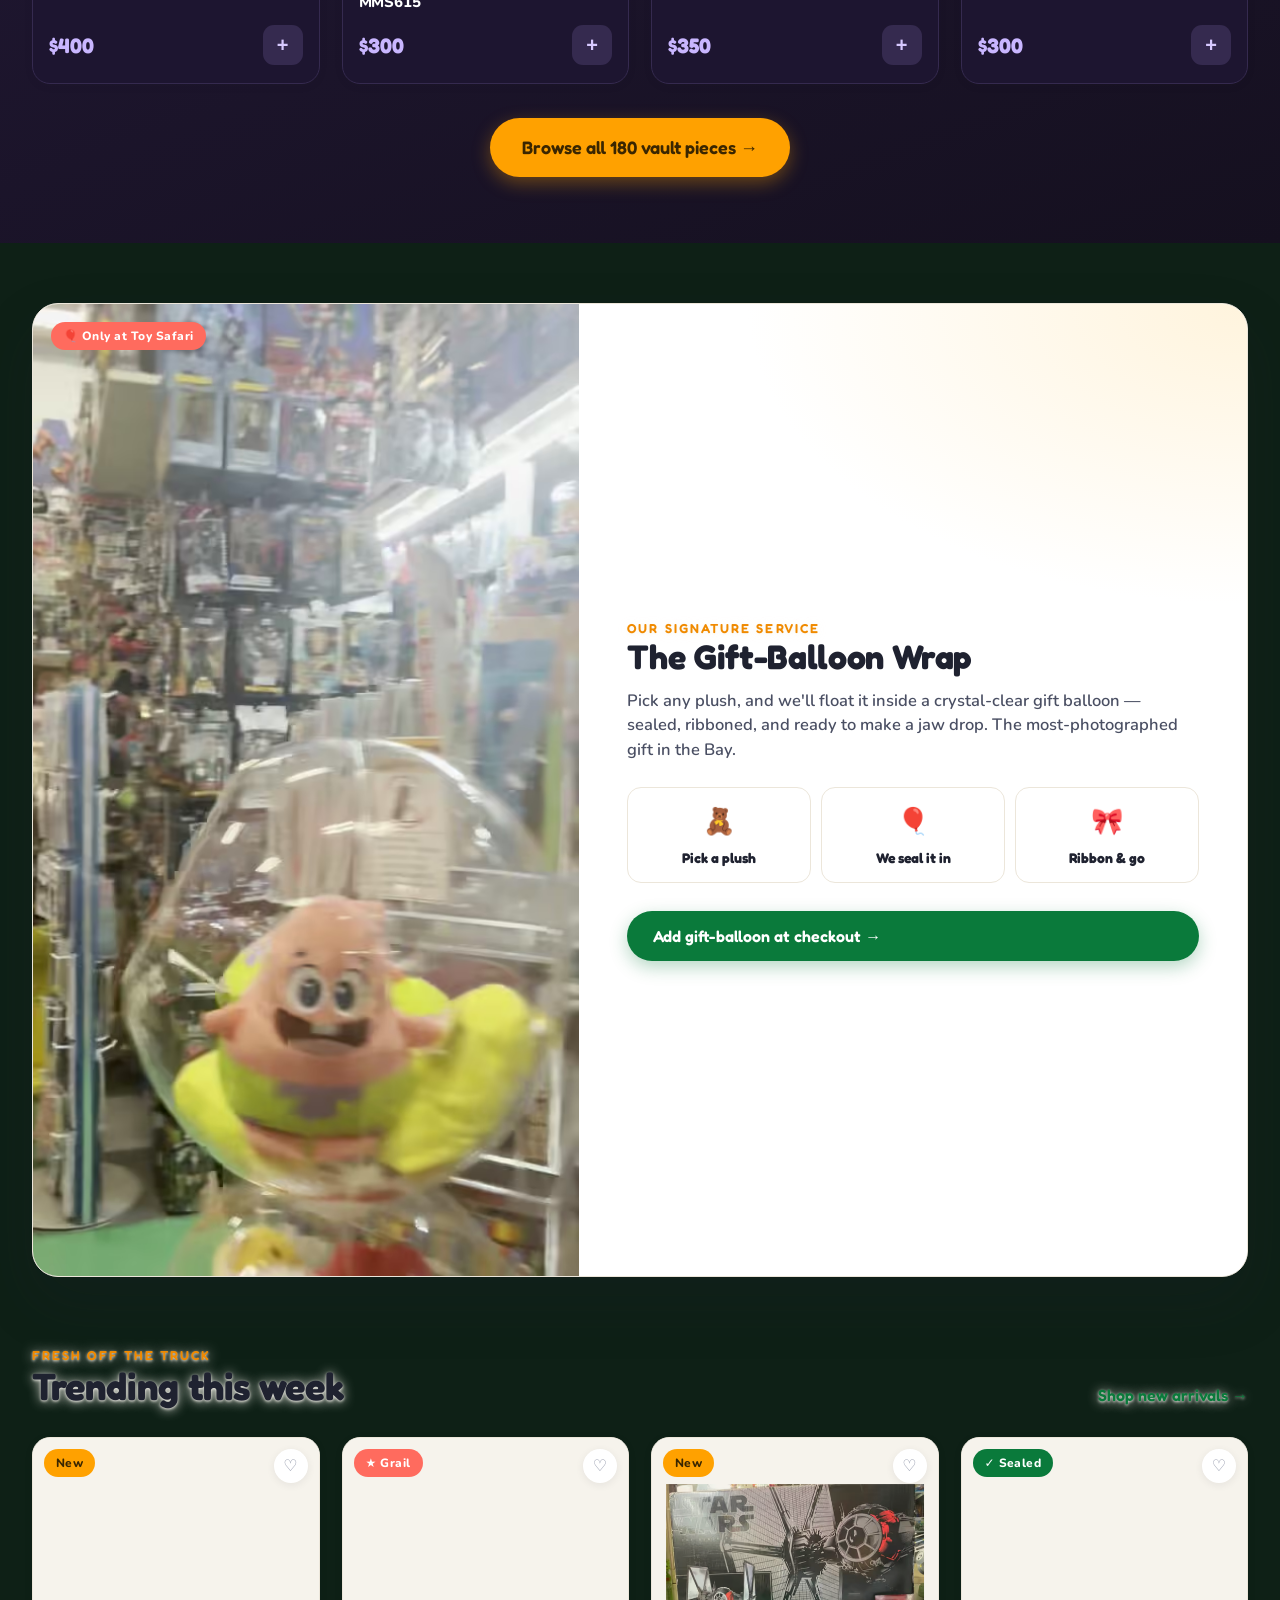
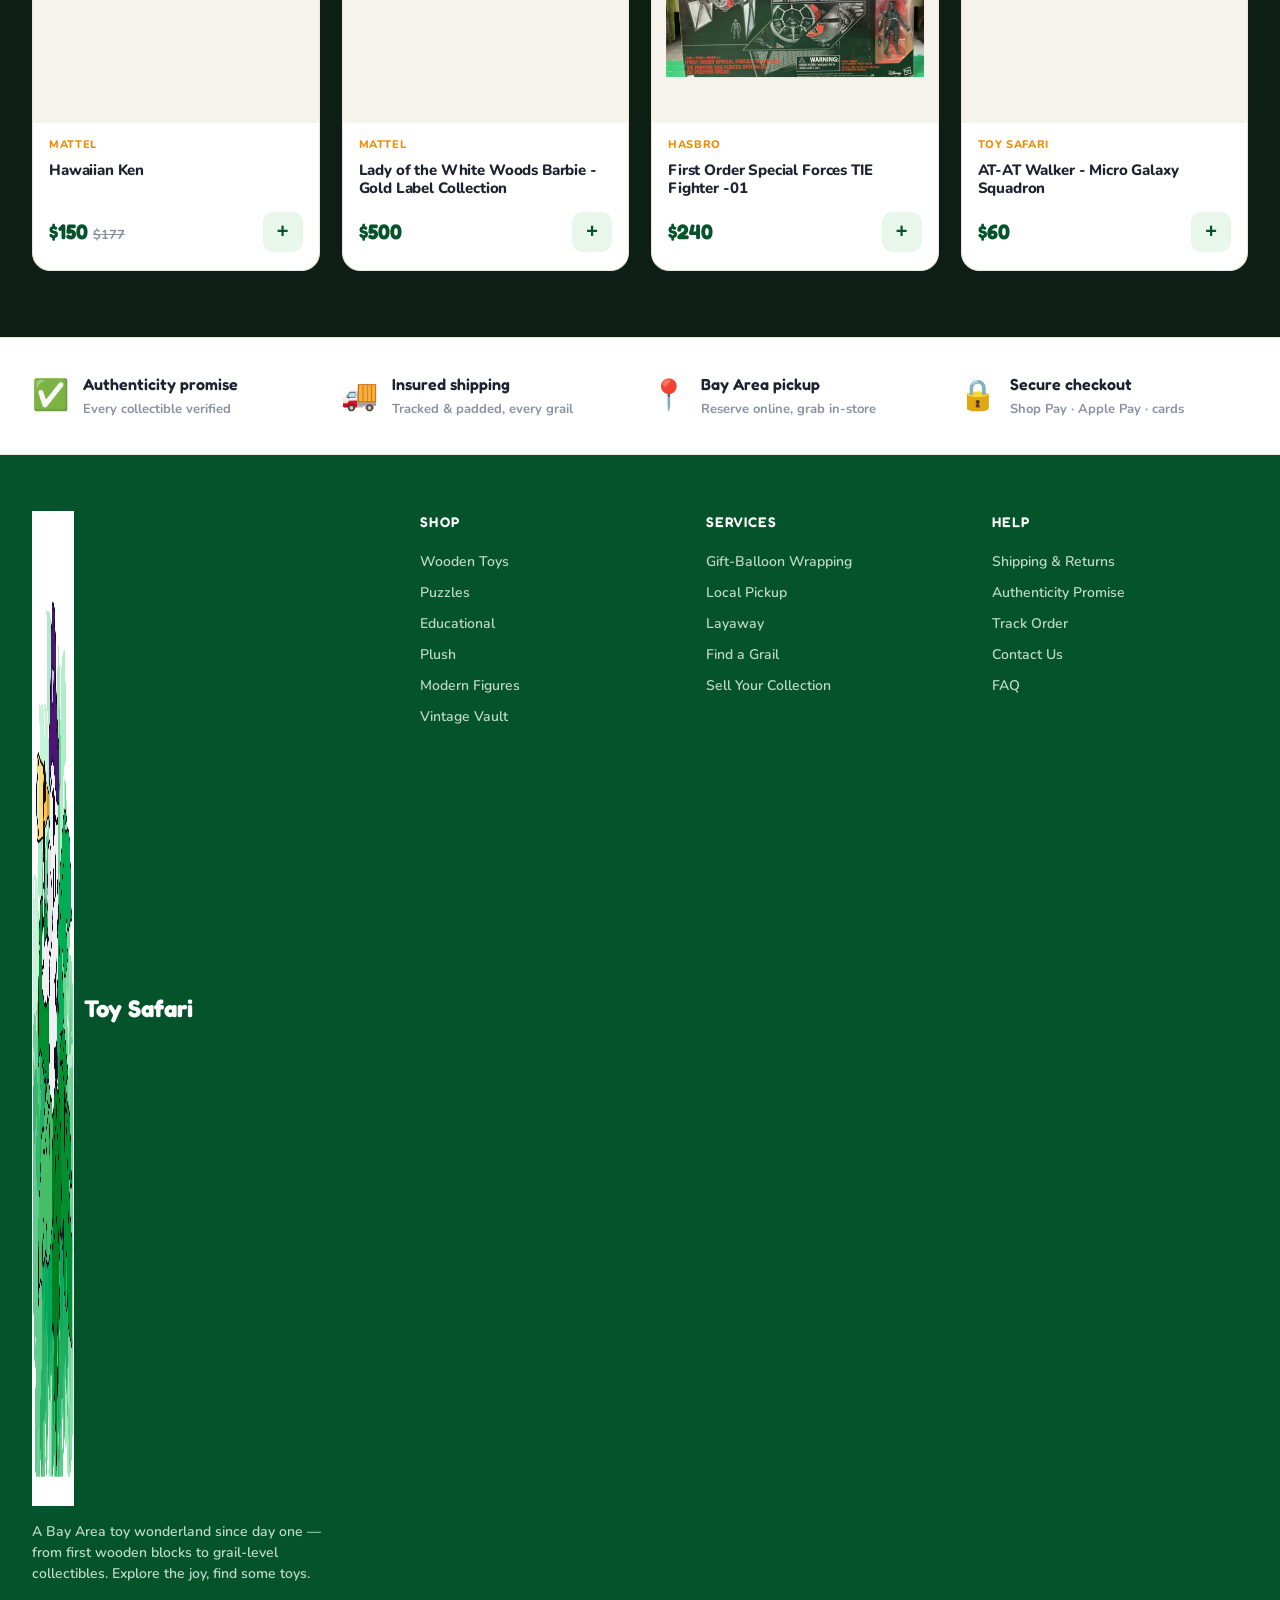
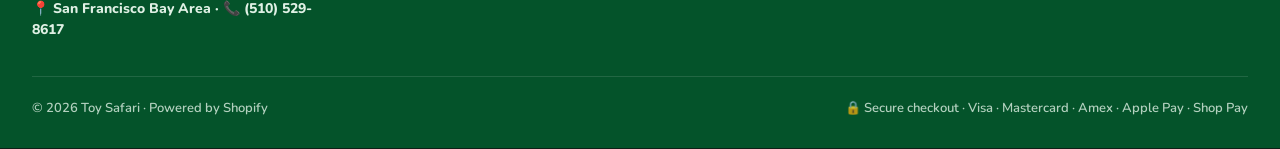
==== commit ea9da7b1: "fix(content): remove invented ratings, review counts and testimonials The public pitch showed social" ====
--- a/index.html
+++ b/index.html
@@ -7,7 +7,7 @@
 <meta name="apple-mobile-web-app-title" content="Toy Safari">
 <title>Toy Safari — Explore the joy, find some toys</title>
 <link rel="stylesheet" href="assets/css/safari.css"></head>
-<body class=""><div class="promo">🎉 Now showing <b>the whole store online</b> — 14 toy habitats, not just the cases &nbsp;·&nbsp; Free local pickup in the Bay Area &nbsp;·&nbsp; <b>Gift-balloon wrapping</b> available</div>
+<body class=""><div class="concept-strip" role="note">Concept preview — not Toy Safari's live store. Prices, stock and some imagery are illustrative.</div><div class="promo">🎉 Now showing <b>the whole store online</b> — 14 toy habitats, not just the cases &nbsp;·&nbsp; Free local pickup in the Bay Area &nbsp;·&nbsp; <b>Gift-balloon wrapping</b> available</div>
 <header class="hdr">
   <div class="wrap"><div class="hdr-row">
     <a class="brand" href="index.html"><video class="brand-mark" autoplay muted loop playsinline poster="assets/brand/logo-mark-poster.png" aria-label="Toy Safari"><source src="assets/brand/logo-mark.webm" type="video/webm"><source src="assets/brand/logo-mark.mp4" type="video/mp4"><picture><source type="image/avif" srcset="assets/brand/logo-mark-poster.avif"><source type="image/webp" srcset="assets/brand/logo-mark-poster.webp"><img width="240" height="226" decoding="async" loading="lazy" src="assets/brand/logo-mark-poster.png" alt="Toy Safari"></picture></video>
@@ -45,15 +45,10 @@
       <span class="eyebrow">🦓 Your Bay Area toy wonderland</span>
       <h1>Explore the joy,<br><em>find some toys.</em></h1>
       <p class="sub">From baby's first wooden blocks to grail-level collectibles — the whole store, finally online. Fourteen toy habitats. One safari.</p>
-      <span class="tag">🔭 14 habitats · 2,000+ toys in-store · 1 little zebra to guide you</span>
+      <span class="tag">🔭 14 habitats · 1 little zebra to guide you</span>
       <div class="hero-cta">
         <a class="btn btn-green btn-lg" href="category.html">Start exploring →</a>
         <a class="btn btn-ghost btn-lg" href="category.html">💎 Enter the Vintage Vault</a>
-      </div>
-      <div class="hero-stats">
-        <div class="s"><b>14</b><span>Toy habitats</span></div>
-        <div class="s"><b>2,000+</b><span>Toys & collectibles</span></div>
-        <div class="s"><b>4.9★</b><span>Local rating</span></div>
       </div>
     </div>
   </div></div>
@@ -127,7 +122,6 @@
   <div class="body">
     <div class="brand-line">Fat Brain Toy Co.</div>
     <h3>Pretendables Backyard Pizza Oven Set</h3>
-    <div class="stars"><span class="st">★★★★★</span> <span>5.0</span> <span style="color:var(--muted)">(214)</span></div>
     <div class="foot"><div class="price">$54.99</div><button class="add">+</button></div>
   </div></a><a class="card" href="product-new.html?p=maglev">
   <div class="ph"><picture><source type="image/avif" srcset="assets/img/stock/maglev.avif"><source type="image/webp" srcset="assets/img/stock/maglev.webp"><img width="1000" height="1000" decoding="async" loading="lazy" src="assets/img/stock/maglev.jpg" alt="KidzLabs Anti-Gravity Maglev Science Kit"></picture>
@@ -136,7 +130,6 @@
   <div class="body">
     <div class="brand-line">4M · KidzLabs</div>
     <h3>KidzLabs Anti-Gravity Maglev Science Kit</h3>
-    <div class="stars"><span class="st">★★★★★</span> <span>5.0</span> <span style="color:var(--muted)">(97)</span></div>
     <div class="foot"><div class="price">$19.99</div><button class="add">+</button></div>
   </div></a><a class="card" href="product-new.html?p=magnatiles">
   <div class="ph"><picture><source type="image/avif" srcset="assets/img/stock/magnatiles.avif"><source type="image/webp" srcset="assets/img/stock/magnatiles.webp"><img width="1280" height="1280" decoding="async" loading="lazy" src="assets/img/stock/magnatiles.jpg" alt="MAGNA-TILES Metropolis 110-Piece Set"></picture>
@@ -145,7 +138,6 @@
   <div class="body">
     <div class="brand-line">MAGNA-TILES</div>
     <h3>MAGNA-TILES Metropolis 110-Piece Set</h3>
-    <div class="stars"><span class="st">★★★★★</span> <span>5.0</span> <span style="color:var(--muted)">(1268)</span></div>
     <div class="foot"><div class="price">$129.99</div><button class="add">+</button></div>
   </div></a><a class="card" href="product-new.html?p=cashregister">
   <div class="ph"><picture><source type="image/avif" srcset="assets/img/stock/cashregister.avif"><source type="image/webp" srcset="assets/img/stock/cashregister.webp"><img width="400" height="400" decoding="async" loading="lazy" src="assets/img/stock/cashregister.jpg" alt="Pretend &amp; Play Calculator Cash Register (Pink)"></picture>
@@ -154,7 +146,6 @@
   <div class="body">
     <div class="brand-line">Learning Resources</div>
     <h3>Pretend &amp; Play Calculator Cash Register (Pink)</h3>
-    <div class="stars"><span class="st">★★★★★</span> <span>5.0</span> <span style="color:var(--muted)">(803)</span></div>
     <div class="foot"><div class="price">$34.99</div><button class="add">+</button></div>
   </div></a></div>
     <a class="ai-banner" href="ai-studio.html">
@@ -177,7 +168,6 @@
   <div class="body">
     <div class="brand-line">Vintage Vault</div>
     <h3>Commander Cody -MMS524</h3>
-    <div class="stars"><span class="st">★★★★★</span> <span>5.0</span></div>
     <div class="foot"><div class="price">$400</div><button class="add">+</button></div>
   </div></a><a class="card" href="product.html">
   <div class="ph"><picture><source type="image/avif" srcset="assets/img/products/8508853d335a9d.avif"><source type="image/webp" srcset="assets/img/products/8508853d335a9d.webp"><img width="500" height="750" decoding="async" loading="lazy" src="assets/img/products/8508853d335a9d.jpg" alt="Stormtrooper Chrome Version - MMS615"></picture>
@@ -185,7 +175,6 @@
   <div class="body">
     <div class="brand-line">Hot Toys</div>
     <h3>Stormtrooper Chrome Version - MMS615</h3>
-    <div class="stars"><span class="st">★★★★★</span> <span>5.0</span></div>
     <div class="foot"><div class="price">$300</div><button class="add">+</button></div>
   </div></a><a class="card" href="product.html">
   <div class="ph"><picture><source type="image/avif" srcset="assets/img/products/1c2c57e0a02935.avif"><source type="image/webp" srcset="assets/img/products/1c2c57e0a02935.webp"><img width="500" height="750" decoding="async" loading="lazy" src="assets/img/products/1c2c57e0a02935.jpg" alt="Cad Bane - TMS079"></picture>
@@ -193,7 +182,6 @@
   <div class="body">
     <div class="brand-line">Hot Toys</div>
     <h3>Cad Bane - TMS079</h3>
-    <div class="stars"><span class="st">★★★★★</span> <span>5.0</span></div>
     <div class="foot"><div class="price">$350</div><button class="add">+</button></div>
   </div></a><a class="card" href="product.html">
   <div class="ph"><picture><source type="image/avif" srcset="assets/img/products/b2600d1cba7292.avif"><source type="image/webp" srcset="assets/img/products/b2600d1cba7292.webp"><img width="500" height="750" decoding="async" loading="lazy" src="assets/img/products/b2600d1cba7292.jpg" alt="Captain Rex - TMS018"></picture>
@@ -201,7 +189,6 @@
   <div class="body">
     <div class="brand-line">Vintage Vault</div>
     <h3>Captain Rex - TMS018</h3>
-    <div class="stars"><span class="st">★★★★★</span> <span>5.0</span></div>
     <div class="foot"><div class="price">$300</div><button class="add">+</button></div>
   </div></a></div>
     <div style="text-align:center;margin-top:34px"><a class="btn btn-amber btn-lg" href="category.html">Browse all 180 vault pieces →</a></div>
@@ -239,7 +226,6 @@
   <div class="body">
     <div class="brand-line">Mattel</div>
     <h3>Hawaiian Ken</h3>
-    <div class="stars"><span class="st">★★★★★</span> <span>5.0</span> <span style="color:var(--muted)">(134)</span></div>
     <div class="foot"><div class="price">$150<s>$177</s></div><button class="add">+</button></div>
   </div></a><a class="card" href="product.html">
   <div class="ph"><picture><source type="image/avif" srcset="assets/img/products/8d41a2e0ba7d45.avif"><source type="image/webp" srcset="assets/img/products/8d41a2e0ba7d45.webp"><img width="500" height="700" decoding="async" src="assets/img/products/8d41a2e0ba7d45.jpg" alt="Lady of the White Woods Barbie - Gold Label Collection" loading="eager"></picture>
@@ -248,7 +234,6 @@
   <div class="body">
     <div class="brand-line">Mattel</div>
     <h3>Lady of the White Woods Barbie - Gold Label Collection</h3>
-    <div class="stars"><span class="st">★★★★★</span> <span>5.0</span> <span style="color:var(--muted)">(7)</span></div>
     <div class="foot"><div class="price">$500</div><button class="add">+</button></div>
   </div></a><a class="card" href="product.html">
   <div class="ph"><picture><source type="image/avif" srcset="assets/img/products/cca737f421800c.avif"><source type="image/webp" srcset="assets/img/products/cca737f421800c.webp"><img width="500" height="375" decoding="async" src="assets/img/products/cca737f421800c.jpg" alt="First Order Special Forces TIE Fighter -01" loading="eager"></picture>
@@ -257,7 +242,6 @@
   <div class="body">
     <div class="brand-line">Hasbro</div>
     <h3>First Order Special Forces TIE Fighter -01</h3>
-    <div class="stars"><span class="st">★★★★★</span> <span>5.0</span> <span style="color:var(--muted)">(78)</span></div>
     <div class="foot"><div class="price">$240</div><button class="add">+</button></div>
   </div></a><a class="card" href="product.html">
   <div class="ph"><picture><source type="image/avif" srcset="assets/img/products/8af839d1a062a3.avif"><source type="image/webp" srcset="assets/img/products/8af839d1a062a3.webp"><img width="500" height="667" decoding="async" src="assets/img/products/8af839d1a062a3.jpg" alt="AT-AT Walker - Micro Galaxy Squadron" loading="eager"></picture>
@@ -266,7 +250,6 @@
   <div class="body">
     <div class="brand-line">Toy Safari</div>
     <h3>AT-AT Walker - Micro Galaxy Squadron</h3>
-    <div class="stars"><span class="st">★★★★★</span> <span>5.0</span> <span style="color:var(--muted)">(91)</span></div>
     <div class="foot"><div class="price">$60</div><button class="add">+</button></div>
   </div></a></div>
   </div>
@@ -279,13 +262,6 @@
   <div class="t"><span class="e">🔒</span><div><b>Secure checkout</b><span>Shop Pay · Apple Pay · cards</span></div></div>
 </div></div></section>
 
-<section class="sec"><div class="wrap">
-  <div class="sec-head"><div><span class="eyebrow">Loved locally</span><h2>4.9 stars from real collectors</h2></div></div>
-  <div class="revs"><div class="rev"><div class="st">★★★★★</div><p>“The new site finally shows everything they actually carry. Found a wooden train set AND a signed Ahsoka in one order.”</p>
-      <div class="who"><div class="av">M</div><div><b>Marcus T.</b><span>Verified buyer · Oakland</span></div></div></div><div class="rev"><div class="st">★★★★★</div><p>“Described the condition perfectly — the figure arrived exactly as pictured, sealed and mint. This is how you sell collectibles.”</p>
-      <div class="who"><div class="av">P</div><div><b>Priya N.</b><span>Verified buyer · San Jose</span></div></div></div><div class="rev"><div class="st">★★★★★</div><p>“Did the gift-balloon wrap for my niece&#x27;s birthday. She screamed. Best toy store in the Bay, full stop.”</p>
-      <div class="who"><div class="av">D</div><div><b>Dana R.</b><span>Verified buyer · Berkeley</span></div></div></div></div>
-</div></section>
 <footer class="ft"><div class="wrap">
       <div class="ft-grid">
         <div><div class="name"><picture><source type="image/avif" srcset="assets/img/zebra.avif"><source type="image/webp" srcset="assets/img/zebra.webp"><img width="1080" height="996" decoding="async" loading="lazy" src="assets/img/zebra.png"></picture>Toy Safari</div>
--- a/assets/css/safari.css
+++ b/assets/css/safari.css
@@ -685,3 +685,6 @@
   .ai-banner .aib-cta{width:100%;text-align:center}
   .ai-banner b{font-size:17px}
 }
+
+/* Concept-preview disclosure: what on this mockup is illustrative (prices, stock, some imagery). */
+.concept-strip{background:var(--ink);color:#fff;font:700 13px/1.4 'Nunito',system-ui,sans-serif;text-align:center;padding:7px 14px}
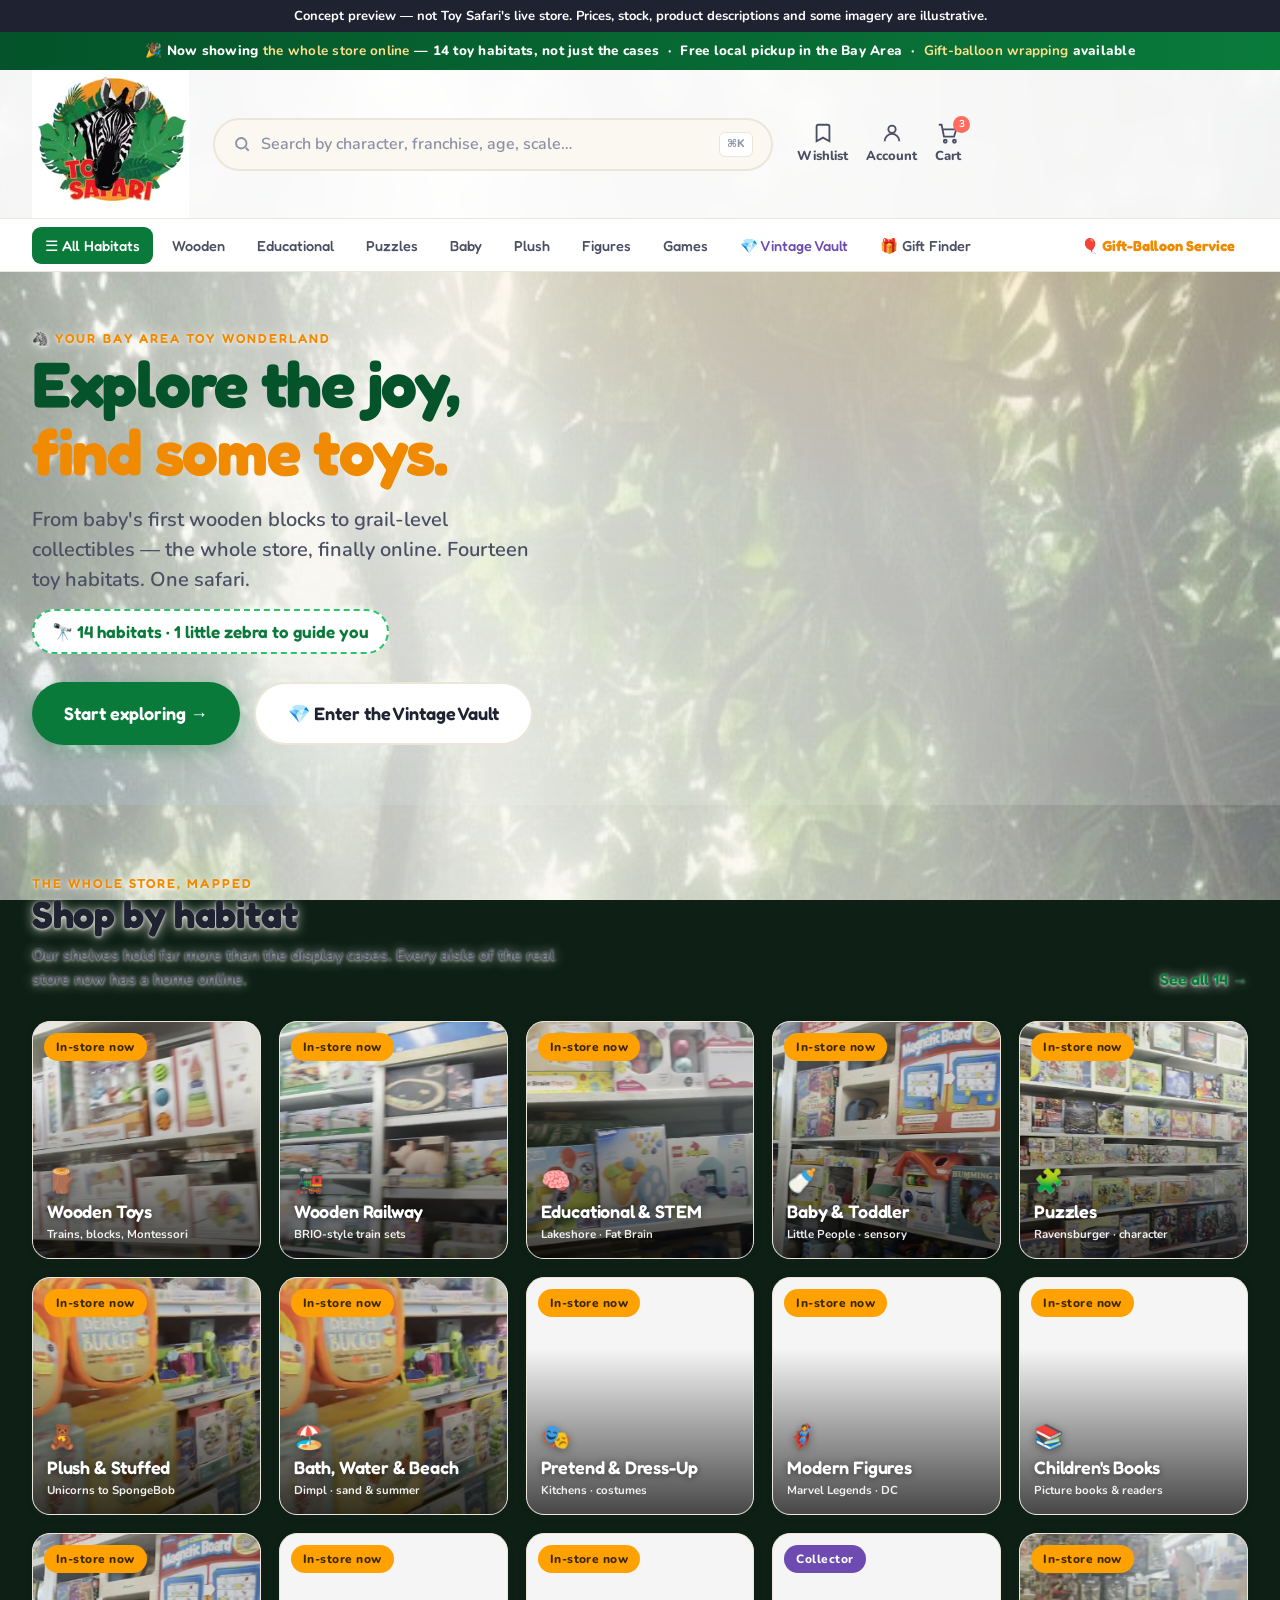
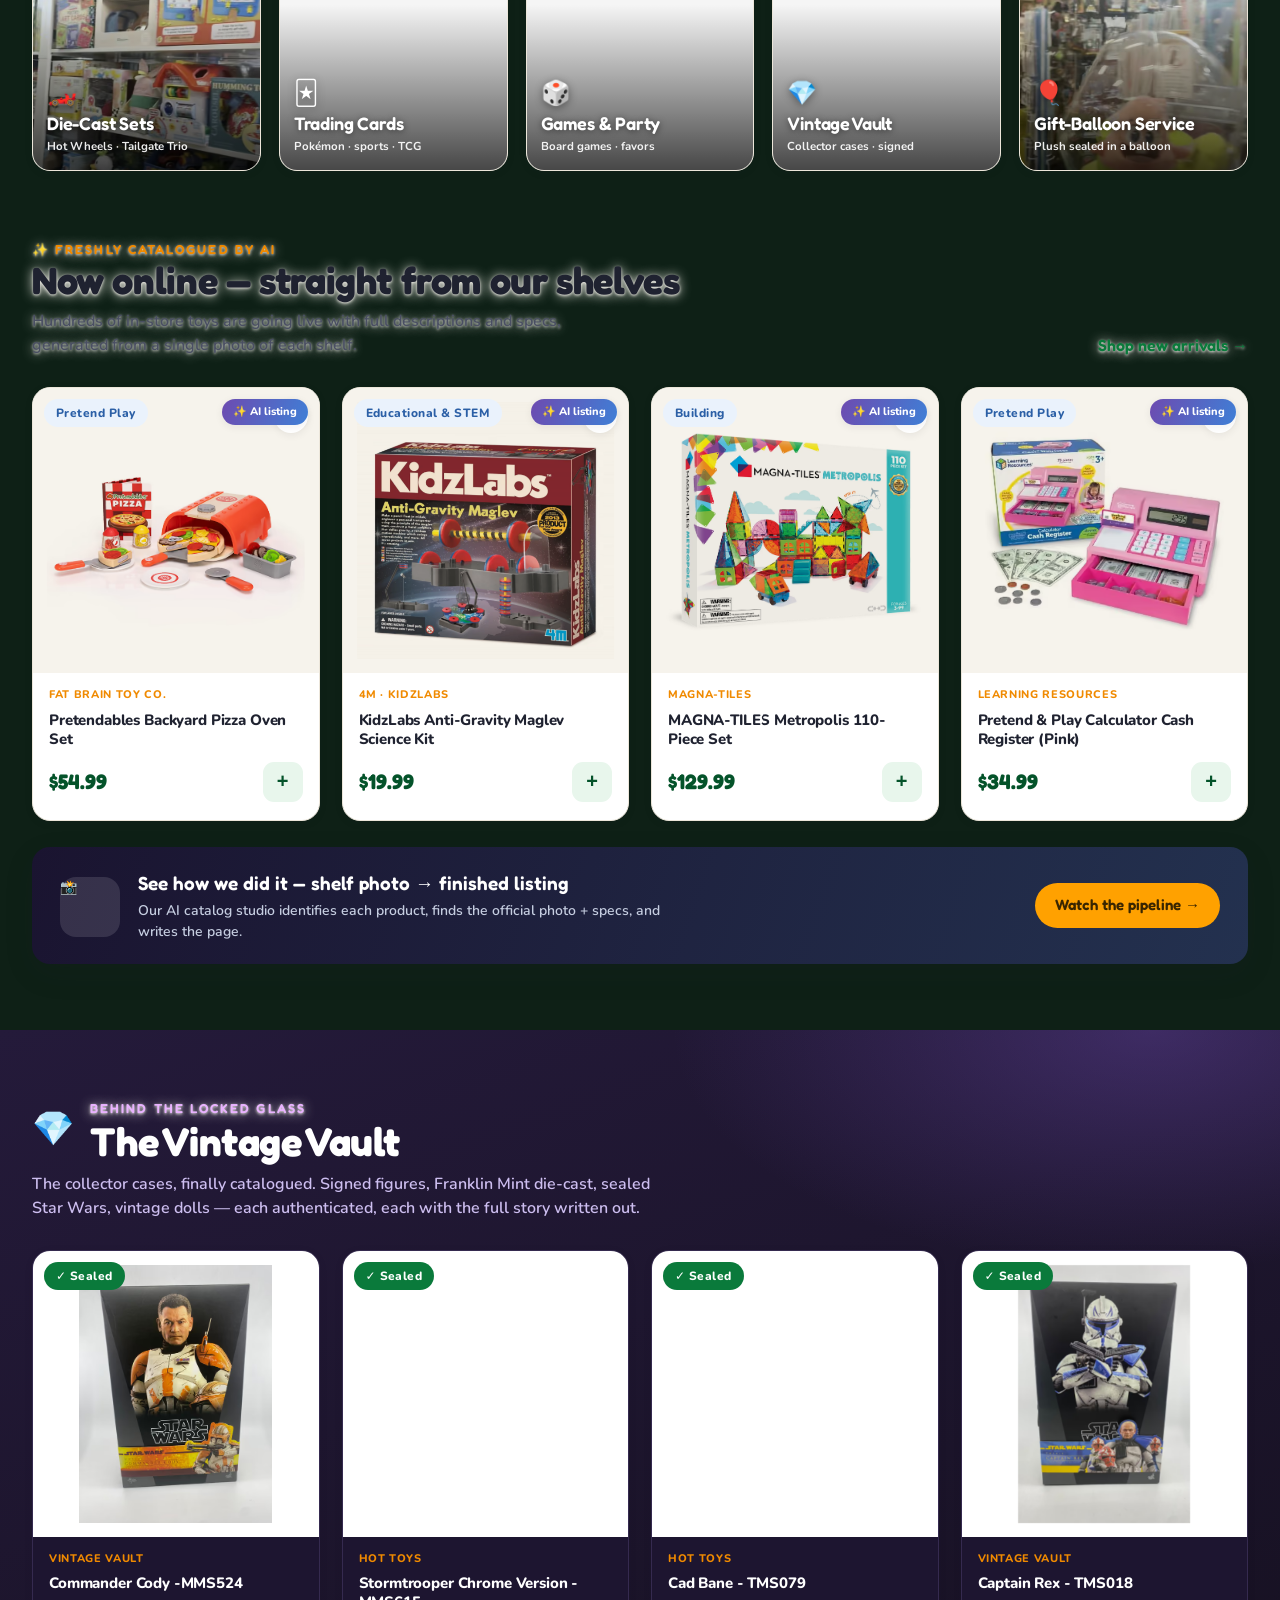
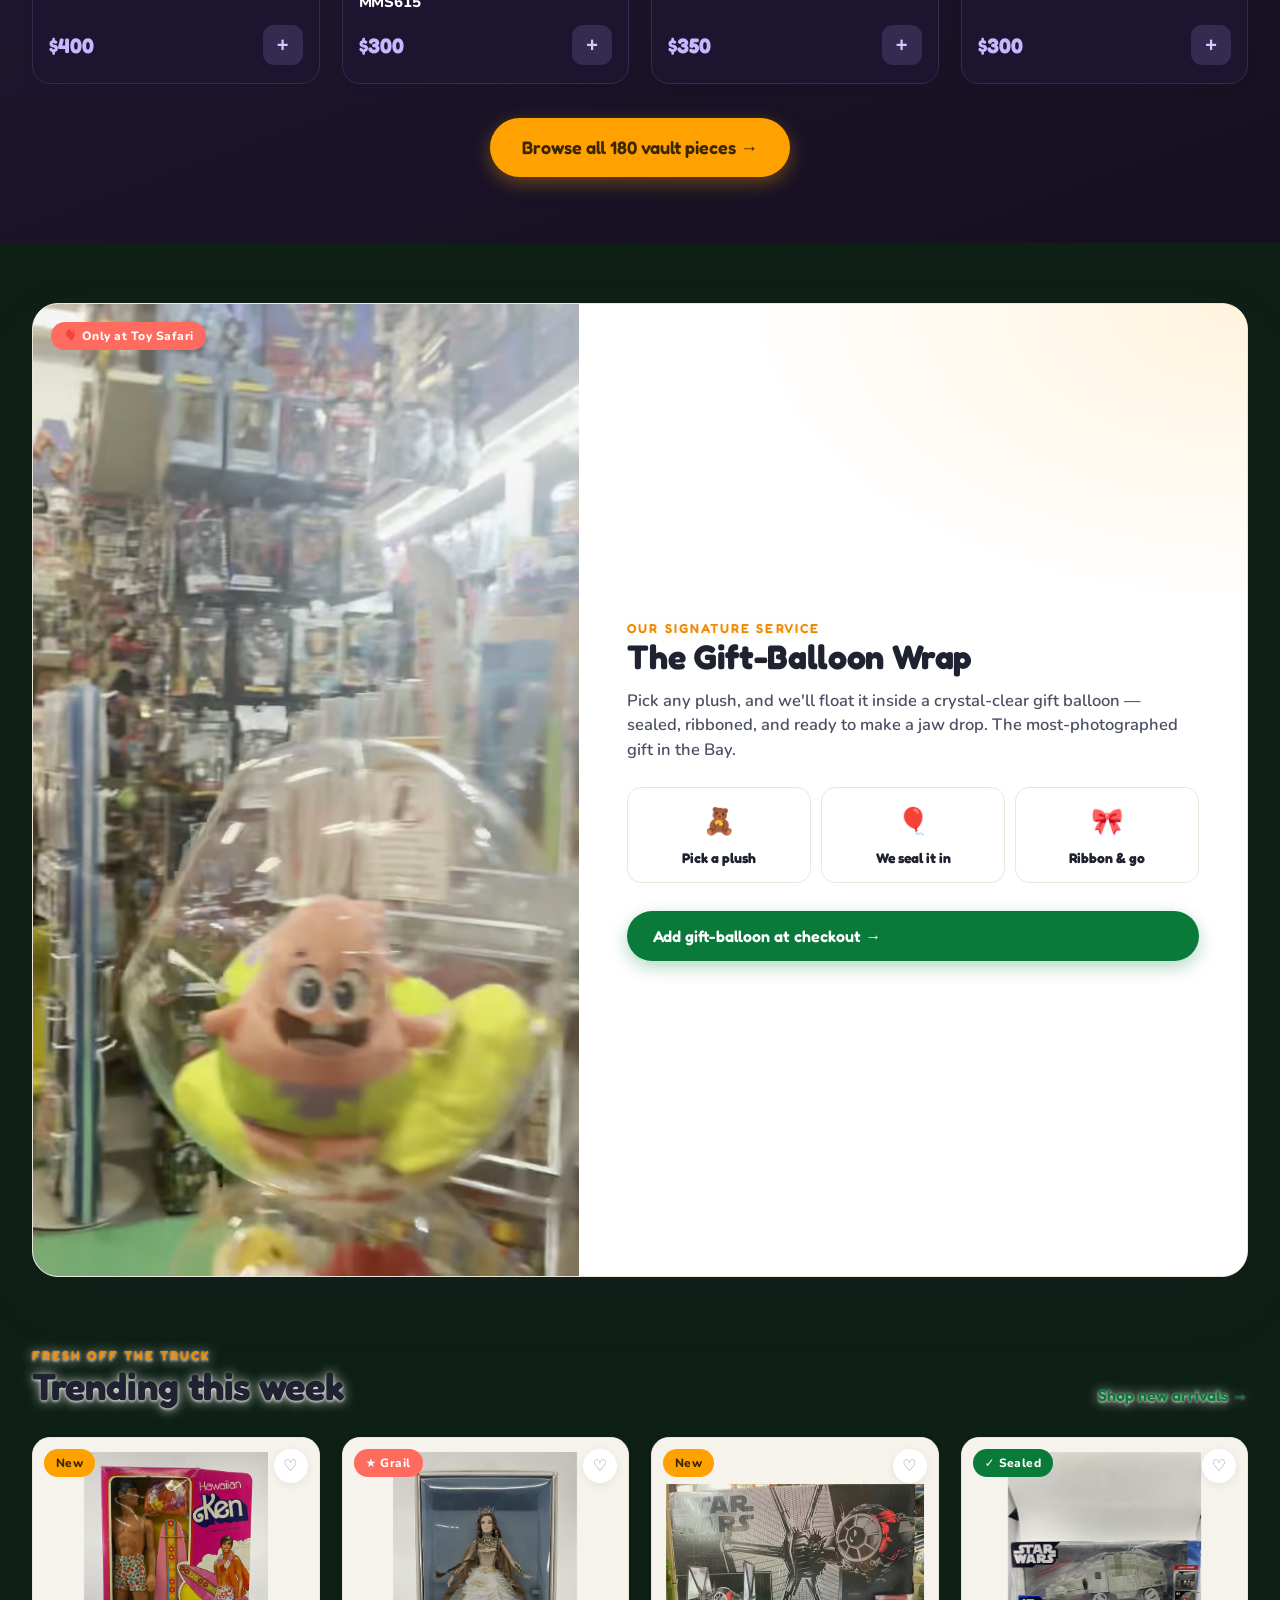
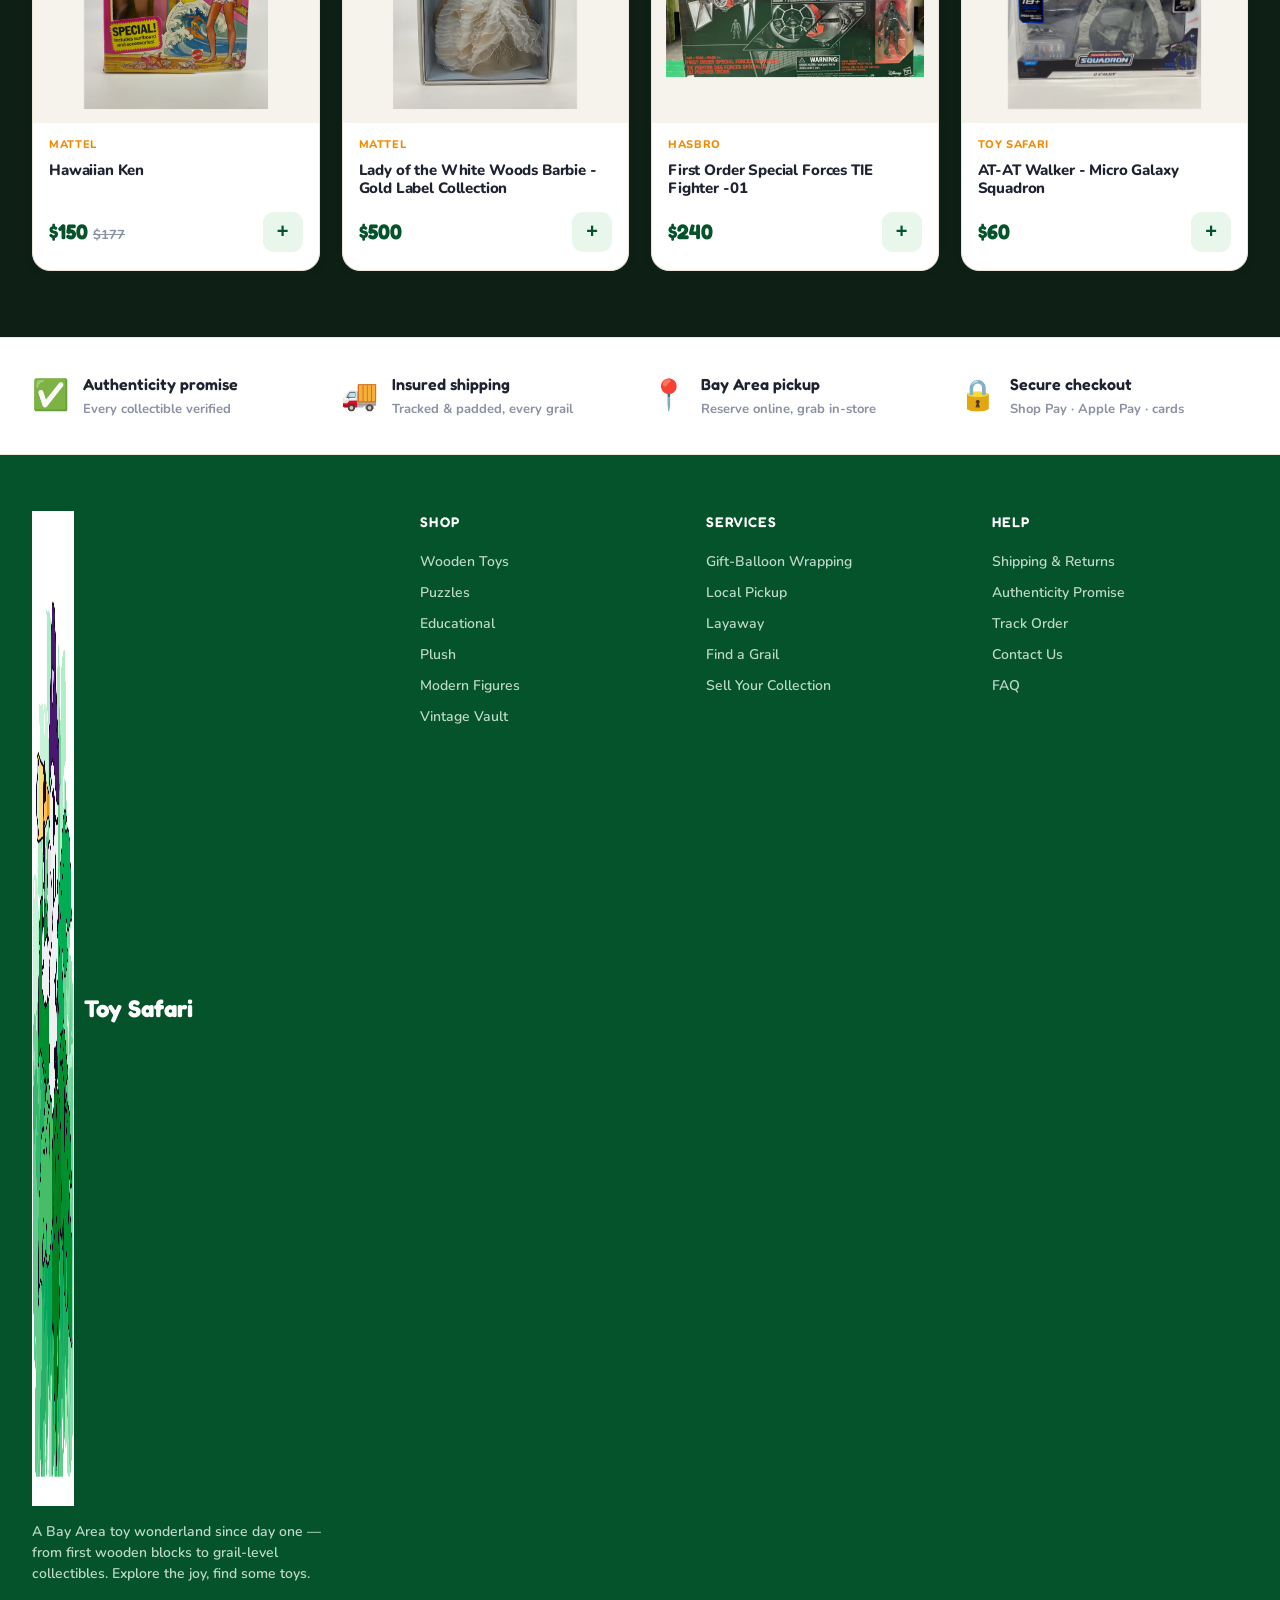
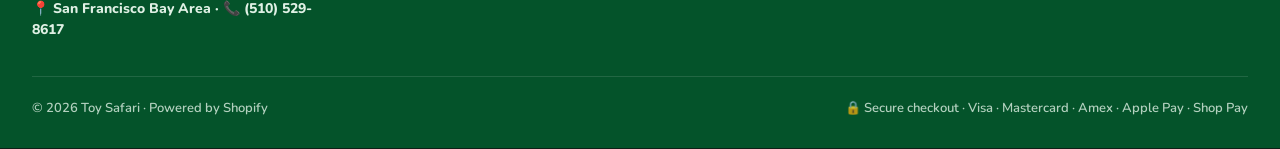
==== commit 130fbbd9: "fix(content): remove invented counts + deck COA claim; strip discloses descriptions Applies merritt'" ====
--- a/index.html
+++ b/index.html
@@ -7,7 +7,7 @@
 <meta name="apple-mobile-web-app-title" content="Toy Safari">
 <title>Toy Safari — Explore the joy, find some toys</title>
 <link rel="stylesheet" href="assets/css/safari.css"></head>
-<body class=""><div class="concept-strip" role="note">Concept preview — not Toy Safari's live store. Prices, stock and some imagery are illustrative.</div><div class="promo">🎉 Now showing <b>the whole store online</b> — 14 toy habitats, not just the cases &nbsp;·&nbsp; Free local pickup in the Bay Area &nbsp;·&nbsp; <b>Gift-balloon wrapping</b> available</div>
+<body class=""><div class="concept-strip" role="note">Concept preview — not Toy Safari's live store. Prices, stock, product descriptions and some imagery are illustrative.</div><div class="promo">🎉 Now showing <b>the whole store online</b> — 14 toy habitats, not just the cases &nbsp;·&nbsp; Free local pickup in the Bay Area &nbsp;·&nbsp; <b>Gift-balloon wrapping</b> available</div>
 <header class="hdr">
   <div class="wrap"><div class="hdr-row">
     <a class="brand" href="index.html"><video class="brand-mark" autoplay muted loop playsinline poster="assets/brand/logo-mark-poster.png" aria-label="Toy Safari"><source src="assets/brand/logo-mark.webm" type="video/webm"><source src="assets/brand/logo-mark.mp4" type="video/mp4"><picture><source type="image/avif" srcset="assets/brand/logo-mark-poster.avif"><source type="image/webp" srcset="assets/brand/logo-mark-poster.webp"><img width="240" height="226" decoding="async" loading="lazy" src="assets/brand/logo-mark-poster.png" alt="Toy Safari"></picture></video>
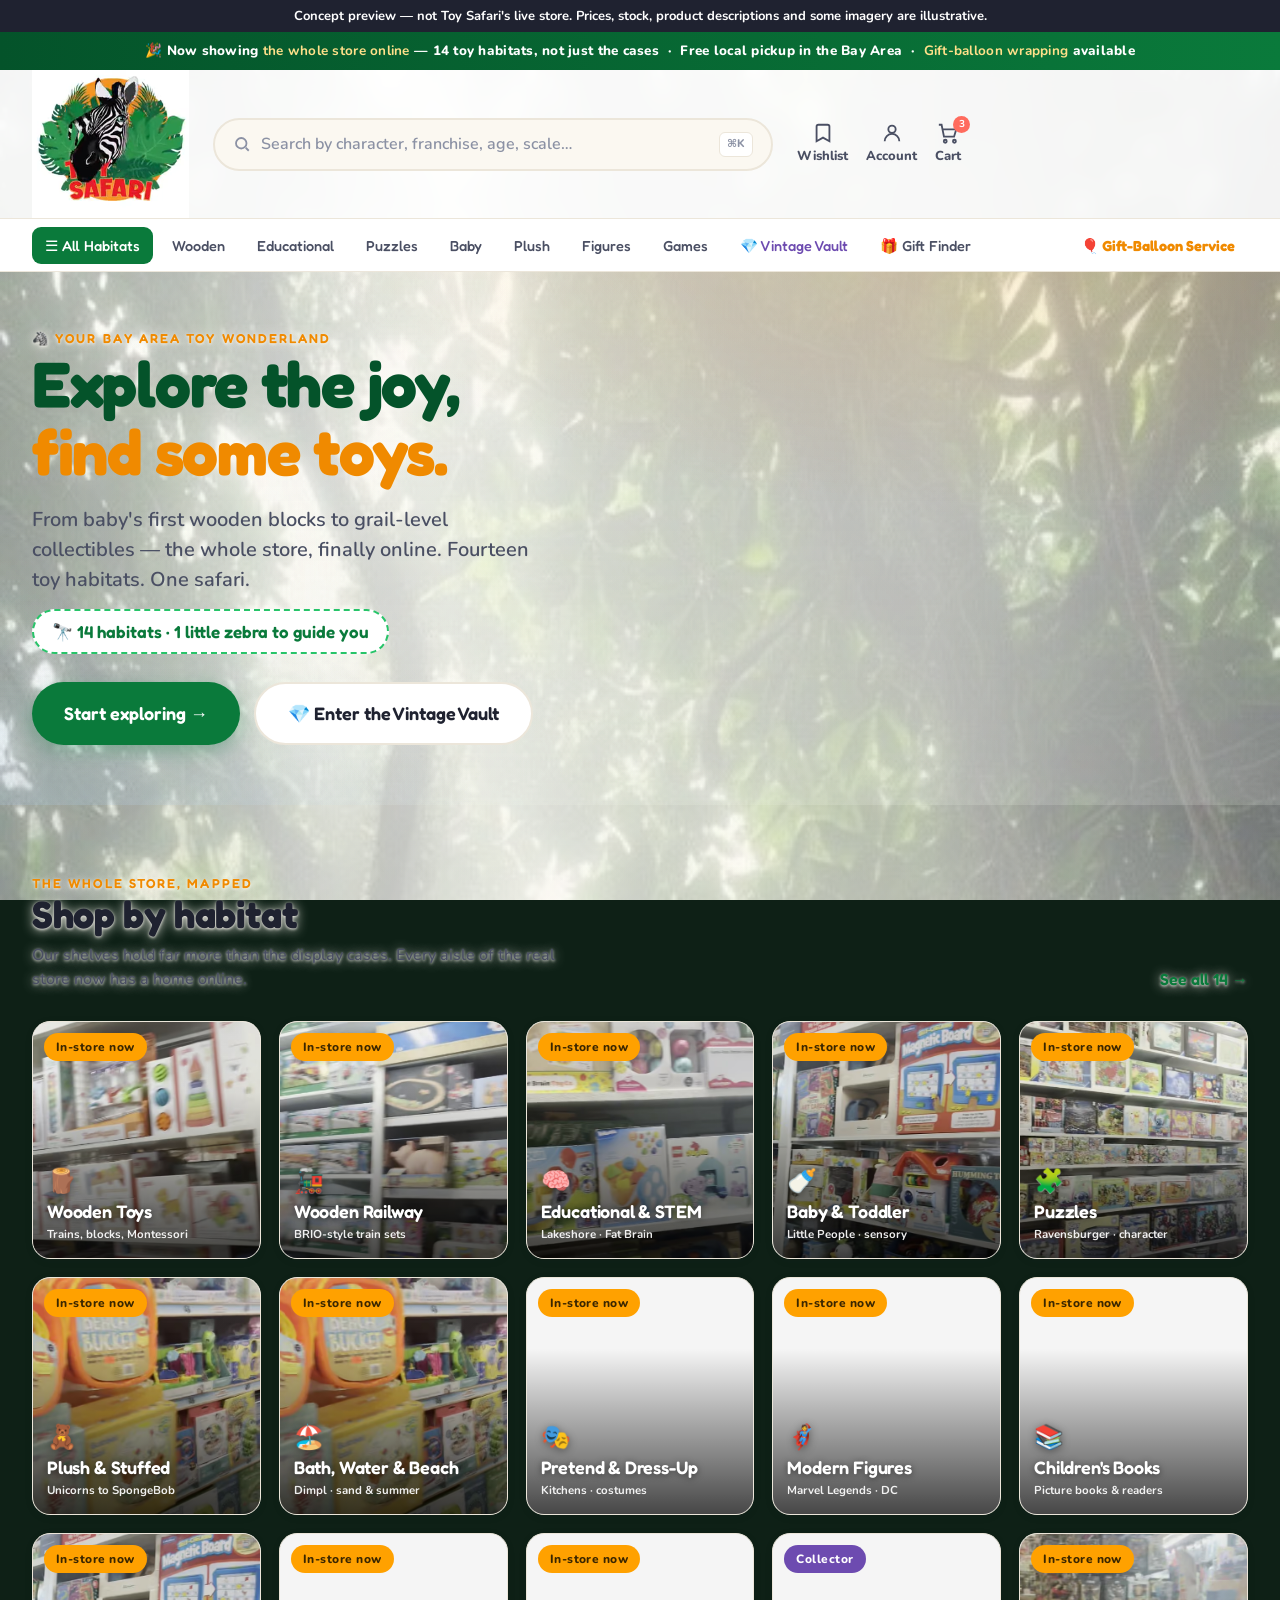
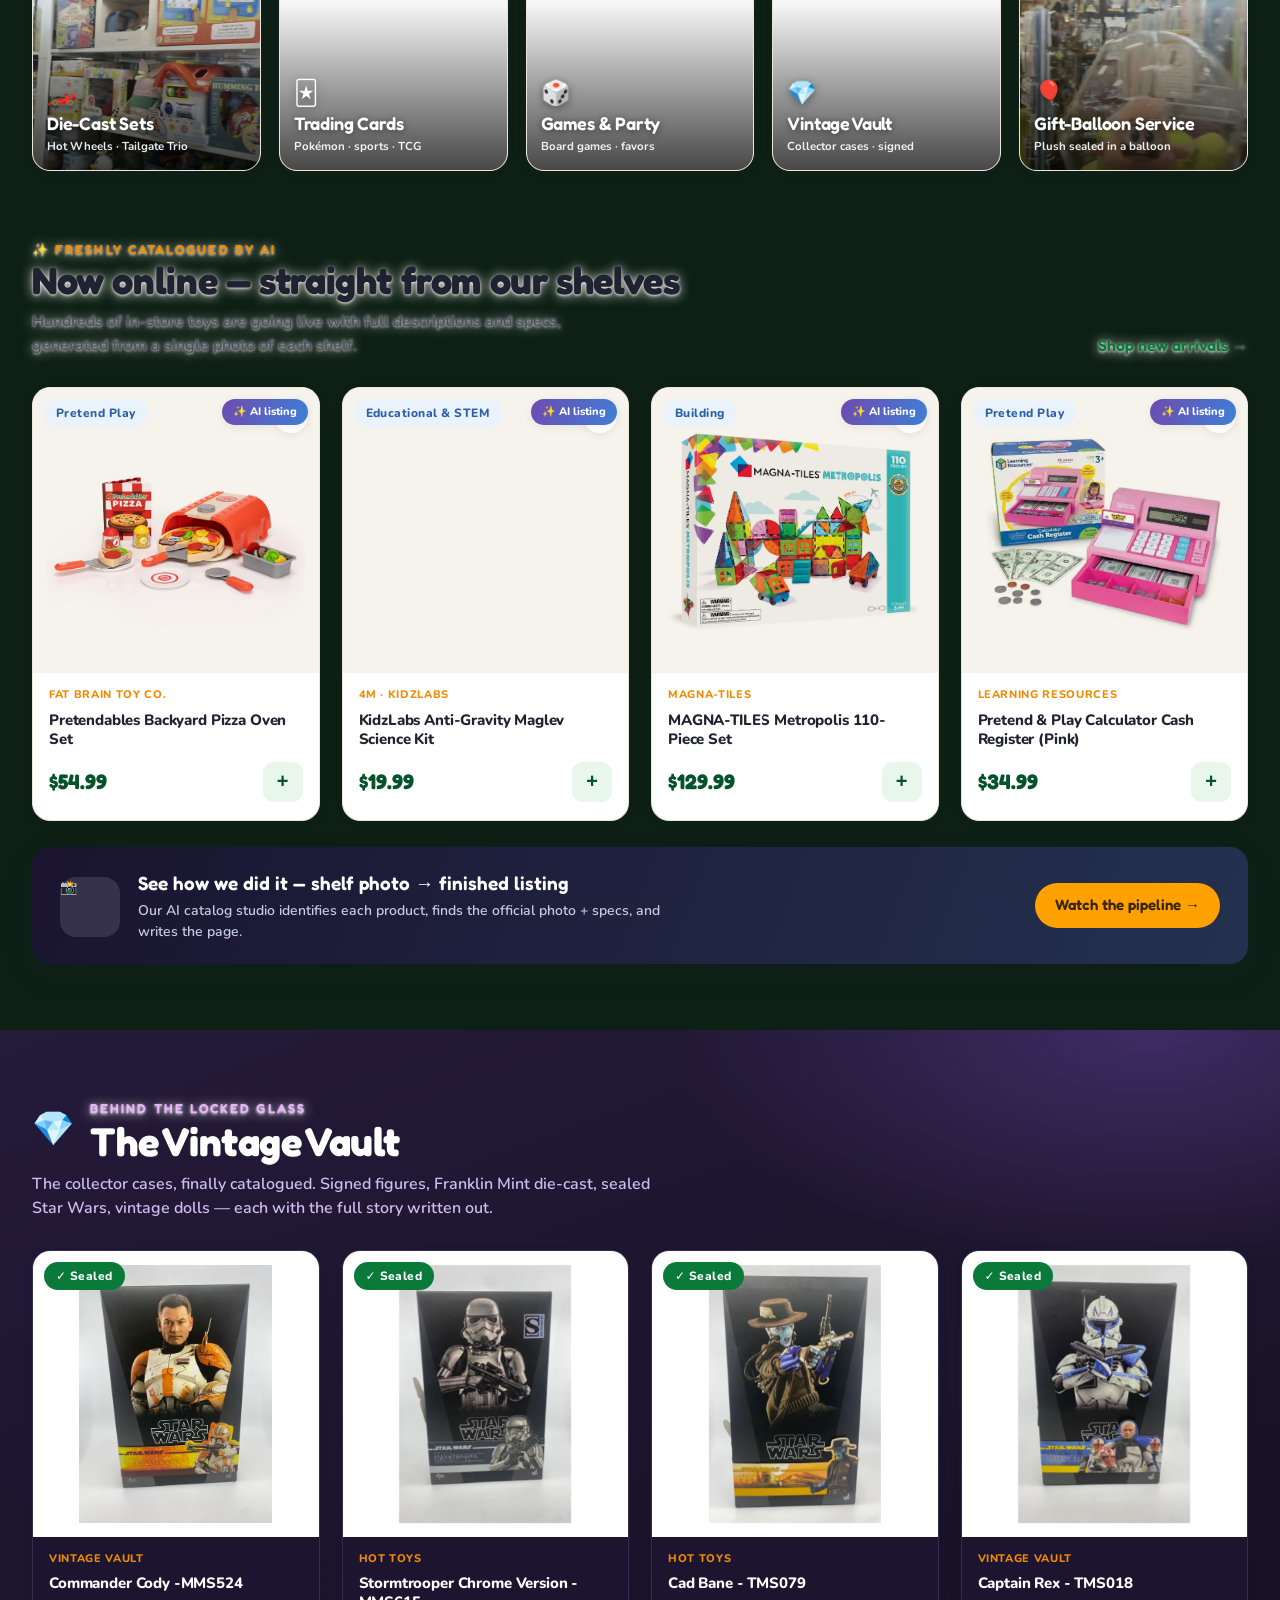
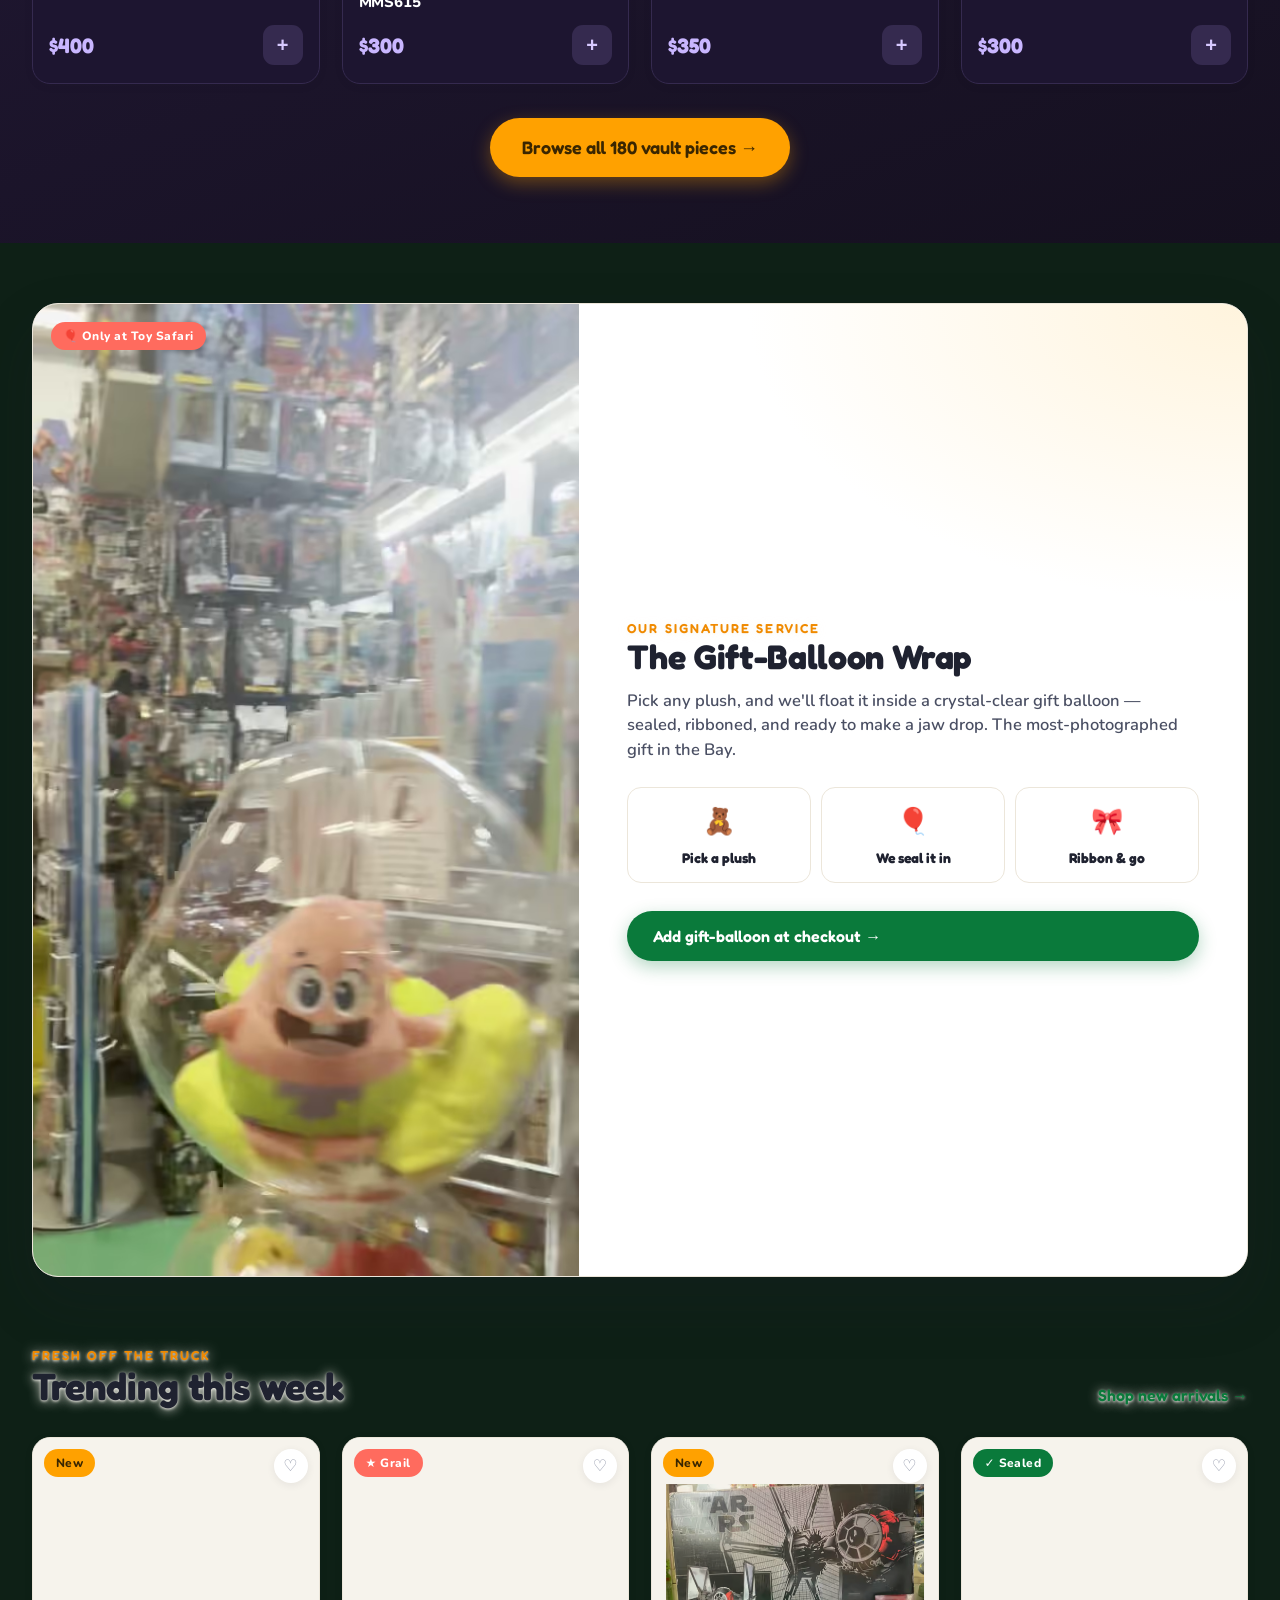
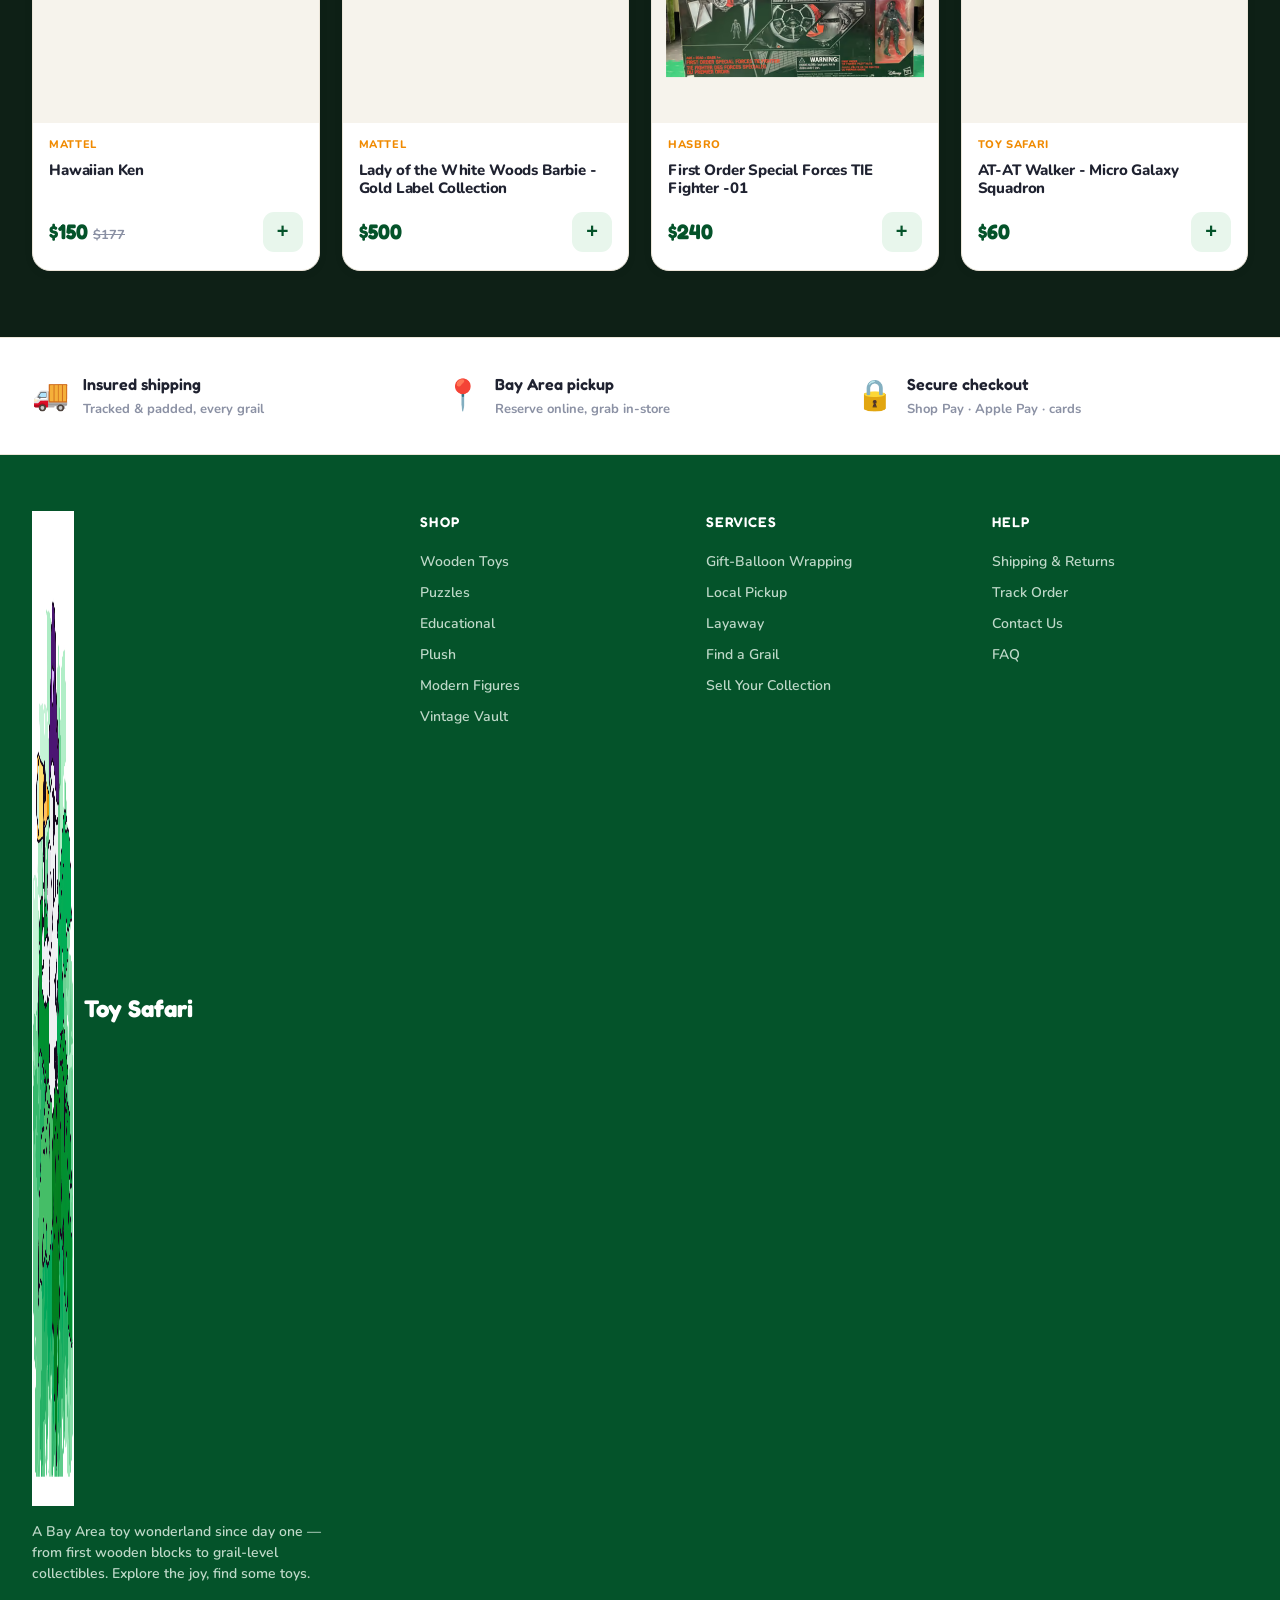
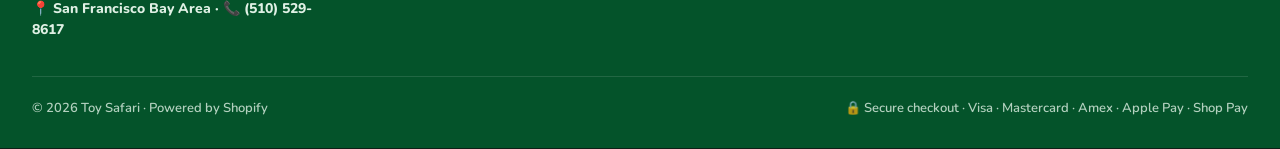
==== commit f5cab7ff: "fix(content): remove remaining authenticity guarantees made in the client's name Addresses the gate'" ====
--- a/index.html
+++ b/index.html
@@ -161,7 +161,7 @@
     <div class="vault-head"><span class="gem">💎</span><div>
       <span class="eyebrow" style="color:#e9b3ff">Behind the locked glass</span>
       <h2>The Vintage Vault</h2></div></div>
-    <p class="vsub">The collector cases, finally catalogued. Signed figures, Franklin Mint die-cast, sealed Star Wars, vintage dolls — each authenticated, each with the full story written out.</p>
+    <p class="vsub">The collector cases, finally catalogued. Signed figures, Franklin Mint die-cast, sealed Star Wars, vintage dolls — each with the full story written out.</p>
     <div class="grid" style="margin-top:30px"><a class="card" href="product.html">
   <div class="ph"><picture><source type="image/avif" srcset="assets/img/products/60beb1449034e0.avif"><source type="image/webp" srcset="assets/img/products/60beb1449034e0.webp"><img width="500" height="667" decoding="async" loading="lazy" src="assets/img/products/60beb1449034e0.jpg" alt="Commander Cody -MMS524"></picture>
     <div class="badges"><span class="pill b-seal">✓ Sealed</span></div></div>
@@ -256,7 +256,6 @@
 </section>
 
 <section class="trust"><div class="wrap"><div class="trust-row">
-  <div class="t"><span class="e">✅</span><div><b>Authenticity promise</b><span>Every collectible verified</span></div></div>
   <div class="t"><span class="e">🚚</span><div><b>Insured shipping</b><span>Tracked & padded, every grail</span></div></div>
   <div class="t"><span class="e">📍</span><div><b>Bay Area pickup</b><span>Reserve online, grab in-store</span></div></div>
   <div class="t"><span class="e">🔒</span><div><b>Secure checkout</b><span>Shop Pay · Apple Pay · cards</span></div></div>
@@ -267,7 +266,7 @@
         <div><div class="name"><picture><source type="image/avif" srcset="assets/img/zebra.avif"><source type="image/webp" srcset="assets/img/zebra.webp"><img width="1080" height="996" decoding="async" loading="lazy" src="assets/img/zebra.png"></picture>Toy Safari</div>
           <p>A Bay Area toy wonderland since day one — from first wooden blocks to grail-level collectibles. Explore the joy, find some toys.</p>
           <p style="opacity:1;font-weight:800;margin-top:14px">📍 San Francisco Bay Area · 📞 (510) 529-8617</p></div>
-        <div><h6>Shop</h6><a href="#">Wooden Toys</a><a href="#">Puzzles</a><a href="#">Educational</a><a href="#">Plush</a><a href="#">Modern Figures</a><a href="#">Vintage Vault</a></div><div><h6>Services</h6><a href="#">Gift-Balloon Wrapping</a><a href="#">Local Pickup</a><a href="#">Layaway</a><a href="#">Find a Grail</a><a href="#">Sell Your Collection</a></div><div><h6>Help</h6><a href="#">Shipping & Returns</a><a href="#">Authenticity Promise</a><a href="#">Track Order</a><a href="#">Contact Us</a><a href="#">FAQ</a></div>
+        <div><h6>Shop</h6><a href="#">Wooden Toys</a><a href="#">Puzzles</a><a href="#">Educational</a><a href="#">Plush</a><a href="#">Modern Figures</a><a href="#">Vintage Vault</a></div><div><h6>Services</h6><a href="#">Gift-Balloon Wrapping</a><a href="#">Local Pickup</a><a href="#">Layaway</a><a href="#">Find a Grail</a><a href="#">Sell Your Collection</a></div><div><h6>Help</h6><a href="#">Shipping & Returns</a><a href="#">Track Order</a><a href="#">Contact Us</a><a href="#">FAQ</a></div>
       </div>
       <div class="ft-bot"><span>© 2026 Toy Safari · Powered by Shopify</span>
         <span>🔒 Secure checkout · Visa · Mastercard · Amex · Apple Pay · Shop Pay</span></div>
--- a/assets/css/safari.css
+++ b/assets/css/safari.css
@@ -213,7 +213,7 @@
 
 /* ---------- trust strip ---------- */
 .trust{background:#fff;border-top:1px solid var(--line);border-bottom:1px solid var(--line)}
-.trust-row{display:grid;grid-template-columns:repeat(4,1fr);gap:20px;padding:34px 0}
+.trust-row{display:grid;grid-template-columns:repeat(3,1fr);gap:20px;padding:34px 0}
 .trust .t{display:flex;gap:14px;align-items:center}
 .trust .t .e{font-size:30px}
 .trust .t b{font-family:'Fredoka';font-weight:600;font-size:16px;display:block}
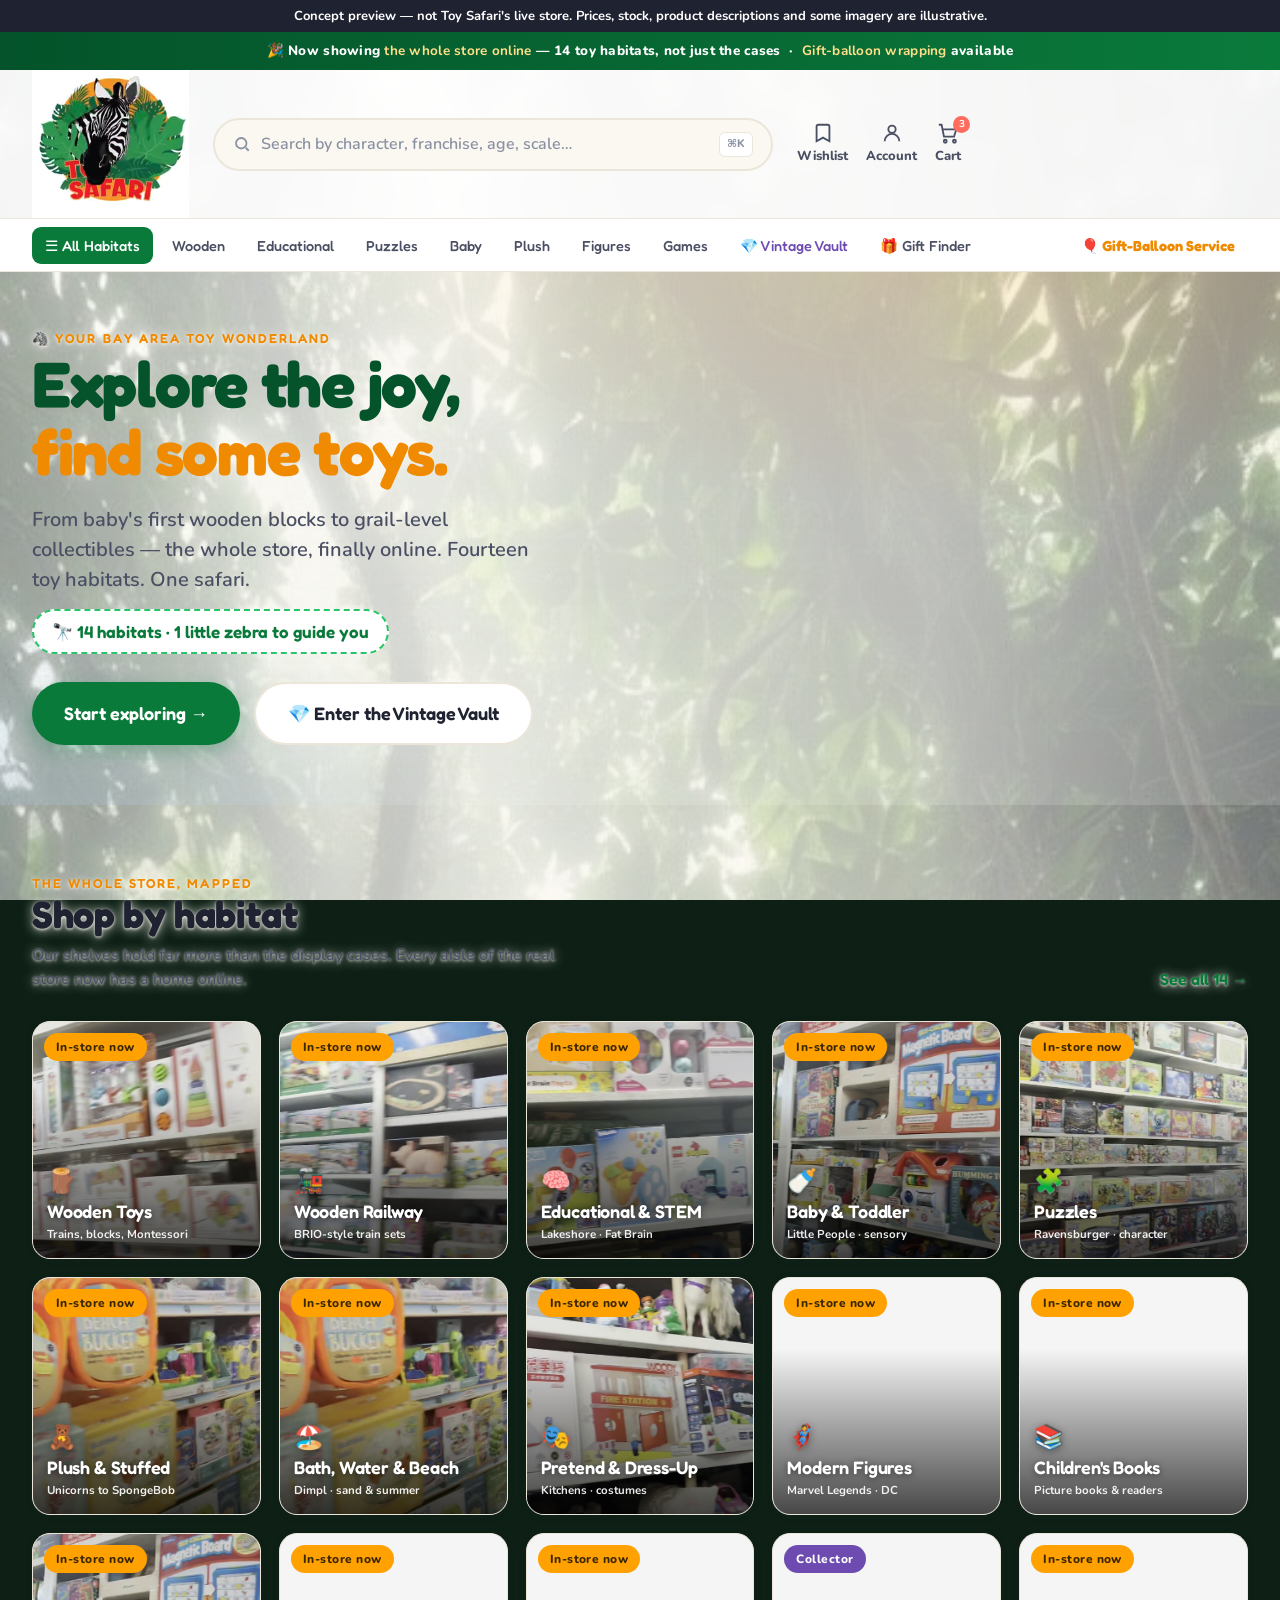
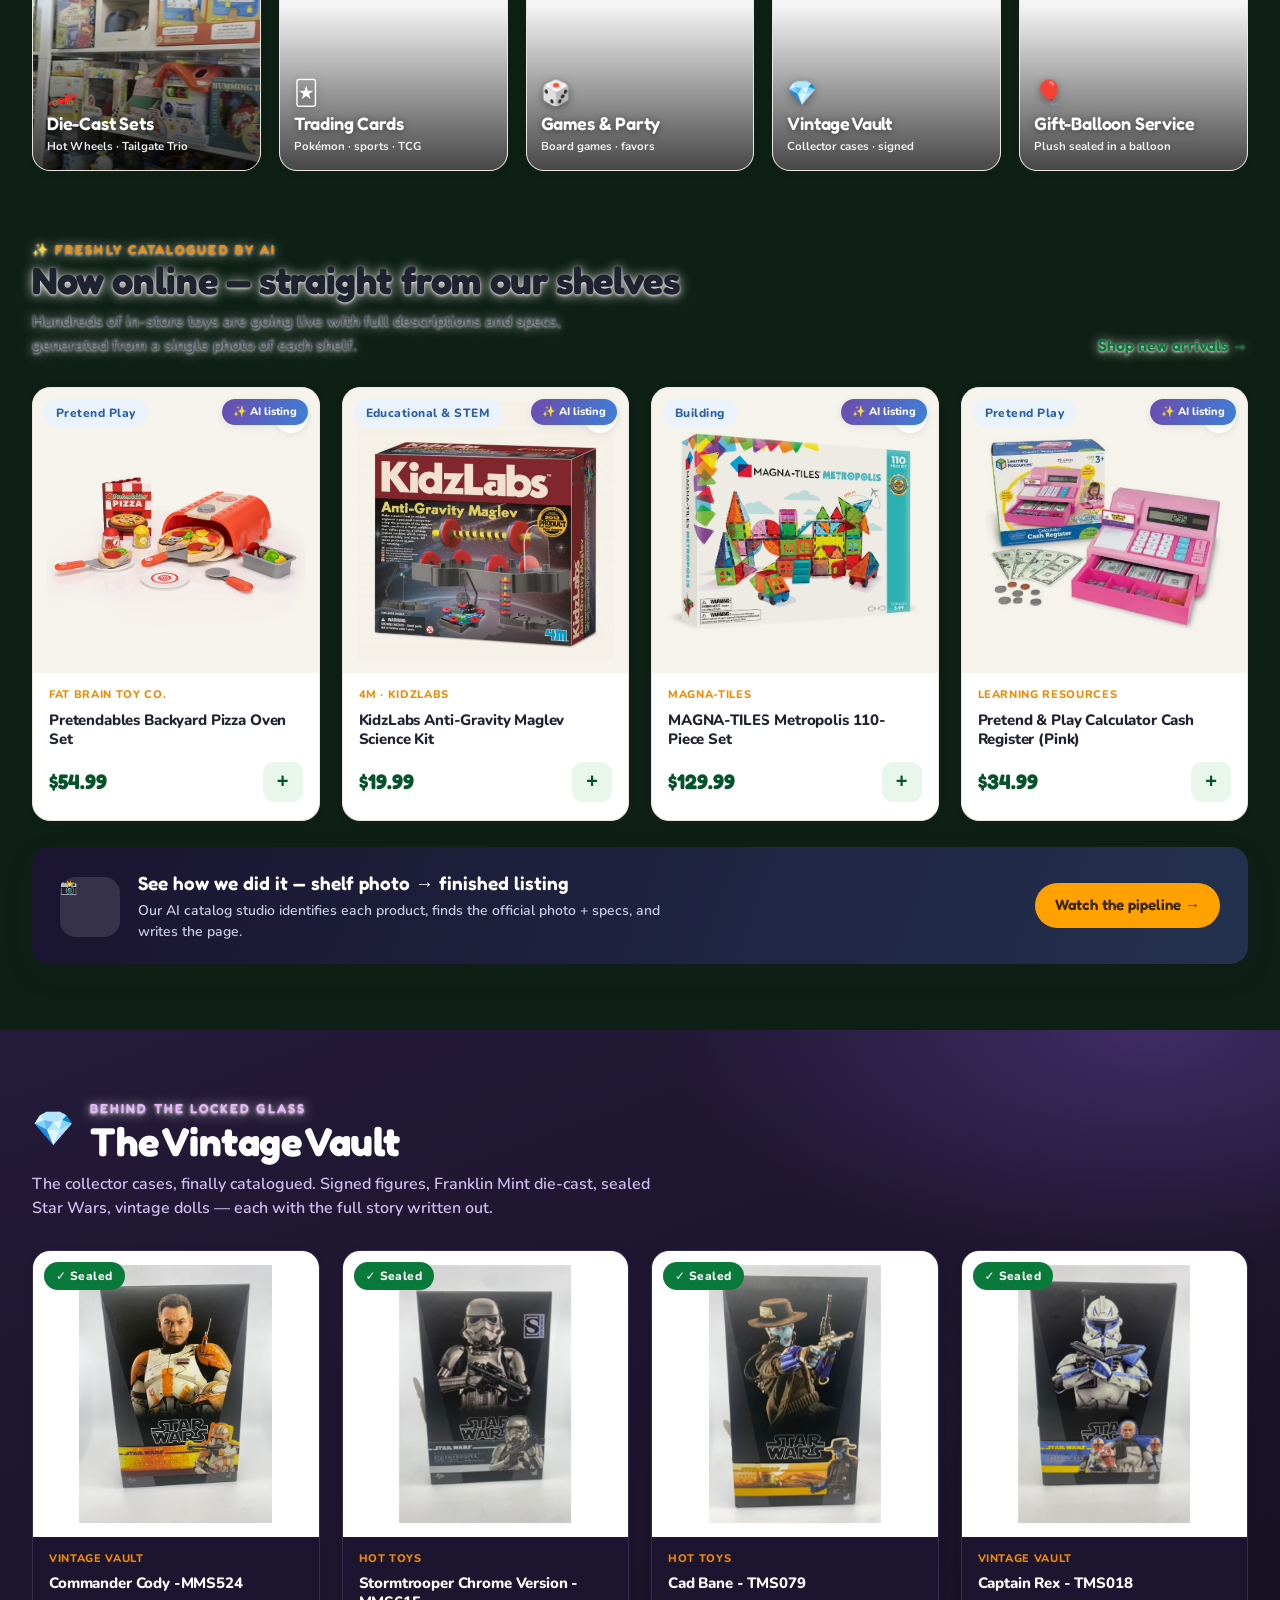
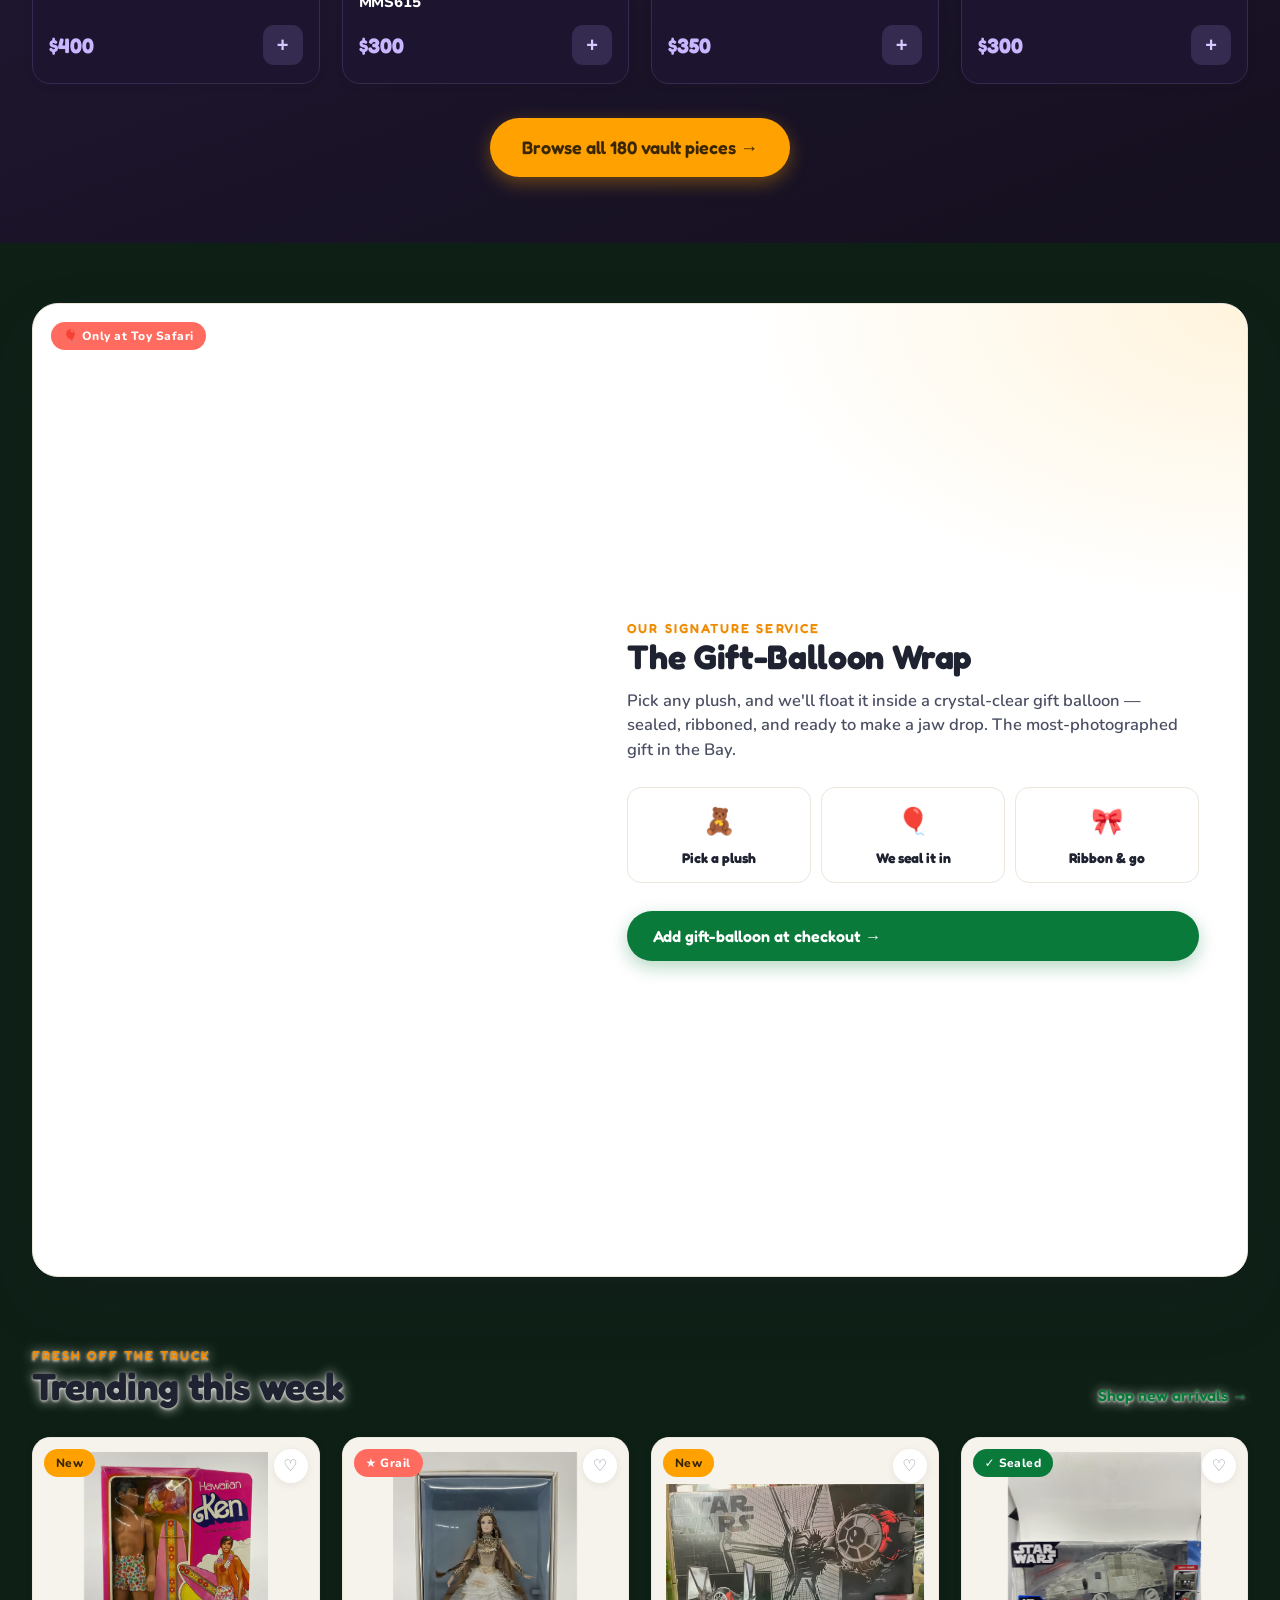
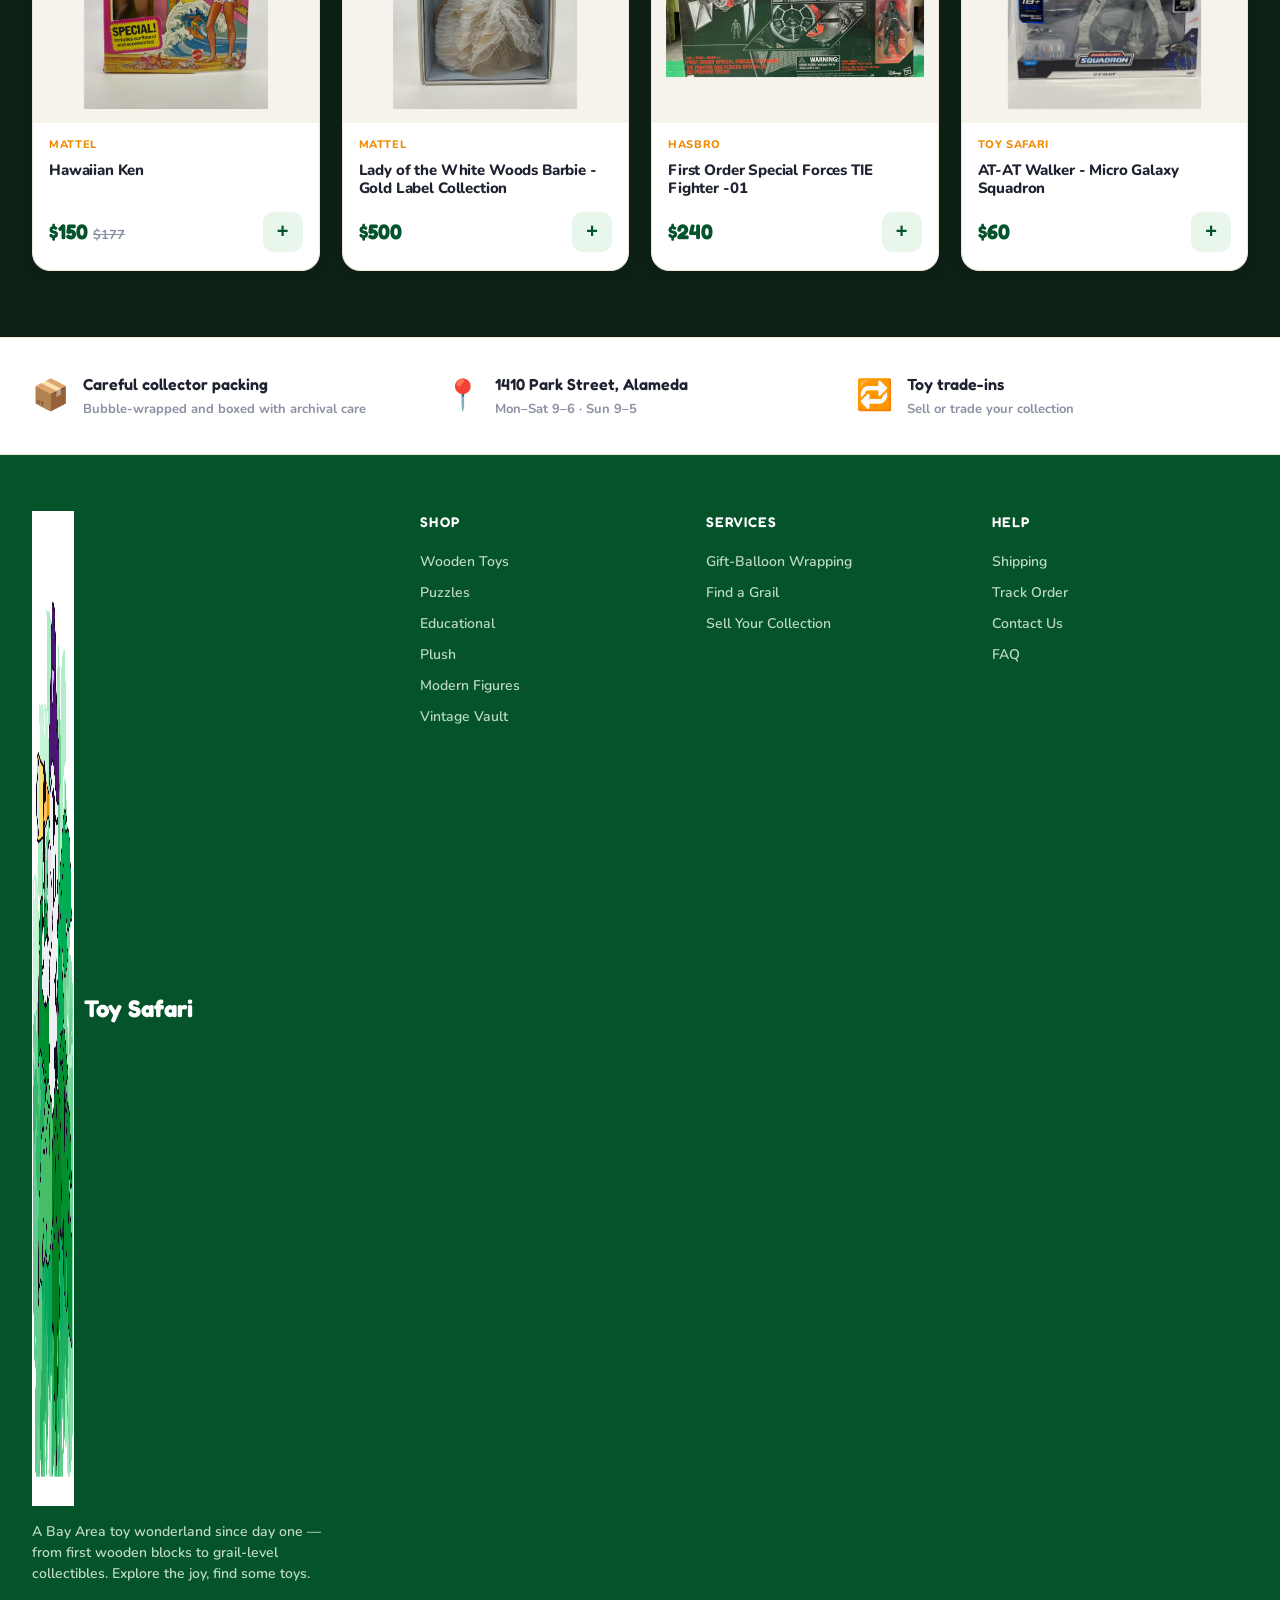
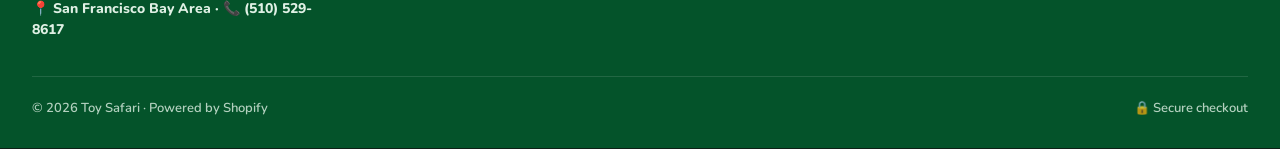
==== commit 2c35abaf: "fix(content): replace uncited service and payment claims with the client's own words The client left" ====
--- a/index.html
+++ b/index.html
@@ -7,7 +7,7 @@
 <meta name="apple-mobile-web-app-title" content="Toy Safari">
 <title>Toy Safari — Explore the joy, find some toys</title>
 <link rel="stylesheet" href="assets/css/safari.css"></head>
-<body class=""><div class="concept-strip" role="note">Concept preview — not Toy Safari's live store. Prices, stock, product descriptions and some imagery are illustrative.</div><div class="promo">🎉 Now showing <b>the whole store online</b> — 14 toy habitats, not just the cases &nbsp;·&nbsp; Free local pickup in the Bay Area &nbsp;·&nbsp; <b>Gift-balloon wrapping</b> available</div>
+<body class=""><div class="concept-strip" role="note">Concept preview — not Toy Safari's live store. Prices, stock, product descriptions and some imagery are illustrative.</div><div class="promo">🎉 Now showing <b>the whole store online</b> — 14 toy habitats, not just the cases &nbsp;·&nbsp; <b>Gift-balloon wrapping</b> available</div>
 <header class="hdr">
   <div class="wrap"><div class="hdr-row">
     <a class="brand" href="index.html"><video class="brand-mark" autoplay muted loop playsinline poster="assets/brand/logo-mark-poster.png" aria-label="Toy Safari"><source src="assets/brand/logo-mark.webm" type="video/webm"><source src="assets/brand/logo-mark.mp4" type="video/mp4"><picture><source type="image/avif" srcset="assets/brand/logo-mark-poster.avif"><source type="image/webp" srcset="assets/brand/logo-mark-poster.webp"><img width="240" height="226" decoding="async" loading="lazy" src="assets/brand/logo-mark-poster.png" alt="Toy Safari"></picture></video>
@@ -256,9 +256,9 @@
 </section>
 
 <section class="trust"><div class="wrap"><div class="trust-row">
-  <div class="t"><span class="e">🚚</span><div><b>Insured shipping</b><span>Tracked & padded, every grail</span></div></div>
-  <div class="t"><span class="e">📍</span><div><b>Bay Area pickup</b><span>Reserve online, grab in-store</span></div></div>
-  <div class="t"><span class="e">🔒</span><div><b>Secure checkout</b><span>Shop Pay · Apple Pay · cards</span></div></div>
+  <div class="t"><span class="e">📦</span><div><b>Careful collector packing</b><span>Bubble-wrapped and boxed with archival care</span></div></div>
+  <div class="t"><span class="e">📍</span><div><b>1410 Park Street, Alameda</b><span>Mon–Sat 9–6 · Sun 9–5</span></div></div>
+  <div class="t"><span class="e">🔁</span><div><b>Toy trade-ins</b><span>Sell or trade your collection</span></div></div>
 </div></div></section>
 
 <footer class="ft"><div class="wrap">
@@ -266,10 +266,10 @@
         <div><div class="name"><picture><source type="image/avif" srcset="assets/img/zebra.avif"><source type="image/webp" srcset="assets/img/zebra.webp"><img width="1080" height="996" decoding="async" loading="lazy" src="assets/img/zebra.png"></picture>Toy Safari</div>
           <p>A Bay Area toy wonderland since day one — from first wooden blocks to grail-level collectibles. Explore the joy, find some toys.</p>
           <p style="opacity:1;font-weight:800;margin-top:14px">📍 San Francisco Bay Area · 📞 (510) 529-8617</p></div>
-        <div><h6>Shop</h6><a href="#">Wooden Toys</a><a href="#">Puzzles</a><a href="#">Educational</a><a href="#">Plush</a><a href="#">Modern Figures</a><a href="#">Vintage Vault</a></div><div><h6>Services</h6><a href="#">Gift-Balloon Wrapping</a><a href="#">Local Pickup</a><a href="#">Layaway</a><a href="#">Find a Grail</a><a href="#">Sell Your Collection</a></div><div><h6>Help</h6><a href="#">Shipping & Returns</a><a href="#">Track Order</a><a href="#">Contact Us</a><a href="#">FAQ</a></div>
+        <div><h6>Shop</h6><a href="#">Wooden Toys</a><a href="#">Puzzles</a><a href="#">Educational</a><a href="#">Plush</a><a href="#">Modern Figures</a><a href="#">Vintage Vault</a></div><div><h6>Services</h6><a href="#">Gift-Balloon Wrapping</a><a href="#">Find a Grail</a><a href="#">Sell Your Collection</a></div><div><h6>Help</h6><a href="#">Shipping</a><a href="#">Track Order</a><a href="#">Contact Us</a><a href="#">FAQ</a></div>
       </div>
       <div class="ft-bot"><span>© 2026 Toy Safari · Powered by Shopify</span>
-        <span>🔒 Secure checkout · Visa · Mastercard · Amex · Apple Pay · Shop Pay</span></div>
+        <span>🔒 Secure checkout</span></div>
     </div></footer><nav class="tabbar"><a class="tab on" href="index.html"><span class="ti">
         <svg viewBox="0 0 24 24" fill="none" stroke="currentColor" stroke-width="2" stroke-linecap="round" stroke-linejoin="round"><path d="M3 11.5 12 4l9 7.5"/><path d="M5 10v9h14v-9"/></svg></span>Home</a><a class="tab " href="category.html"><span class="ti">
         <svg viewBox="0 0 24 24" fill="none" stroke="currentColor" stroke-width="2" stroke-linecap="round" stroke-linejoin="round"><path d="M4 7h16l-1.2 12.5a1 1 0 0 1-1 .9H6.2a1 1 0 0 1-1-.9z"/><path d="M8.5 7a3.5 3.5 0 0 1 7 0"/></svg></span>Shop</a><a class="tab " href="index-search.html"><span class="ti">
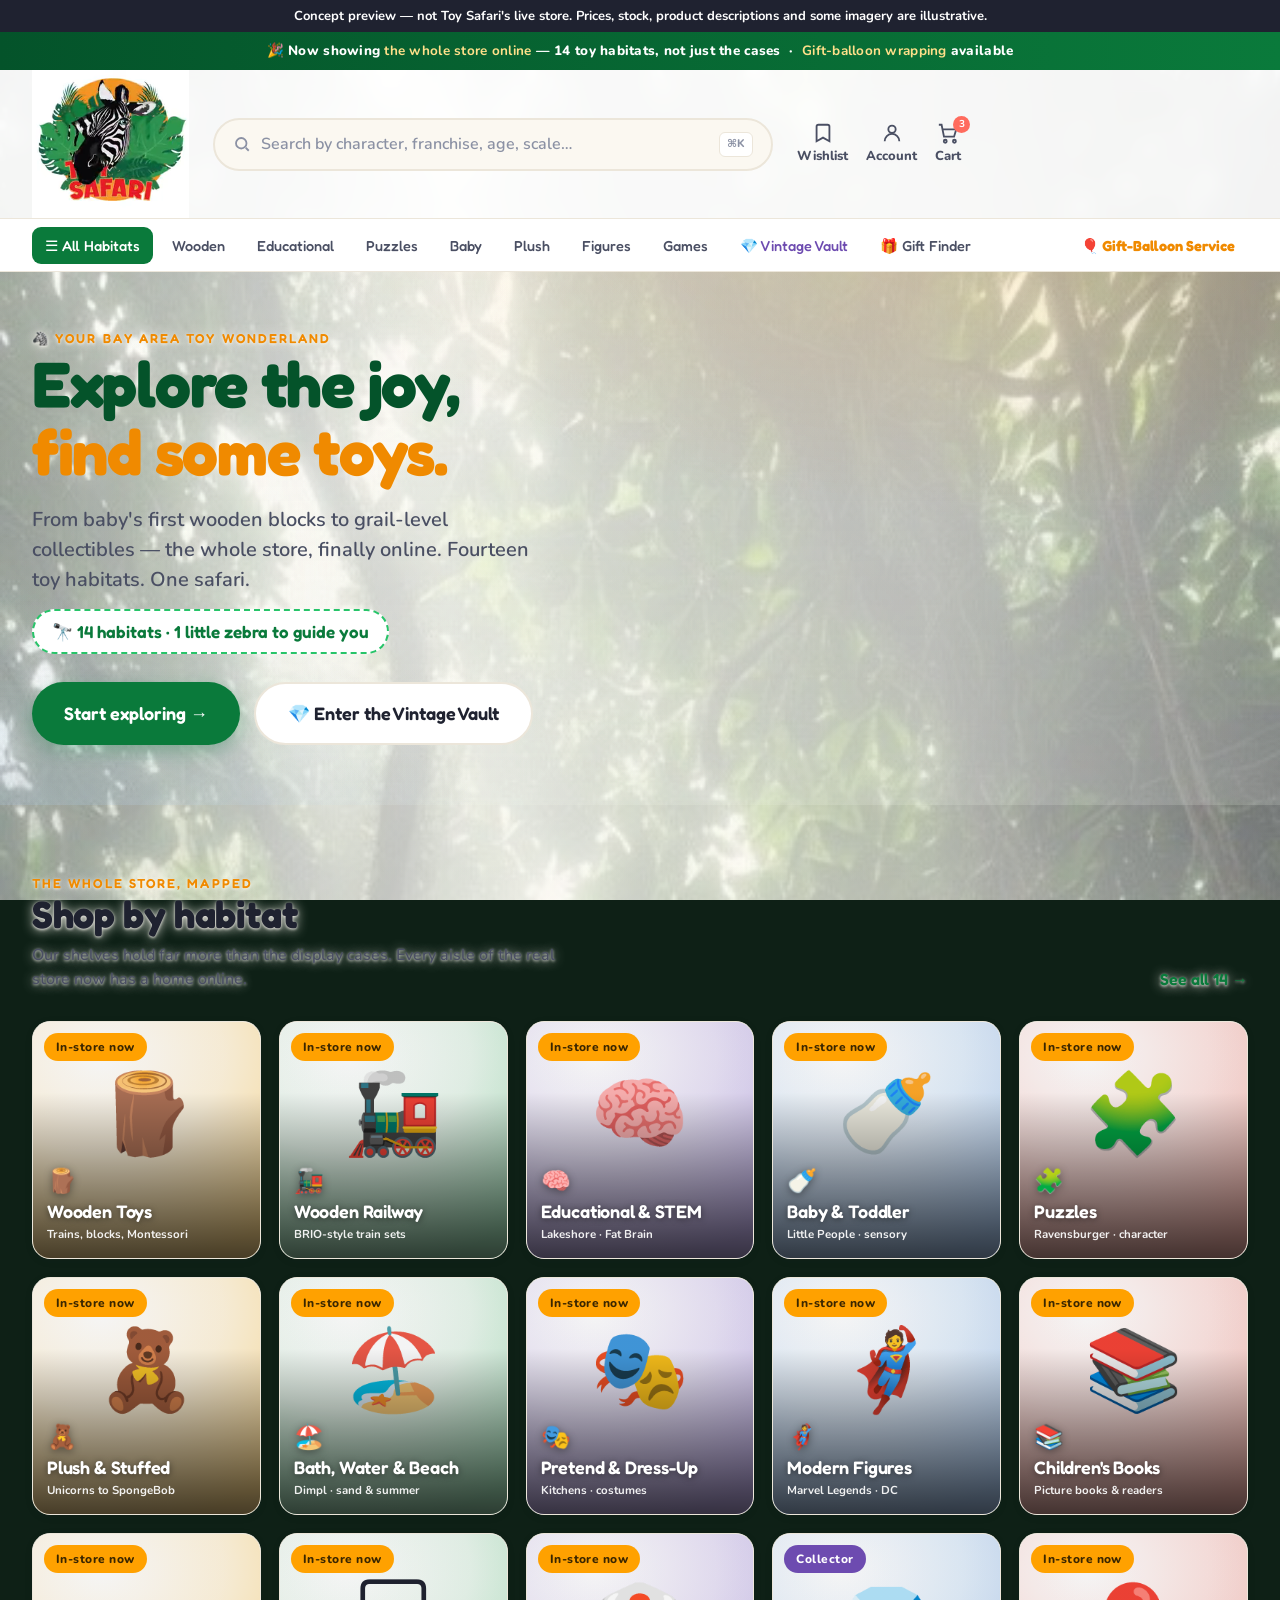
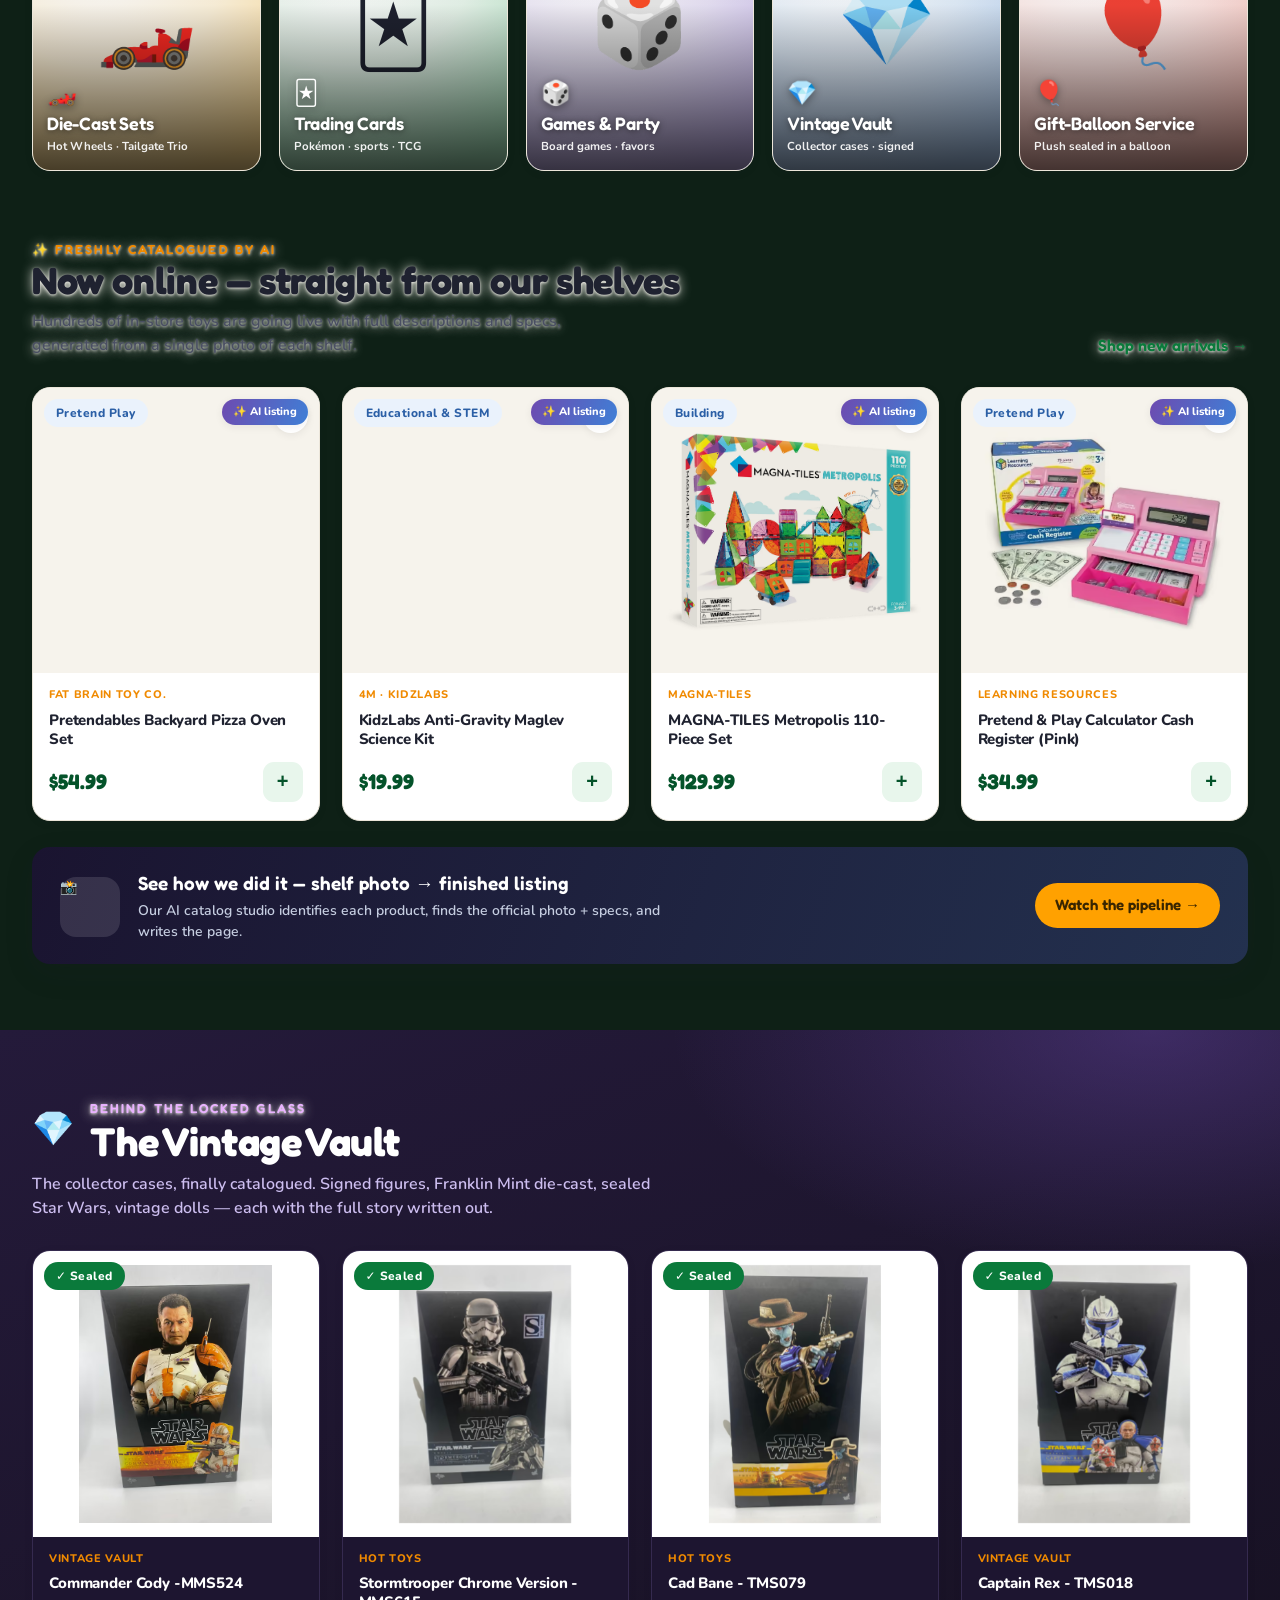
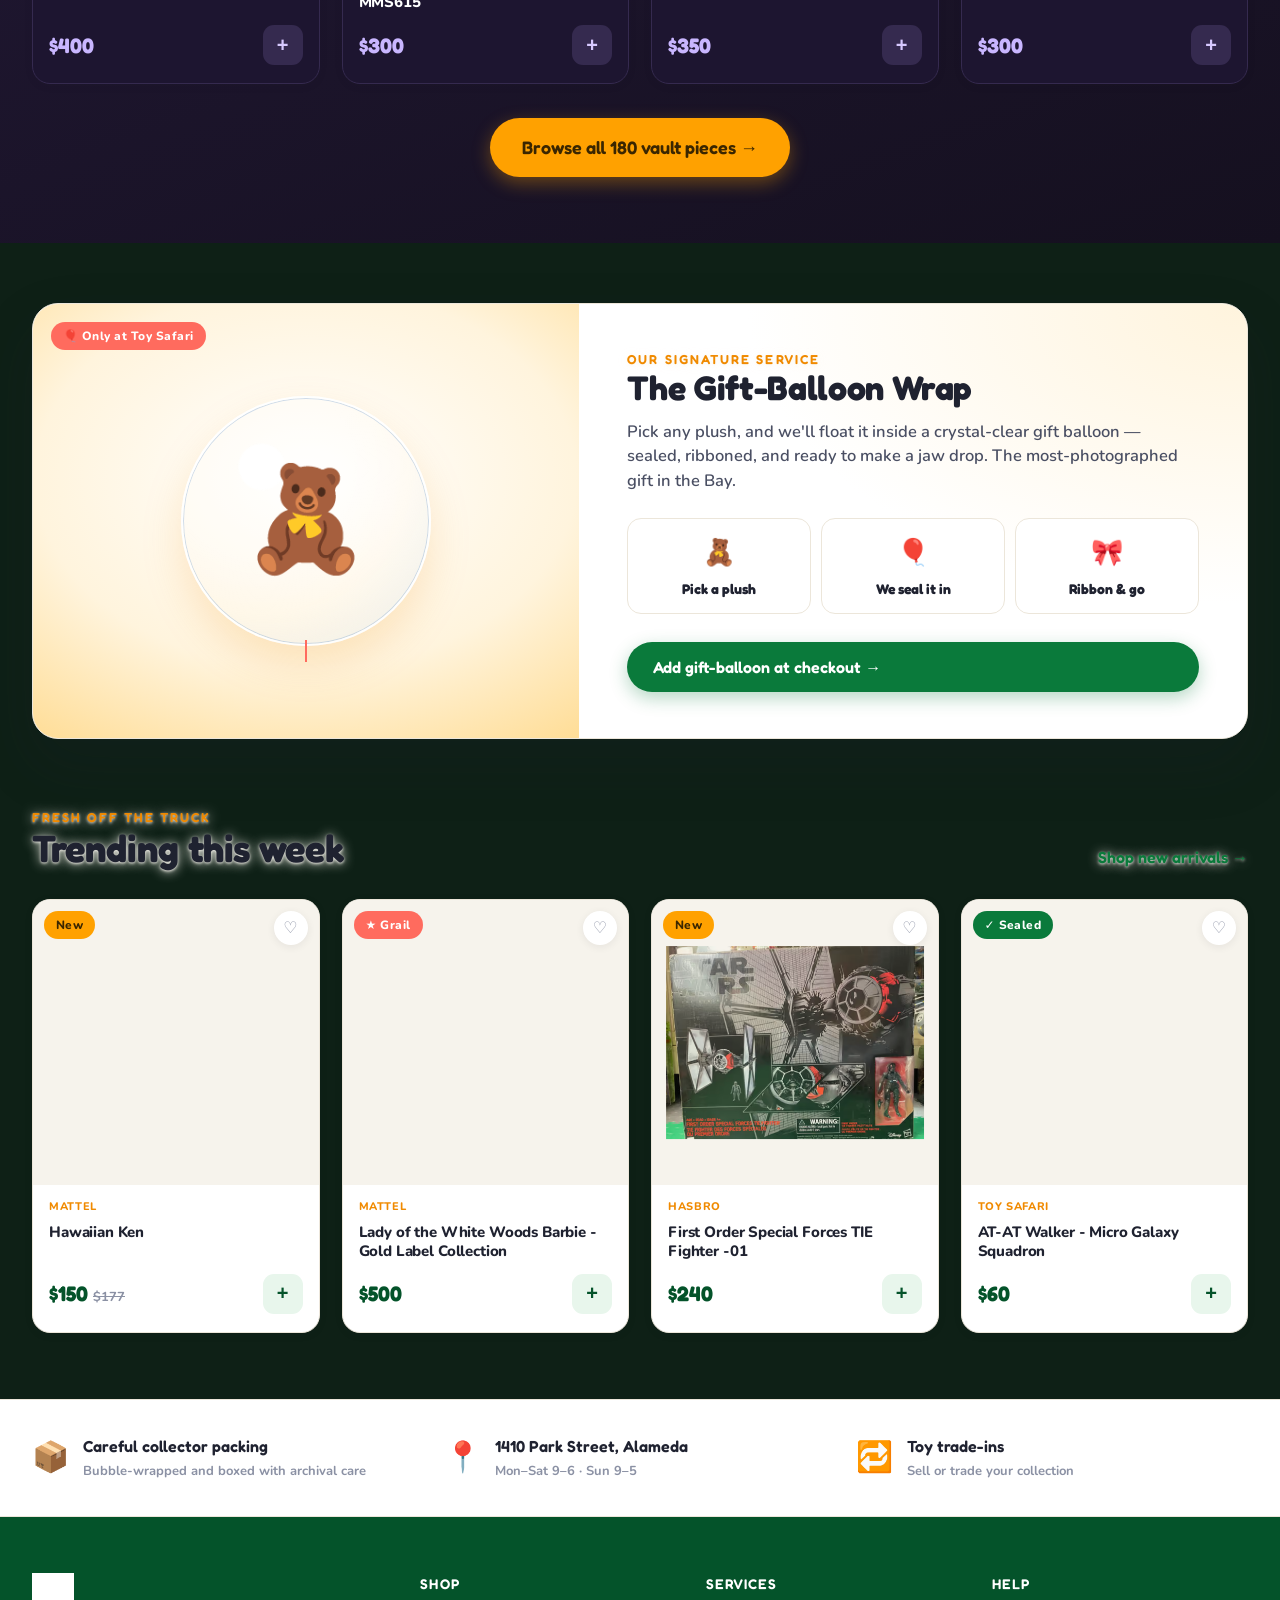
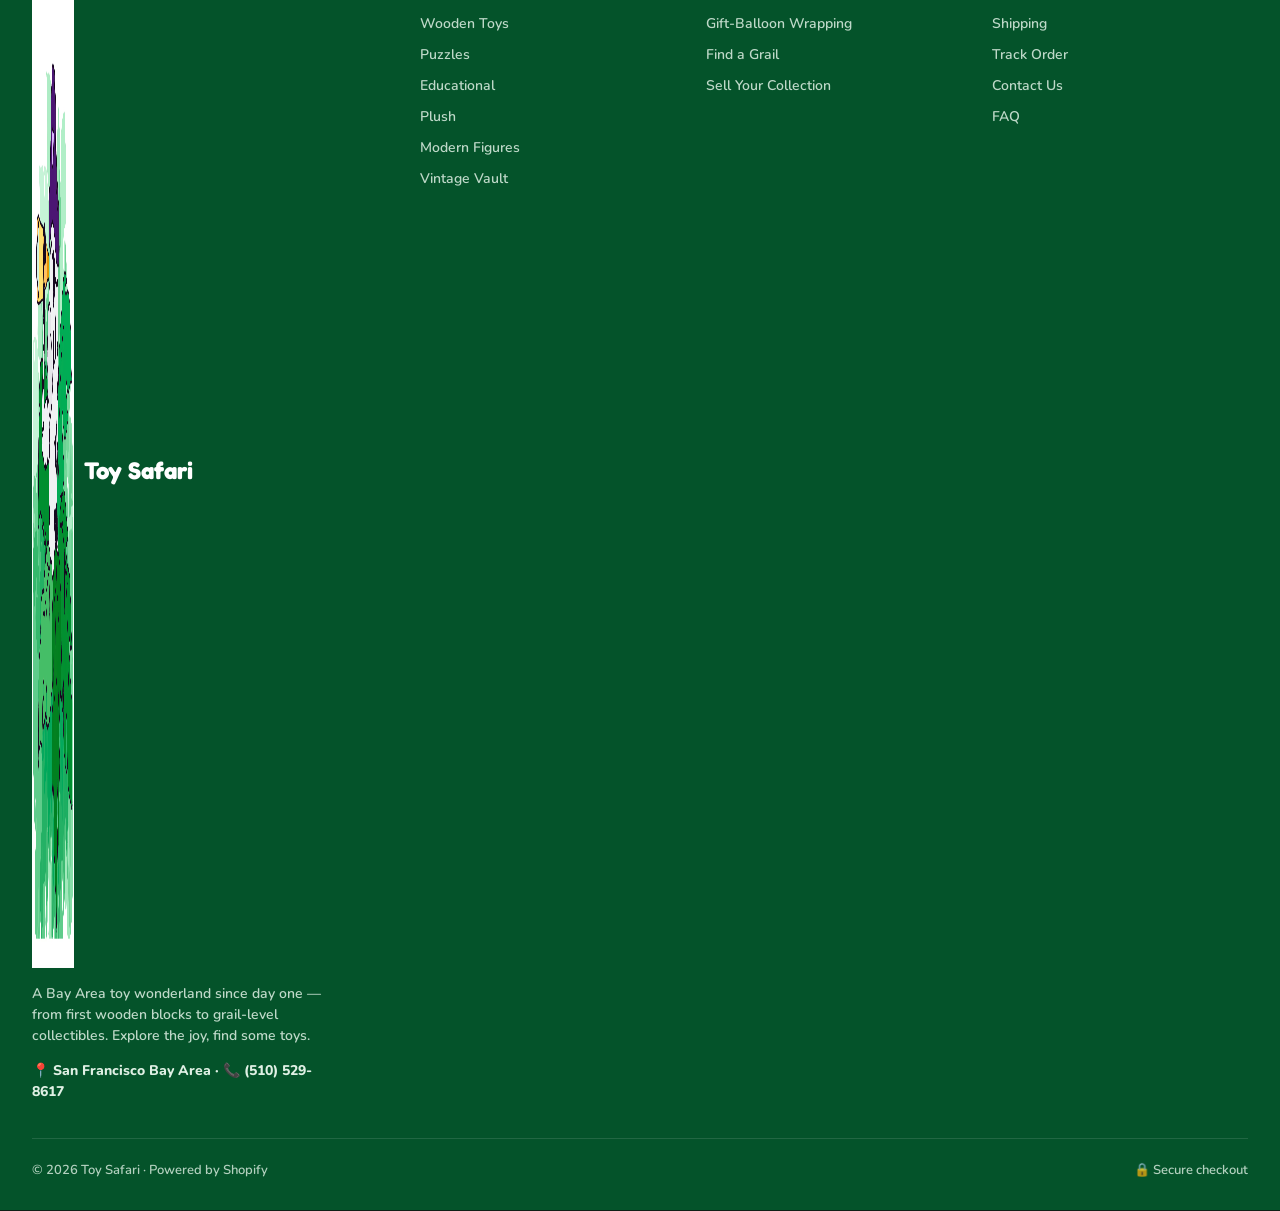
==== commit f84c3eba: "fix(content): take down the 19 in-store photos (Q9) — replace with brand art Schyler, Q9 (2026-10-02" ====
--- a/index.html
+++ b/index.html
@@ -62,49 +62,49 @@
       <p>Our shelves hold far more than the display cases. Every aisle of the real store now has a home online.</p>
     </div><a class="link" href="#">See all 14 →</a></div>
     <div class="habitats"><a class="hab" href="category-learn.html">
-        <picture><source type="image/avif" srcset="assets/img/frames/f02.avif"><source type="image/webp" srcset="assets/img/frames/f02.webp"><img width="540" height="960" decoding="async" loading="lazy" src="assets/img/frames/f02.jpg" alt="Wooden Toys"></picture>
+        <div class="hab-art" aria-hidden="true">🪵</div>
         <div class="ov"></div><span class="pill new">In-store now</span>
         <div class="lab"><div class="e">🪵</div><h4>Wooden Toys</h4><span>Trains, blocks, Montessori</span></div></a><a class="hab" href="category-learn.html">
-        <picture><source type="image/avif" srcset="assets/img/frames/f03.avif"><source type="image/webp" srcset="assets/img/frames/f03.webp"><img width="540" height="960" decoding="async" loading="lazy" src="assets/img/frames/f03.jpg" alt="Wooden Railway"></picture>
+        <div class="hab-art" aria-hidden="true">🚂</div>
         <div class="ov"></div><span class="pill new">In-store now</span>
         <div class="lab"><div class="e">🚂</div><h4>Wooden Railway</h4><span>BRIO-style train sets</span></div></a><a class="hab" href="category-learn.html">
-        <picture><source type="image/avif" srcset="assets/img/frames/f06.avif"><source type="image/webp" srcset="assets/img/frames/f06.webp"><img width="540" height="960" decoding="async" loading="lazy" src="assets/img/frames/f06.jpg" alt="Educational &amp; STEM"></picture>
+        <div class="hab-art" aria-hidden="true">🧠</div>
         <div class="ov"></div><span class="pill new">In-store now</span>
         <div class="lab"><div class="e">🧠</div><h4>Educational &amp; STEM</h4><span>Lakeshore · Fat Brain</span></div></a><a class="hab" href="category-learn.html">
-        <picture><source type="image/avif" srcset="assets/img/frames/f11.avif"><source type="image/webp" srcset="assets/img/frames/f11.webp"><img width="540" height="960" decoding="async" loading="lazy" src="assets/img/frames/f11.jpg" alt="Baby &amp; Toddler"></picture>
+        <div class="hab-art" aria-hidden="true">🍼</div>
         <div class="ov"></div><span class="pill new">In-store now</span>
         <div class="lab"><div class="e">🍼</div><h4>Baby &amp; Toddler</h4><span>Little People · sensory</span></div></a><a class="hab" href="category.html">
-        <picture><source type="image/avif" srcset="assets/img/frames/f14.avif"><source type="image/webp" srcset="assets/img/frames/f14.webp"><img width="540" height="960" decoding="async" loading="lazy" src="assets/img/frames/f14.jpg" alt="Puzzles"></picture>
+        <div class="hab-art" aria-hidden="true">🧩</div>
         <div class="ov"></div><span class="pill new">In-store now</span>
         <div class="lab"><div class="e">🧩</div><h4>Puzzles</h4><span>Ravensburger · character</span></div></a><a class="hab" href="category.html">
-        <picture><source type="image/avif" srcset="assets/img/frames/f01.avif"><source type="image/webp" srcset="assets/img/frames/f01.webp"><img width="540" height="960" decoding="async" loading="lazy" src="assets/img/frames/f01.jpg" alt="Plush &amp; Stuffed"></picture>
+        <div class="hab-art" aria-hidden="true">🧸</div>
         <div class="ov"></div><span class="pill new">In-store now</span>
         <div class="lab"><div class="e">🧸</div><h4>Plush &amp; Stuffed</h4><span>Unicorns to SpongeBob</span></div></a><a class="hab" href="category.html">
-        <picture><source type="image/avif" srcset="assets/img/frames/f01.avif"><source type="image/webp" srcset="assets/img/frames/f01.webp"><img width="540" height="960" decoding="async" loading="lazy" src="assets/img/frames/f01.jpg" alt="Bath, Water &amp; Beach"></picture>
+        <div class="hab-art" aria-hidden="true">🏖️</div>
         <div class="ov"></div><span class="pill new">In-store now</span>
         <div class="lab"><div class="e">🏖️</div><h4>Bath, Water &amp; Beach</h4><span>Dimpl · sand &amp; summer</span></div></a><a class="hab" href="category-learn.html">
-        <picture><source type="image/avif" srcset="assets/img/frames/f09.avif"><source type="image/webp" srcset="assets/img/frames/f09.webp"><img width="540" height="960" decoding="async" loading="lazy" src="assets/img/frames/f09.jpg" alt="Pretend &amp; Dress-Up"></picture>
+        <div class="hab-art" aria-hidden="true">🎭</div>
         <div class="ov"></div><span class="pill new">In-store now</span>
         <div class="lab"><div class="e">🎭</div><h4>Pretend &amp; Dress-Up</h4><span>Kitchens · costumes</span></div></a><a class="hab" href="category.html">
-        <picture><source type="image/avif" srcset="assets/img/frames/f17.avif"><source type="image/webp" srcset="assets/img/frames/f17.webp"><img width="540" height="960" decoding="async" loading="lazy" src="assets/img/frames/f17.jpg" alt="Modern Figures"></picture>
+        <div class="hab-art" aria-hidden="true">🦸</div>
         <div class="ov"></div><span class="pill new">In-store now</span>
         <div class="lab"><div class="e">🦸</div><h4>Modern Figures</h4><span>Marvel Legends · DC</span></div></a><a class="hab" href="category-learn.html">
-        <picture><source type="image/avif" srcset="assets/img/frames/f10.avif"><source type="image/webp" srcset="assets/img/frames/f10.webp"><img width="540" height="960" decoding="async" loading="lazy" src="assets/img/frames/f10.jpg" alt="Children&#x27;s Books"></picture>
+        <div class="hab-art" aria-hidden="true">📚</div>
         <div class="ov"></div><span class="pill new">In-store now</span>
         <div class="lab"><div class="e">📚</div><h4>Children&#x27;s Books</h4><span>Picture books &amp; readers</span></div></a><a class="hab" href="category.html">
-        <picture><source type="image/avif" srcset="assets/img/frames/f11.avif"><source type="image/webp" srcset="assets/img/frames/f11.webp"><img width="540" height="960" decoding="async" loading="lazy" src="assets/img/frames/f11.jpg" alt="Die-Cast Sets"></picture>
+        <div class="hab-art" aria-hidden="true">🏎️</div>
         <div class="ov"></div><span class="pill new">In-store now</span>
         <div class="lab"><div class="e">🏎️</div><h4>Die-Cast Sets</h4><span>Hot Wheels · Tailgate Trio</span></div></a><a class="hab" href="category.html">
-        <picture><source type="image/avif" srcset="assets/img/frames/f19.avif"><source type="image/webp" srcset="assets/img/frames/f19.webp"><img width="540" height="960" decoding="async" loading="lazy" src="assets/img/frames/f19.jpg" alt="Trading Cards"></picture>
+        <div class="hab-art" aria-hidden="true">🃏</div>
         <div class="ov"></div><span class="pill new">In-store now</span>
         <div class="lab"><div class="e">🃏</div><h4>Trading Cards</h4><span>Pokémon · sports · TCG</span></div></a><a class="hab" href="category-learn.html">
-        <picture><source type="image/avif" srcset="assets/img/frames/f04.avif"><source type="image/webp" srcset="assets/img/frames/f04.webp"><img width="540" height="960" decoding="async" loading="lazy" src="assets/img/frames/f04.jpg" alt="Games &amp; Party"></picture>
+        <div class="hab-art" aria-hidden="true">🎲</div>
         <div class="ov"></div><span class="pill new">In-store now</span>
         <div class="lab"><div class="e">🎲</div><h4>Games &amp; Party</h4><span>Board games · favors</span></div></a><a class="hab" href="category.html">
-        <picture><source type="image/avif" srcset="assets/img/frames/f07.avif"><source type="image/webp" srcset="assets/img/frames/f07.webp"><img width="540" height="960" decoding="async" loading="lazy" src="assets/img/frames/f07.jpg" alt="Vintage Vault"></picture>
+        <div class="hab-art" aria-hidden="true">💎</div>
         <div class="ov"></div><span class="pill vlt">Collector</span>
         <div class="lab"><div class="e">💎</div><h4>Vintage Vault</h4><span>Collector cases · signed</span></div></a><a class="hab" href="category.html">
-        <picture><source type="image/avif" srcset="assets/img/frames/f16.avif"><source type="image/webp" srcset="assets/img/frames/f16.webp"><img width="540" height="960" decoding="async" loading="lazy" src="assets/img/frames/f16.jpg" alt="Gift-Balloon Service"></picture>
+        <div class="hab-art" aria-hidden="true">🎈</div>
         <div class="ov"></div><span class="pill new">In-store now</span>
         <div class="lab"><div class="e">🎈</div><h4>Gift-Balloon Service</h4><span>Plush sealed in a balloon</span></div></a></div>
   </div>
@@ -198,7 +198,7 @@
 <section class="sec" style="padding-top:60px">
   <div class="wrap">
     <div class="balloon">
-      <div class="pic"><picture><source type="image/avif" srcset="assets/img/frames/f16.avif"><source type="image/webp" srcset="assets/img/frames/f16.webp"><img width="540" height="960" decoding="async" loading="lazy" src="assets/img/frames/f16.jpg" alt="Plush sealed inside a clear gift balloon"></picture>
+      <div class="pic"><div class="balloon-art" aria-hidden="true"><span class="bal"><span>🧸</span></span></div>
         <span class="pill rib">🎈 Only at Toy Safari</span></div>
       <div class="txt">
         <span class="eyebrow">Our signature service</span>
--- a/assets/css/safari.css
+++ b/assets/css/safari.css
@@ -688,3 +688,19 @@
 
 /* Concept-preview disclosure: what on this mockup is illustrative (prices, stock, some imagery). */
 .concept-strip{background:var(--ink);color:#fff;font:700 13px/1.4 'Nunito',system-ui,sans-serif;text-align:center;padding:7px 14px}
+
+/* Habitat + gift-balloon art: brand gradients and emoji, no photography (store photos taken down 2026-10-02). */
+.hab-art{width:100%;height:100%;display:grid;place-items:center;padding-bottom:22%;font-size:clamp(52px,6.2vw,88px);transition:.3s;
+  background:radial-gradient(120% 90% at 30% 15%,#fff 0,var(--amber-soft) 45%,#ffd98a 100%)}
+.hab:nth-child(5n+2) .hab-art{background:radial-gradient(120% 90% at 30% 15%,#fff 0,var(--green-soft) 45%,#9fdcb5 100%)}
+.hab:nth-child(5n+3) .hab-art{background:radial-gradient(120% 90% at 30% 15%,#fff 0,#e9e3f7 45%,#bfaee8 100%)}
+.hab:nth-child(5n+4) .hab-art{background:radial-gradient(120% 90% at 30% 15%,#fff 0,#e2eefb 45%,#a9c8ee 100%)}
+.hab:nth-child(5n+5) .hab-art{background:radial-gradient(120% 90% at 30% 15%,#fff 0,#fde4e1 45%,#f4b3aa 100%)}
+.hab:hover .hab-art{transform:scale(1.05)}
+.balloon-art{height:100%;min-height:360px;display:grid;place-items:center;
+  background:radial-gradient(90% 80% at 50% 40%,#fff 0,var(--amber-soft) 55%,#ffd98a 100%)}
+.balloon-art .bal{width:min(62%,250px);aspect-ratio:1;border-radius:50%;display:grid;place-items:center;font-size:clamp(64px,8vw,104px);
+  background:radial-gradient(circle at 32% 28%,rgba(255,255,255,.95) 0 9%,rgba(255,255,255,.35) 10% 38%,rgba(255,255,255,.12) 60%,rgba(200,225,255,.35) 100%);
+  border:2px solid rgba(255,255,255,.9);box-shadow:inset 0 0 0 1px rgba(120,160,210,.35),0 18px 40px rgba(240,138,0,.18);position:relative}
+.balloon-art .bal::after{content:"";position:absolute;bottom:-18px;left:50%;width:2px;height:22px;background:var(--coral);transform:translateX(-50%)}
+@media (max-width:760px){.balloon-art{min-height:230px}.balloon-art .bal{width:150px}}
